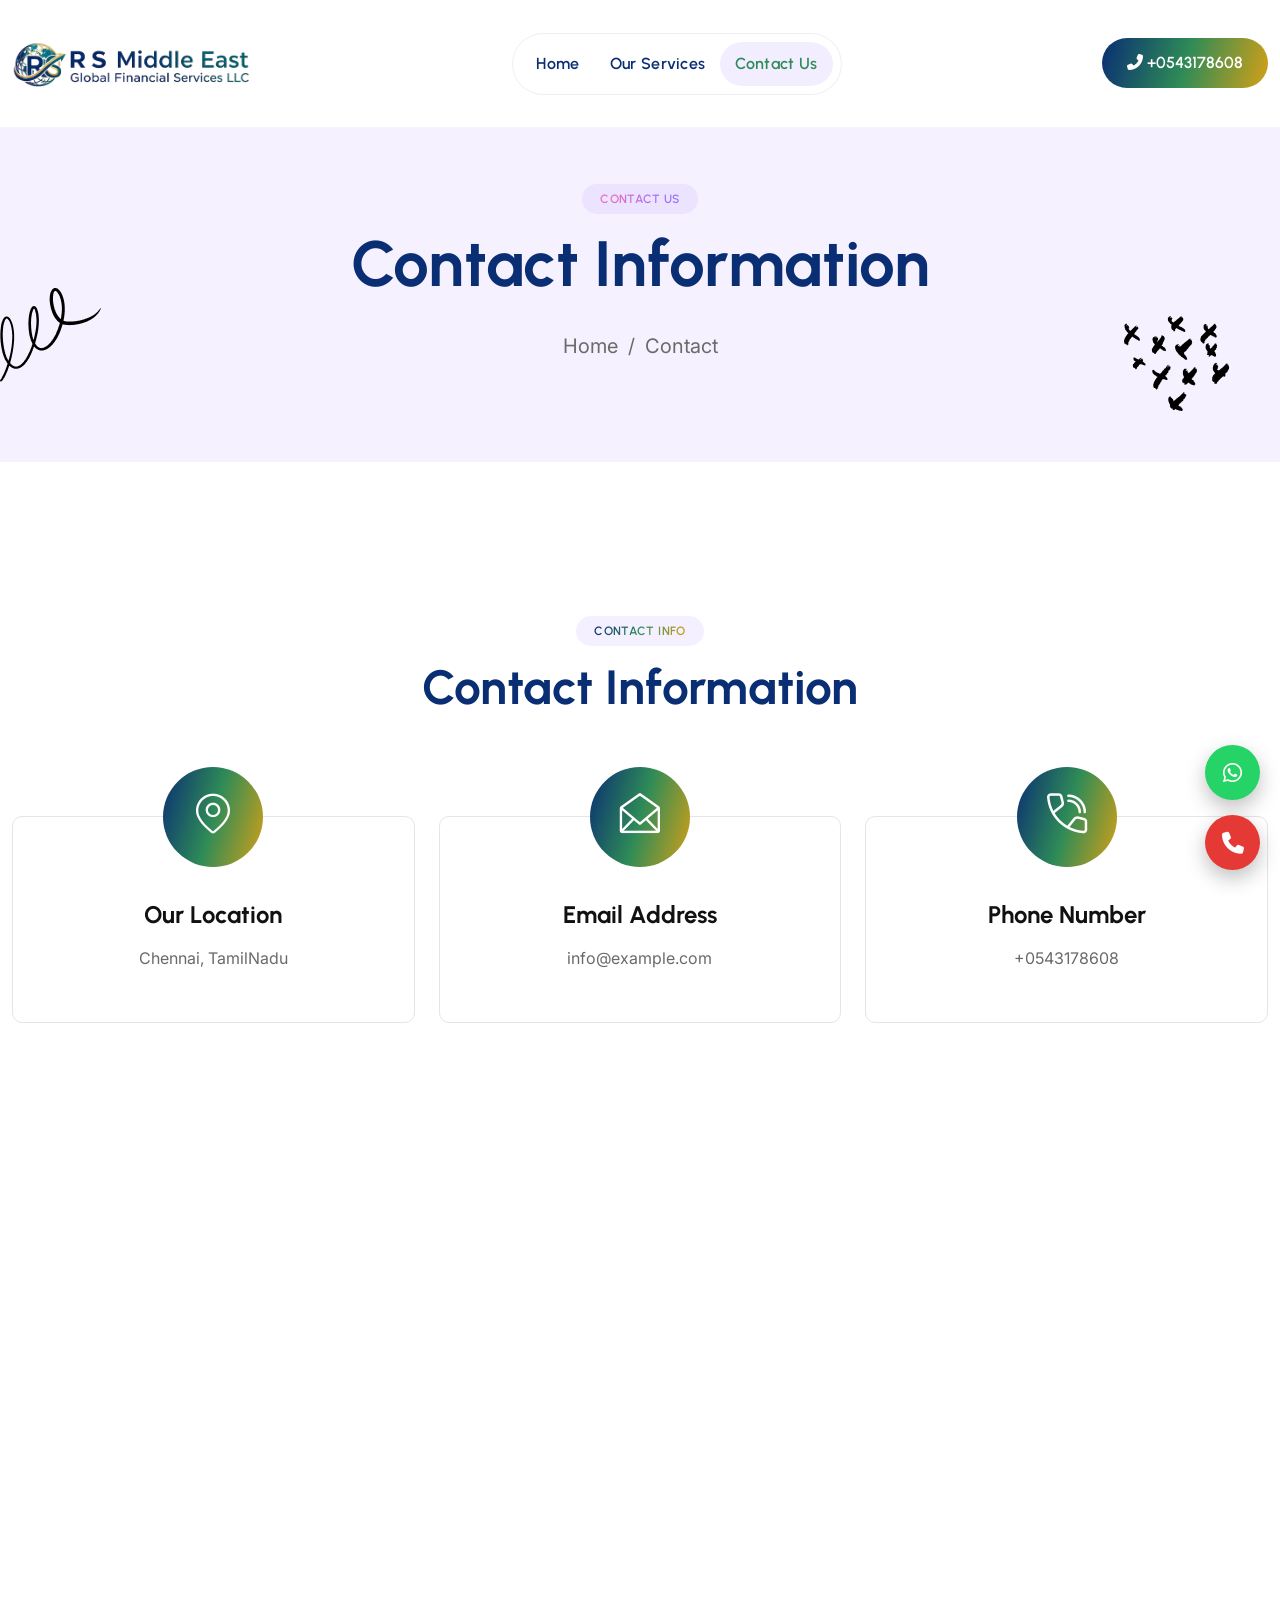
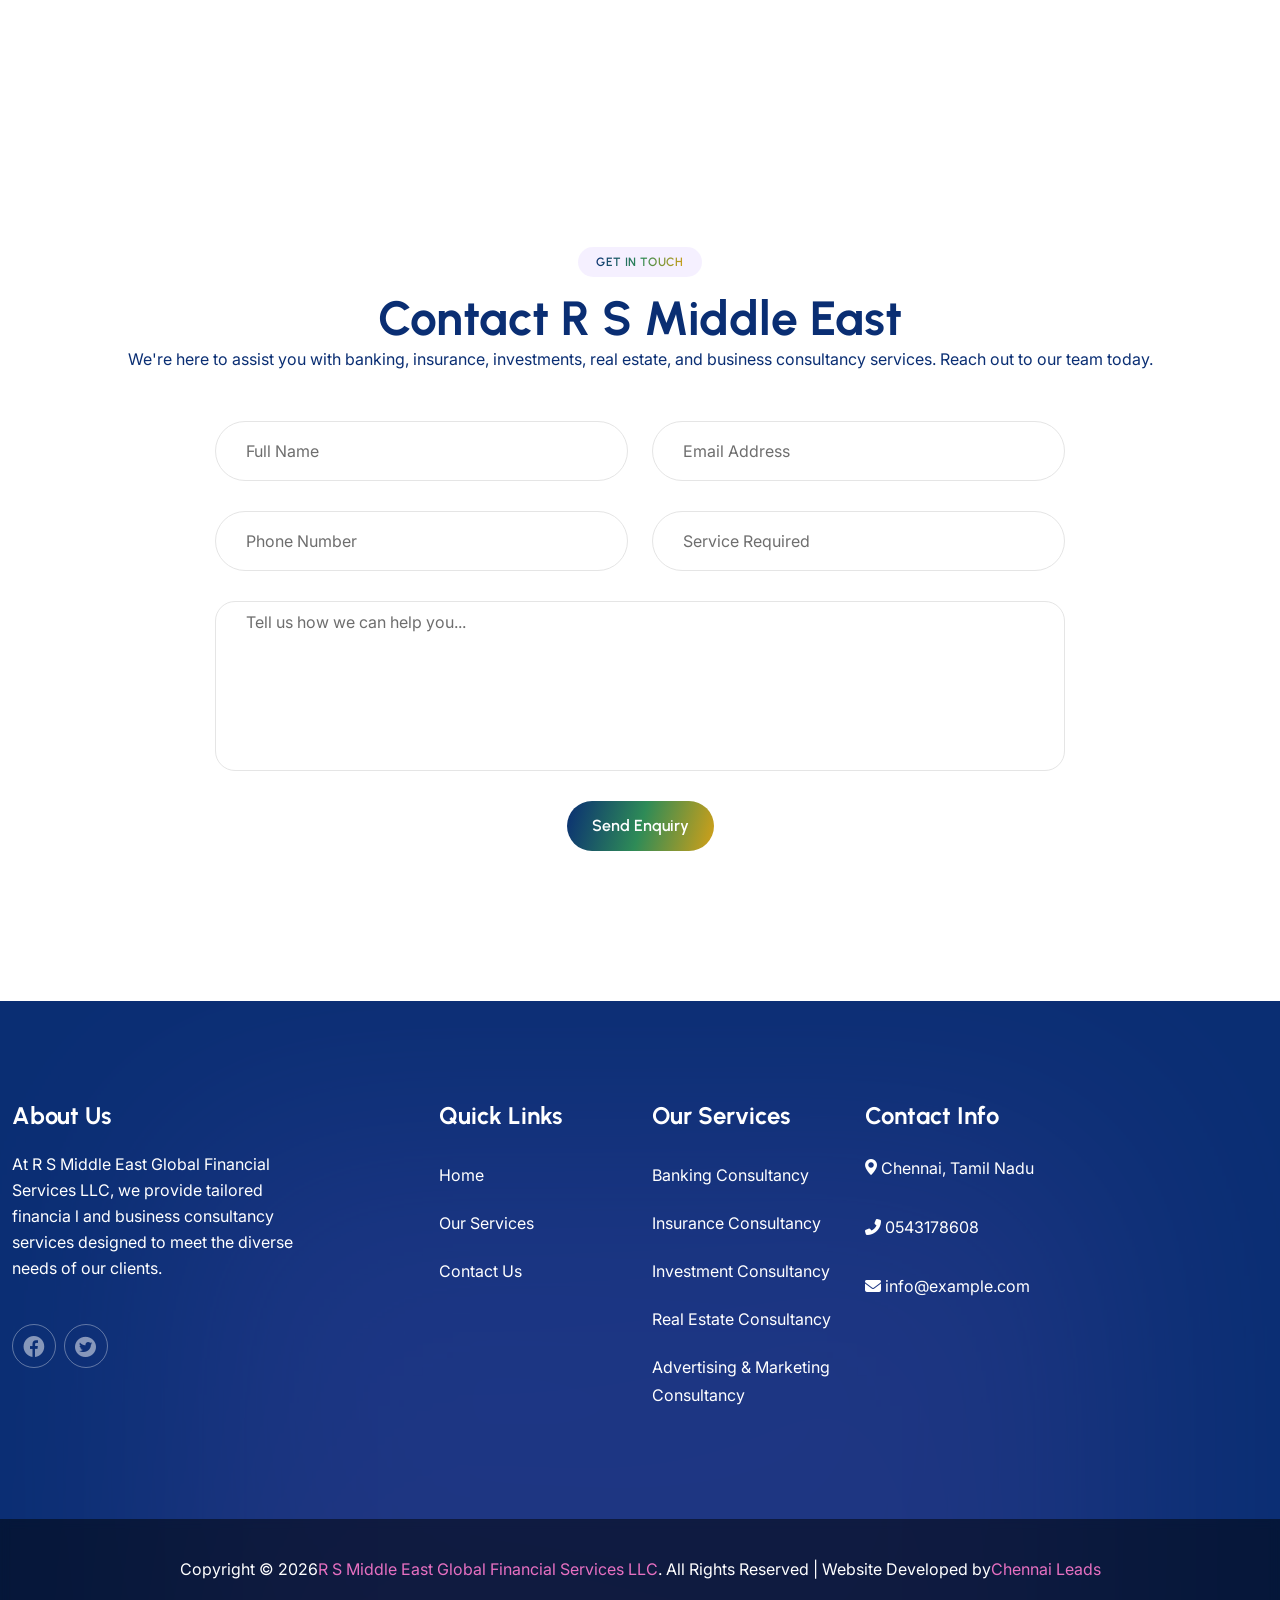
==== contact.html @ 09bb8406 "first commit" ====
<!DOCTYPE html>
<html lang="en">

<!-- Mirrored from html.tonatheme.com/2024/financer/contact.html by HTTrack Website Copier/3.x [XR&CO'2014], Sat, 06 Jun 2026 12:16:06 GMT -->
<head>
    <meta http-equiv="X-UA-Compatible" content="IE=edge">
    <meta name="viewport" content="width=device-width, initial-scale=1.0, maximum-scale=1.0, user-scalable=0">
    <title>RS Middle East Global Financial Services LLC</title>

    <link href="assets/css/bootstrap.css" rel="stylesheet">    
    <link href="assets/css/animate.css" rel="stylesheet">  
    <link href="assets/css/aos.css" rel="stylesheet">
    <link href="assets/css/fontawesome-all.css" rel="stylesheet">  
    <link href="assets/css/icomoon.css" rel="stylesheet">  
    <link href="assets/css/owl.css" rel="stylesheet">
    <link href="assets/css/jquery-ui.css" rel="stylesheet">
    <link href="assets/css/nice-select.css" rel="stylesheet">
    <link href="assets/css/jquery.fancybox.min.css" rel="stylesheet">
    <link href="assets/css/global.css" rel="stylesheet"> 
    <link href="assets/css/elements-css/header.css" rel="stylesheet">
    <link href="assets/css/elements-css/footer.css" rel="stylesheet">
    <link href="assets/css/style.css" rel="stylesheet">
    <link href="assets/css/responsive.css" rel="stylesheet">

    <!-- Fav Icon -->
    <link rel="shortcut icon" href="assets/images/favicon.ico" type="image/x-icon">
    <link rel="icon" href="assets/images/icons/favicon.png" type="image/x-icon">
    <!-- End Fav Icon -->

    <!-- Google Fonts -->
    <link href="https://fonts.googleapis.com/css2?family=Urbanist:wght@300;400;500;600;700;800;900&amp;display=swap" rel="stylesheet">
    <link href="https://fonts.googleapis.com/css2?family=Inter:wght@300;400;500;600;700;800;900&amp;display=swap" rel="stylesheet">
    <!-- End Google Fonts -->

</head>
<style>
    .floating-contact {
  position: fixed;
  right: 20px;
  bottom: 30px;
  z-index: 9999;

  display: flex;
  flex-direction: column;
  gap: 15px;
}

/* Buttons Base */
.contact-btn {
  width: 55px;
  height: 55px;
  border-radius: 50%;
  display: flex;
  align-items: center;
  justify-content: center;

  font-size: 22px;
  color: #fff;
  text-decoration: none;

  box-shadow: 0 8px 20px rgba(0,0,0,0.25);
  transition: all 0.3s ease;
  position: relative;
}

/* WhatsApp (Official Green) */
.whatsapp {
  background: #25D366;
}

/* Call (Professional Red) */
.call {
  background: #E53935;
}

/* Hover Effects */
.contact-btn:hover {
  transform: scale(1.15);
  box-shadow: 0 10px 25px rgba(0,0,0,0.35);
}

/* Glow Effect */
.whatsapp:hover {
  box-shadow: 0 0 15px rgba(37, 211, 102, 0.6);
}

.call:hover {
  box-shadow: 0 0 15px rgba(229, 57, 53, 0.6);
}

/* Floating Animation */
@keyframes floatY {
  0% { transform: translateY(0); }
  50% { transform: translateY(-6px); }
  100% { transform: translateY(0); }
}

.contact-btn {
  animation: floatY 3s ease-in-out infinite;
}

.call {
  animation-delay: 1.5s;
}
</style>
<!-- Page Wrapper -->
<body class="boxed_wrapper">

<div class="floating-contact">

  <!-- WhatsApp -->
  <a href="https://wa.me/919876543210" target="_blank" class="contact-btn whatsapp">
    <i class="fab fa-whatsapp"></i>
  </a>

  <!-- Call -->
  <a href="tel:+0543178608" class="contact-btn call">
    <i class="fas fa-phone"></i>
  </a>

</div>

<!-- Main Header -->
<header class="header inner_page">

    <!-- Main Header -->
    <div class="main_header">
        <div class="container"> 
            <div class="main_header_inner">
                <div class="main_header_logo">
                    <figure>
                        <a href="index.html"><img src="assets/images/logo1.png"
                             alt="Companny Logo"></a>
                    </figure>
                </div>
                <div class="main_header_menu menu_area">
                    <!--Mobile Navigation Toggler-->
                    <div class="mobile-nav-toggler">
                        <div class="menu-bar">
                            <i class="fas fa-bars"></i>
                        </div>
                    </div>
                    <nav class="main-menu">
                        <div class="collapse navbar-collapse show" id="navbarSupportedContent">
                           <ul class="navigation">
                                <li><a href="index.html">Home</a>
                                    
                                </li>
                                <li><a href="services.html">Our Services</a></li>
                              
                                <li  class=" active"><a href="contact.html">Contact Us</a></li>
                            </ul>
                        </div>
                    </nav>
                </div>
                <div class="header_right_content">
                  <div class="link-btn">
    <a href="tel:+0543178608" class="btn_style_one">
        <i class="fas fa-phone-alt"></i> +0543178608
    </a>
</div>
                </div> 
            </div>
        </div>
    </div>
    <!-- End Main Header -->

    <!-- Sticky Header-->
    <div class="sticky_header">
        <div class="container">
            <div class="main_header_inner">
                <div class="main_header_logo">
                    <figure>
                        <a href="index.html"><img src="assets/images/logo1.png" alt="Companny Logo"></a>
                    </figure>
                </div>
                <div class="main_header_menu menu_area">
                    <nav class="main-menu">
                        <!--Keep This Empty / Menu will come through Javascript-->
                    </nav>
                </div>
                <div class="header_right_content">
<div class="link-btn">
    <a href="tel:+0543178608" class="btn_style_one">
        <i class="fas fa-phone-alt"></i> +0543178608
    </a>
</div>                </div> 
            </div>            
        </div> 
    </div>
    <!-- End Sticky Header-->

    <!-- Mobile Menu  -->
    <div class="mobile-menu">
        <div class="menu-backdrop"></div>
        <div class="close-btn">X</div>        
        <nav class="menu-box">
            <div class="nav-logo"><a href="index.html">
                <img src="assets/images/logo1.png" alt="" title=""></a></div>
            <div class="menu-outer"><!--Here Menu Will Come Automatically Via Javascript / Same Menu as in Header--></div>
            <div class="contact-info">
                <h4>Contact Info</h4>
                <ul>
                    <li>Chennai, Tamil Nadu</li>
                    <li><a href="tel:+0543178608">+0543178608</a></li>
                    <li><a href="mailto:info@example.com">info@example.com</a></li>
                </ul>
            </div>
            <ul class="social-links centred">
                <li><a href="index.html"><span class="fab fa-twitter"></span></a></li>
                <li><a href="index.html"><span class="fab fa-facebook-square"></span></a></li>
                <li><a href="index.html"><span class="fab fa-instagram"></span></a></li>
            </ul>
        </nav>
    </div>
    <!-- End Mobile Menu -->

</header>
<!-- End Main Header -->

<!-- Page Breadcrumb -->
<section class="page_breadcrumb">
    <div class="page_breadcrumb_shape_one float-bob-x">
        <img src="assets/images/icons/shape_icon_13.png" alt="">
    </div>
    <div class="page_breadcrumb_shape_two float-bob-y">
        <img src="assets/images/icons/shape_icon_1.png" alt="">
    </div>
    <div class="container">
        <div class="breadcrumb_content centred">
            <div class="breadcrumb_sutitle"><h6>Contact us</h6></div>
            <h1 class="breadcrumb_title">Contact Information</h1>
            <ul class="breadcrumb_menu">
                <li><a href="index.html">Home</a></li>
                <li>/</li>
                <li>Contact</li>
            </ul>
        </div>
    </div>
</section>
<!-- Page Breadcrumb End -->

<!-- Contact Info Section -->
<section class="contact_info_section pt_150 pb_120">
    <div class="container">
        <div class="section_title centred">
            <div class="tag_text"><h6>Contact Info</h6></div>
            <h2>Contact Information</h2>
        </div>
        <div class="row">
            <div class="col-xl-4 col-lg-4 col-md-6 col-sm-12">
                <div class="contact_block_one mb_30" data-aos="fade-up" data-aos-easing="linear" data-aos-duration="500">
                    <div class="contact_block_icon"><i class="icon-3"></i></div>
                    <div class="contact_block_title"><h4>Our Location</h4></div>
                    <div class="contact_block_text"><p>Chennai, TamilNadu</p></div>
                </div>
            </div>
            <div class="col-xl-4 col-lg-4 col-md-6 col-sm-12">
                <div class="contact_block_one mb_30" data-aos="fade-up" data-aos-easing="linear" data-aos-duration="550">
                    <div class="contact_block_icon"><i class="icon-2"></i></div>
                    <div class="contact_block_title"><h4>Email Address</h4></div>
                    <div class="contact_block_text"><p><a href="#">info@example.com</a> 
                      </p></div>
                </div>
            </div>
            <div class="col-xl-4 col-lg-4 col-md-6 col-sm-12">
                <div class="contact_block_one mb_30" data-aos="fade-up" data-aos-easing="linear" data-aos-duration="600">
                    <div class="contact_block_icon"><i class="icon-1"></i></div>
                    <div class="contact_block_title"><h4>Phone Number</h4></div>
                    <div class="contact_block_text"><p>
                         <a href="#">+0543178608</a></p></div>
                </div>
            </div>
        </div>
    </div>
</section>
<!-- Contact Info Section End -->

<!-- Google Map Section -->
<section class="google_map" data-aos="fade-up" data-aos-easing="linear" data-aos-duration="500">
    <div class="container">
        <div class="map_outer_box">
<iframe
    src="https://www.google.com/maps?q=Chennai,Tamil%20Nadu&output=embed"
    width="100%"
    height="600"
    style="border:0;"
    allowfullscreen=""
    loading="lazy"
    referrerpolicy="no-referrer-when-downgrade">
</iframe>        </div>
    </div>
</section>
<!-- Google Map Section End -->

<!-- Contact Section -->
<section class="contact_section pt_150 pb_120" data-aos="fade-up" data-aos-easing="linear" data-aos-duration="500">
    
     <div class="container">
    <div class="section_title centred">
        <div class="tag_text"><h6>Get In Touch</h6></div>
        <h2>Contact R S Middle East</h2>
        <p>We're here to assist you with banking, insurance, investments, real estate, and business consultancy services. Reach out to our team today.</p>
    </div>


<form action="#" class="contact_form">
    <div class="row">
        <div class="col-xl-6 col-md-6 col-sm-12">
            <div class="form-group">
                <input type="text" name="name" placeholder="Full Name" required>
            </div>
        </div>

        <div class="col-xl-6 col-md-6 col-sm-12">
            <div class="form-group">
                <input type="email" name="email" placeholder="Email Address" required>
            </div>
        </div>

        <div class="col-xl-6 col-md-6 col-sm-12">
            <div class="form-group">
                <input type="tel" name="phone" placeholder="Phone Number">
            </div>
        </div>

        <div class="col-xl-6 col-md-6 col-sm-12">
            <div class="form-group">
                <input type="text" name="service" placeholder="Service Required">
            </div>
        </div>

        <div class="col-xl-12 col-md-12 col-sm-12">
            <div class="form-group">
                <textarea name="message" placeholder="Tell us how we can help you..." rows="5"></textarea>
            </div>
        </div>

        <div class="col-xl-12 col-md-12 col-sm-12">
            <div class="form-group centred">
                <button type="submit" class="btn_style_one">
                    Send Enquiry
                </button>
            </div>
        </div>
    </div>
</form>


</div>

    </div>
</section>
<!-- Contact Section End -->


<!-- Main Footer -->
<footer class="main_footer">
    <div class="footer_top">
        <div class="container">
            <div class="row">
                <div class="col-xl-4 col-lg-4 col-md-6 col-sm-12">
                    <div class="footer_widget about_widget aos-init aos-animate" data-aos="fade-right" data-aos-easing="linear" data-aos-duration="500">
                        <!-- <figure class="footer_logo">
                            <a href="index.html"><img src="assets/images/logo1.png" alt=""></a>
                        </figure> -->
                                                <h4 class="footer_widget_title">About Us</h4>

                        <p>At R S Middle East Global Financial Services LLC, we provide tailored financia
                            l and business consultancy services designed to meet the diverse needs of
                             our clients. </p>
                        <ul class="social-links">
                            <li><a href="#"><i class="icon-43"></i></a></li>
                            <li><a href="#"><i class="icon-42"></i></a></li>
                           
                        </ul>
                    </div>
                </div>
                <div class="col-xl-2 col-lg-4 col-md-6 col-sm-12">
                    <div class="footer_widget page_widget aos-init aos-animate" data-aos="fade-up" data-aos-easing="linear" data-aos-duration="550">
                        <h4 class="footer_widget_title">Quick Links</h4>
                        <ul class="page_list">
                            <li><a href="index.html">Home</a></li>
                            <li><a href="services.html">Our Services</a></li>
                            <li><a href="contact.html">Contact Us</a></li>
                           
                        </ul>
                    </div>
                </div>
                <div class="col-xl-2 col-lg-4 col-md-6 col-sm-12">
                    <div class="footer_widget primary_page_widget aos-init aos-animate" data-aos="fade-down" data-aos-easing="linear" data-aos-duration="600">
                        <h4 class="footer_widget_title">Our Services</h4>
                        <ul class="primary_page_list">
                            <li><a href="services.html">Banking Consultancy</a></li>
                            <li><a href="services.html">Insurance Consultancy</a></li>
                            <li><a href="services.html">Investment Consultancy</a></li>
                            <li><a href="services.html">Real Estate Consultancy</a></li>
                            <li><a href="services.html">Advertising & Marketing Consultancy</a></li>
                        </ul>
                    </div>
                </div>
                <div class="col-xl-4 col-lg-4 col-md-6 col-sm-12">
                    <div class="footer_widget newsletter_widget aos-init aos-animate" data-aos="fade-up" data-aos-easing="linear" data-aos-duration="650">
                        <h4 class="footer_widget_title">Contact Info</h4>
                        <ul class="primary_page_list">
                          <div class="footer-contact">

<div class="footer-contact mt-4">
    <p><i class="icon-4"></i> Chennai, Tamil Nadu</p>
    <p><i class="fas fa-phone-alt"></i> <a href="tel:0543178608" style="color: white;">0543178608</a></p>
    <p><i class="fas fa-envelope"></i> <a href="mailto:info@example.com" style="color: white;">info@example.com</a></p>
</div>
    
</div>
                           
                        </ul>
                      
                    </div>
                </div>
            </div>
        </div>
    </div>
    <div class="footer_bottom">
        <div class="container">
           <div class="copyright">
    Copyright &copy; <script>document.write(new Date().getFullYear())</script> 
    <a href="index.html"> R S Middle East Global Financial Services LLC</a>. 
    All Rights Reserved | Website Developed by 
    <a href="https://chennaileads.com/" target="_blank">Chennai Leads</a>
</div>
        </div>
    </div>
    <div class="footer_shape"></div>
</footer>
<!-- End Main Footer -->

<!-- Include Js -->
<script src="assets/js/bootstrap.js"></script>
<script src="assets/js/jquery.js"></script>
<script src="assets/js/appear.js"></script>
<script src="assets/js/jquery.nice-select.min.js"></script>
<script src="assets/js/wow.js"></script>
<script src="assets/js/owl.js"></script>
<script src="assets/js/validation.js"></script>
<script src="assets/js/jquery-ui.js"></script>
<script src="assets/js/jquery.fancybox.js"></script>
<script src="assets/js/product-filter.js"></script>
<script src="assets/js/bxslider.js"></script>
<script src="assets/js/jquery.bootstrap-touchspin.js"></script>
<script src="assets/js/aos.js"></script>
<script src="assets/js/main.js"></script>
<!-- End Include Js -->
  <script>
  const toggleBtn = document.getElementById("callToggle");
  const enquiryBox = document.getElementById("enquiryBox");

  toggleBtn.addEventListener("click", () => {
    enquiryBox.style.display =
      enquiryBox.style.display === "block" ? "none" : "block";
  });

  document.addEventListener("click", (e) => {
    if (!e.target.closest(".floating-contact")) {
      enquiryBox.style.display = "none";
    }
  });
  toggleBtn.addEventListener("click", () => {
  enquiryBox.classList.toggle("show");
});
</script>
</body>
<!-- End Page Wrapper -->

<!-- Mirrored from html.tonatheme.com/2024/financer/contact.html by HTTrack Website Copier/3.x [XR&CO'2014], Sat, 06 Jun 2026 12:16:06 GMT -->
</html>
---- assets/css/icomoon.css ----
@font-face {
  font-family: 'icomoon';
  src:  url('../fonts/icomoon216a.eot?5ymbnc');
  src:  url('../fonts/icomoon216a.eot?5ymbnc#iefix') format('embedded-opentype'),
    url('../fonts/icomoon216a.ttf?5ymbnc') format('truetype'),
    url('../fonts/icomoon216a.woff?5ymbnc') format('woff'),
    url('../fonts/icomoon216a.svg?5ymbnc#icomoon') format('svg');
  font-weight: normal;
  font-style: normal;
  font-display: block;
}

[class^="icon-"], [class*=" icon-"] {
  /* use !important to prevent issues with browser extensions that change fonts */
  font-family: 'icomoon' !important;
  speak: never;
  font-style: normal;
  font-weight: normal;
  font-variant: normal;
  text-transform: none;
  line-height: 1;

  /* Better Font Rendering =========== */
  -webkit-font-smoothing: antialiased;
  -moz-osx-font-smoothing: grayscale;
}

.icon-1:before {
  content: "\e900";
}
.icon-2:before {
  content: "\e901";
}
.icon-3:before {
  content: "\e902";
}
.icon-4:before {
  content: "\e903";
}
.icon-5:before {
  content: "\e904";
}
.icon-6:before {
  content: "\e905";
}
.icon-7:before {
  content: "\e906";
}
.icon-8:before {
  content: "\e907";
}
.icon-9:before {
  content: "\e908";
}
.icon-10:before {
  content: "\e909";
}
.icon-11:before {
  content: "\e90a";
}
.icon-12:before {
  content: "\e90b";
}
.icon-13:before {
  content: "\e90c";
}
.icon-14:before {
  content: "\e90d";
}
.icon-15:before {
  content: "\e90e";
}
.icon-16:before {
  content: "\e90f";
}
.icon-17:before {
  content: "\e910";
}
.icon-18:before {
  content: "\e911";
}
.icon-19:before {
  content: "\e912";
}
.icon-20:before {
  content: "\e913";
}
.icon-21:before {
  content: "\e914";
}
.icon-22:before {
  content: "\e915";
}
.icon-23:before {
  content: "\e916";
}
.icon-24:before {
  content: "\e917";
}
.icon-25:before {
  content: "\e918";
}
.icon-26:before {
  content: "\e919";
}
.icon-27:before {
  content: "\e91a";
}
.icon-28:before {
  content: "\e91b";
}
.icon-29:before {
  content: "\e91c";
}
.icon-30:before {
  content: "\e91d";
}
.icon-31:before {
  content: "\e91e";
}
.icon-32:before {
  content: "\e91f";
}
.icon-33:before {
  content: "\e920";
}
.icon-34:before {
  content: "\e921";
}
.icon-35:before {
  content: "\e922";
}
.icon-36:before {
  content: "\e923";
}
.icon-37:before {
  content: "\e924";
}
.icon-38:before {
  content: "\e925";
}
.icon-39:before {
  content: "\e926";
}
.icon-40:before {
  content: "\e927";
}
.icon-41:before {
  content: "\e928";
}
.icon-42:before {
  content: "\e929";
}
.icon-43:before {
  content: "\e92a";
}
.icon-44:before {
  content: "\e92b";
}
.icon-45:before {
  content: "\e92c";
}
.icon-46:before {
  content: "\e92d";
}
.icon-47:before {
  content: "\e92e";
}
.icon-48:before {
  content: "\e92f";
}
.icon-49:before {
  content: "\e930";
}
.icon-50:before {
  content: "\e931";
}
---- assets/css/nice-select.css ----
.nice-select {
  -webkit-tap-highlight-color: transparent;
  background-color: #fff;
  border-radius: 5px;
  border: solid 1px #e8e8e8;
  box-sizing: border-box;
  clear: both;
  cursor: pointer;
  display: block;
  float: left;
  font-family: inherit;
  font-size: 14px;
  font-weight: normal;
  height: 42px;
  line-height: 40px;
  outline: none;
  padding-left: 18px;
  padding-right: 30px;
  position: relative;
  text-align: left !important;
  -webkit-transition: all 0.2s ease-in-out;
  transition: all 0.2s ease-in-out;
  -webkit-user-select: none;
     -moz-user-select: none;
      -ms-user-select: none;
          user-select: none;
  white-space: nowrap;
  width: auto; }
  .nice-select:hover {
    border-color: #dbdbdb; }
  .nice-select:active, .nice-select.open, .nice-select:focus {
    border-color: #999; }
  .nice-select.open .list {
    opacity: 1;
    pointer-events: auto;
    -webkit-transform: scale(1) translateY(0);
        -ms-transform: scale(1) translateY(0);
            transform: scale(1) translateY(0); }
  .nice-select.disabled {
    border-color: #ededed;
    color: #999;
    pointer-events: none; }
    .nice-select.disabled:after {
      border-color: #cccccc; }
  .nice-select.wide {
    width: 100%; }
    .nice-select.wide .list {
      left: 0 !important;
      right: 0 !important; }
  .nice-select.right {
    float: right; }
    .nice-select.right .list {
      left: auto;
      right: 0; }
  .nice-select.small {
    font-size: 12px;
    height: 36px;
    line-height: 34px; }
    .nice-select.small:after {
      height: 4px;
      width: 4px; }
    .nice-select.small .option {
      line-height: 34px;
      min-height: 34px; }
  .nice-select .list {
    background-color: #fff;
    border-radius: 5px;
    box-shadow: 0 0 0 1px rgba(68, 68, 68, 0.11);
    box-sizing: border-box;
    margin-top: 4px;
    opacity: 0;
    overflow: hidden;
    padding: 0;
    pointer-events: none;
    position: absolute;
    top: 100%;
    left: 0;
    -webkit-transform-origin: 50% 0;
        -ms-transform-origin: 50% 0;
            transform-origin: 50% 0;
    -webkit-transform: scale(0.75) translateY(-21px);
        -ms-transform: scale(0.75) translateY(-21px);
            transform: scale(0.75) translateY(-21px);
    -webkit-transition: all 0.2s cubic-bezier(0.5, 0, 0, 1.25), opacity 0.15s ease-out;
    transition: all 0.2s cubic-bezier(0.5, 0, 0, 1.25), opacity 0.15s ease-out;
    z-index: 9; }
    .nice-select .list:hover .option:not(:hover) {
      background-color: transparent !important; }
  .nice-select .option {
    cursor: pointer;
    font-weight: 400;
    line-height: 40px;
    list-style: none;
    min-height: 40px;
    outline: none;
    padding-left: 18px;
    padding-right: 29px;
    text-align: left;
    -webkit-transition: all 0.2s;
    transition: all 0.2s; }
    .nice-select .option:hover, .nice-select .option.focus, .nice-select .option.selected.focus {
      background-color: #f6f6f6; }
    .nice-select .option.selected {
      font-weight: bold; }
    .nice-select .option.disabled {
      background-color: transparent;
      color: #999;
      cursor: default; }

.no-csspointerevents .nice-select .list {
  display: none; }

.no-csspointerevents .nice-select.open .list {
  display: block; }
---- assets/css/global.css ----
:root{
    --primary-color: #0A2E73;      /* Deep Blue */
    --secondary-color: #D4A017;    /* Gold */
    --theme-color: #2E8B57;  
    --primary-font: 'Urbanist', sans-serif;
    --secondary-font: 'Inter', sans-serif;
}
* {
    margin:0px;
    padding:0px;
    border:none;
    outline:none;
}
body {
    font-size:20px;    
    line-height:32px;
    font-weight:400;
    color: #6A6A6A;
    background-size:cover;
    font-style: normal;
    font-family: var(--secondary-font);
    background-repeat:no-repeat;
    background-position:center top;
    -webkit-font-smoothing: antialiased;
}
.boxed_wrapper {
    position: relative;
    overflow-x: hidden;
    margin: 0 auto;
    width: 100%;
    background-color: #ffffff;
    min-width: 300px;
}
.container-fulid{
    max-width: 1920px;
    width: 100%;
    margin: 0 auto;
}
.container{
    max-width: 1320px;
    width: 100%;
}
a{
    text-decoration:none;
    transition:all 500ms ease;
    -moz-transition:all 500ms ease;
    -webkit-transition:all 500ms ease;
    -ms-transition:all 500ms ease;
    -o-transition:all 500ms ease;
}  
a:hover{
    text-decoration:none;
    outline:none;
}  
input,button,select,textarea{
    font-weight: 400;
    font-size: 14px;
    background: transparent;
}  
::-webkit-input-placeholder {
    color: inherit;
}  
::-moz-input-placeholder {
    color: inherit;
}  
::-ms-input-placeholder {
    color: inherit;
}
ul,li{
    list-style:none;
    padding:0px;
    margin:0px; 
}
button:focus,
input:focus,
textarea:focus{
    outline: none;
    box-shadow: none;
}  
p{  
    font-style: normal;
    font-weight: 400;
    font-size: 16px;
    line-height: 24px;
    margin: 0;
    color: var(--primary-color);
    font-family: var(--secondary-font);
}  
h1,h2,h3,h4,h5,h6{
    margin: 0;
    color: var(--primary-color);
    font-family: var(--primary-font);
}
h1{
    font-size: 64px;
    line-height: 74px;
    font-weight: 700;
}
h2{
    font-size: 48px;
    line-height: 56px;
    font-weight: 700;
}
h3{
    font-size: 32px;
    line-height: 42px;
    font-weight: 700;
}
h4{
    font-size: 24px;
    line-height: 30px;
    font-weight: 700;
}
h5{
    font-size: 20px;
    line-height: 30px;
}
h6{
    font-size: 16px;
    line-height: 28px;
}
.centred{
    text-align: center;
}
figure{
    margin: 0px;
}
img {
    display: inline-block;
    max-width: 100%;
    height: auto;
    transition-delay: .1s;
    transition-timing-function: ease-in-out;
    transition-duration: .7s;
    transition-property: all;
}
/** Defult Form **/
.form-group{
    position: relative;
    display: block;
    margin-bottom: 30px;
}
.form-group input,
.form-group textarea{
    position: relative;
    display: block;
    width: 100%;
    height: 60px;
    font-size: 16px;
    font-style: normal;
    font-weight: 400;
    line-height: 26px;
    border-radius: 5px;
    padding: 10px 30px;
    font-family: var(--secondary-font);
    transition:all 500ms ease;
    -moz-transition:all 500ms ease;
    -webkit-transition:all 500ms ease;
    -ms-transition:all 500ms ease;
    -o-transition:all 500ms ease;
}  
.form-group textarea{
    height: 170px;
    resize: none;
}  
.form-group input:focus,
.form-group textarea:focus{
    border-color: var(--secondary-color);
}
/** End Defult Form **/

/** Button Style One **/
.btn_style_one{
    position: relative;
    font-size: 16px;
    font-style: normal;
    font-weight: 600;
    line-height: 30px;
    z-index: 1;
    display: inline-block;
    border-radius: 60px;
    color: var(--bs-white);
    overflow: hidden;
    padding: 10px 25px 10px 25px;
    font-family: var(--primary-font);
    background: linear-gradient(
    106deg,
    #0A2E73 0%,
    #2E8B57 50%,
    #D4A017 100%
);
    transition: all 900ms ease;
    -moz-transition: all 900ms ease;
    -webkit-transition: all 900ms ease;
    -ms-transition: all 900ms ease;
    -o-transition: all 900ms ease;
}
.btn_style_one::before{
    position: absolute;
    top: 0;
    left: 0;
    width: 0%;
    height: 100%;
    content: '';
    z-index: -1;
background: linear-gradient(
    135deg,
    #003366 0%,
    #0A2E73 45%,
    #C9A227 100%
);    transition: all 900ms ease;
    -moz-transition: all 900ms ease;
    -webkit-transition: all 900ms ease;
    -ms-transition: all 900ms ease;
    -o-transition: all 900ms ease;
}
.btn_style_one:hover:before{
    width: 100%;
}

/** End Button Style One **/

.btn_style_two{
    position: relative;
    display: flex;
    padding: 10px 25px 10px 25px;
    justify-content: center;
    align-items: center;
    gap: 10px;
    font-family: var(--primary-font);
    font-size: 16px;
    font-style: normal;
    font-weight: 600;
    line-height: 30px;
    border-radius: 60px;
    z-index: 1;
    overflow: hidden;
    background: transparent;
    border: 1px solid #E871C2;
    transition: all 900ms ease;
    -moz-transition: all 900ms ease;
    -webkit-transition: all 900ms ease;
    -ms-transition: all 900ms ease;
    -o-transition: all 900ms ease;
}
.btn_style_two span{
    border-radius: 60px;
    background: linear-gradient(
    106deg,
    #0A2E73 0%,
    #2E8B57 50%,
    #D4A017 100%
);    
    background-clip: text;
    -webkit-background-clip: text;
    -webkit-text-fill-color: transparent;
}
.btn_style_two:before{
    position: absolute;
    top: 0;
    left: 0;
    width: 100%;
    height: 0%;
    content: '';
    z-index: -1;
    background: linear-gradient(
    106deg,
    #0A2E73 0%,
    #2E8B57 50%,
    #D4A017 100%
);
    transition: all 900ms ease;
    -moz-transition: all 900ms ease;
    -webkit-transition: all 900ms ease;
    -ms-transition: all 900ms ease;
    -o-transition: all 900ms ease;
}
.btn_style_two:hover:before{
    height: 100%;
}
.btn_style_two:hover span{
    background: #ffffff;
    background-clip: text;
    -webkit-background-clip: text;
    -webkit-text-fill-color: transparent;
}

.tabs-box .tab{
    position:relative;
    display:none;
    transition: all 900ms ease;
    -moz-transition: all 900ms ease;
    -webkit-transition: all 900ms ease;
    -ms-transition: all 900ms ease;
    -o-transition: all 900ms ease;
}  
.tabs-box .tab.active-tab{
    display:block;  
}  
.tabs-box .tab{
    transform:scale(0.9,0.9) translateY(0px);
}  
.tabs-box .tab.active-tab{
    transform:scale(1) translateY(0px);
}

.float-bob-y {
    animation-name: float-bob-y;
    animation-duration: 2s;
    animation-iteration-count: infinite;
    animation-timing-function: linear;
    -webkit-animation-name: float-bob-y;
    -webkit-animation-duration: 2s;
    -webkit-animation-iteration-count: infinite;
    -webkit-animation-timing-function: linear;
    -moz-animation-name: float-bob-y;
    -moz-animation-duration: 2s;
    -moz-animation-iteration-count: infinite;
    -moz-animation-timing-function: linear;
    -ms-animation-name: float-bob-y;
    -ms-animation-duration: 2s;
    -ms-animation-iteration-count: infinite;
    -ms-animation-timing-function: linear;
    -o-animation-name: float-bob-y;
    -o-animation-duration: 2s;
    -o-animation-iteration-count: infinite;
    -o-animation-timing-function: linear;
  }
  
  .float-bob-x{
    animation-name: float-bob-x;
    animation-duration: 15s;
    animation-iteration-count: infinite;
    animation-timing-function: linear;
    -webkit-animation-name: float-bob-x;
    -webkit-animation-duration: 15s;
    -webkit-animation-iteration-count: infinite;
    -webkit-animation-timing-function: linear;
    -moz-animation-name: float-bob-x;
    -moz-animation-duration: 15s;
    -moz-animation-iteration-count: infinite;
    -moz-animation-timing-function: linear;
    -ms-animation-name: float-bob-x;
    -ms-animation-duration: 15s;
    -ms-animation-iteration-count: infinite;
    -ms-animation-timing-function: linear;
    -o-animation-name: float-bob-x;
    -o-animation-duration: 15s;
    -o-animation-iteration-count: infinite;
    -o-animation-timing-function: linear;
  }

  @-webkit-keyframes ripple {
    70% {
      -webkit-box-shadow: 0 0 0 30px rgba(255, 255, 255, 0);
              box-shadow: 0 0 0 30px rgba(255, 255, 255, 0);
    }
    100% {
      -webkit-box-shadow: 0 0 0 0 rgba(255, 255, 255, 0);
              box-shadow: 0 0 0 0 rgba(255, 255, 255, 0);
    }
  }
  @keyframes ripple {
    70% {
      -webkit-box-shadow: 0 0 0 30px rgba(255, 255, 255, 0);
              box-shadow: 0 0 0 30px rgba(255, 255, 255, 0);
    }
    100% {
      -webkit-box-shadow: 0 0 0 0 rgba(255, 255, 255, 0);
              box-shadow: 0 0 0 0 rgba(255, 255, 255, 0);
    }
  }
  

/* Preloader */
.handle-preloader {
    align-items: center;
    -webkit-align-items: center;
    display: flex;
    display: -ms-flexbox;
    height: 100%;
    justify-content: center;
    -webkit-justify-content: center;
    position: fixed;
    left: 0;
    top: 0;
    width: 100%;
background: linear-gradient(
    106deg,
    #0A2E73 0%,
    #2E8B57 50%,
    #D4A017 100%
);
    z-index: 9999999;
}  
.preloader-close{
    position: fixed;
    z-index: 99999999;
    font-size: 18px;
    background: #fff;
    width: 30px;
    height: 30px;
    line-height: 26px;
    text-align: center;
    cursor: pointer;
    right: 15px;
    top: 15px;
    border-radius: 50%;
}  
.handle-preloader .animation-preloader {
    position: absolute;
    z-index: 100;
}  
.handle-preloader .animation-preloader .spinner{
    animation: spinner 1s infinite linear;
    border-radius: 50%;
    height: 150px;
    margin: 0 auto 45px auto;
    width: 150px;
}  
.handle-preloader .animation-preloader .txt-loading {
    text-align: center;
    user-select: none;
}  
.handle-preloader .animation-preloader .txt-loading .letters-loading:before{
    animation: letters-loading 4s infinite;
    content: attr(data-text-preloader);
    left: 0;
    opacity: 0;
    top:0;
    position: absolute;
}  
.handle-preloader .animation-preloader .txt-loading .letters-loading{
    font-family: 'Lexend', sans-serif;
    font-weight: 500;
    letter-spacing: 15px;
    display: inline-block;
    position: relative;
    font-size: 70px;
    line-height: 70px;
    text-transform: uppercase;
    color: transparent;
    -webkit-text-stroke-width: 1px;
    -webkit-text-stroke-color: rgba(255, 255, 255, 0.30);
}  
.handle-preloader .animation-preloader .txt-loading .letters-loading:nth-child(2):before {animation-delay: 0.2s;}
.handle-preloader .animation-preloader .txt-loading .letters-loading:nth-child(3):before {animation-delay: 0.4s;}
.handle-preloader .animation-preloader .txt-loading .letters-loading:nth-child(4):before {animation-delay: 0.6s;}
.handle-preloader .animation-preloader .txt-loading .letters-loading:nth-child(5):before {animation-delay: 0.8s;}
.handle-preloader .animation-preloader .txt-loading .letters-loading:nth-child(6):before { animation-delay: 1s;}
.handle-preloader .animation-preloader .txt-loading .letters-loading:nth-child(7):before { animation-delay: 1.2s;}
.handle-preloader .animation-preloader .txt-loading .letters-loading:nth-child(8):before { animation-delay: 1.4s;}
.handle-preloader .loader-section {
    background-color: #ffffff;
    height: 100%;
    position: fixed;
    top: 0;
    width: calc(50% + 1px);
}  
.preloader .loaded .animation-preloader {
    opacity: 0;
    transition: 0.3s ease-out;
}  
.handle-preloader .animation-preloader .txt-loading .letters-loading{
    
}  
.handle-preloader .animation-preloader .txt-loading .letters-loading:before{
    color: #ffffff;
}  
.handle-preloader .animation-preloader .spinner{
    border: 3px solid #ffffff;
    border-top-color: rgba(255, 255, 255, 0.5); 
}  
/* AnimaciÃƒÂ³n del preloader */
@keyframes spinner {
    to {
        transform: rotateZ(360deg);
    }
}
@keyframes letters-loading {
    0%,
    75%,
    100% {
        opacity: 0;
        transform: rotateY(-90deg);
    }  
    25%,
    50% {
        opacity: 1;
        transform: rotateY(0deg);
    }
}
@media screen and (max-width: 767px) {
    .handle-preloader .animation-preloader .spinner {
        height: 8em;
        width: 8em;
    }
}
@media screen and (max-width: 500px) {
    .handle-preloader .animation-preloader .spinner {
        height: 7em;
        width: 7em;
    }
    .handle-preloader .animation-preloader .txt-loading .letters-loading {
        font-size: 30px; 
        letter-spacing: 10px;
    }
}

.social-links{
    display: flex;
    align-items: center;
    gap: 8px;
}
.social-links li a{
    display: inline-block;
    font-size: 15px;
    width: 44px;
    height: 44px;
    line-height: 44px;
    text-align: center;
    border-radius: 30px;
    border: 1px solid rgba(255, 255, 255, 0.35);
    transition: all 900ms ease;
    -moz-transition: all 900ms ease;
    -webkit-transition: all 900ms ease;
    -ms-transition: all 900ms ease;
    -o-transition: all 900ms ease;
}
.social-links li a:hover{
    border-color: #E770C1;
}
.social-links li a i{
    font-size: 24px;
    line-height: 43px;
    color: rgba(255, 255, 255, 0.5);
    transition: all 900ms ease;
    -moz-transition: all 900ms ease;
    -webkit-transition: all 900ms ease;
    -ms-transition: all 900ms ease;
    -o-transition: all 900ms ease;   
}
.social-links li a:hover i{
    -webkit-background-clip: text !important;
    -webkit-text-fill-color: transparent;
    background: -webkit-linear-gradient(-45deg, #E770C1, #7a2d9e 100%);
}
.mb_30{
    margin-bottom: 30px;
}
.mb_40{
    margin-bottom: 40px;
}
.mb_50{
    margin-bottom: 50px;
}
.mb_60{
    margin-bottom: 60px;
}
.pt_150{
    padding-top: 150px;
}
.pb_150{
    padding-bottom: 150px;
}
.pb_100{
    padding-bottom: 100px;
}
.pb_120{
    padding-bottom: 120px;
}
.tag_text {
    text-align: center;
    border-radius: 50px;
    display: inline-block;
    padding: 5px 18px;
    margin-bottom: 12px;
    background: rgb(159 112 253 / 10%);
}
.tag_text h6{
    font-size: 12px;
    font-style: normal;
    font-weight: 600;
    line-height: 20px;
    letter-spacing: 0.35px;
    font-family: var(--primary-font);
    text-transform: uppercase;
background: linear-gradient(
    106deg,
    #0A2E73 0%,
    #2E8B57 50%,
    #D4A017 100%
);
    background-clip: text;
    -webkit-background-clip: text;
    -webkit-text-fill-color: transparent;
}
.section_title{
    margin-bottom: 50px;
}
.section_title h2{
    color: var(--primary-color);
    font-family: var(--primary-font);
    font-size: 48px;
    font-style: normal;
    font-weight: 700;
    line-height: 58px;
    text-transform: capitalize;
}
.section_title.light h2{
    color: var(--bs-white);
}
.owl-dots-none .owl-dots,
.owl-nav-none .owl-nav{
  display: none !important;
}

.owl-theme.owl-dots-one .owl-dots{
    display: flex;
    gap: 5px;
    align-items: center;
    justify-content: center;
}
.owl-theme.owl-dots-one .owl-dot{
    position: relative;
}
.owl-theme.owl-dots-one .owl-dot span{
    width: 14px;
    height: 14px;
    display: block;
    margin: 0px;
    border-radius: 50%;
    border: 1.5px solid #0D0D0D;
    background: #FFF;
    transition: opacity 200ms ease 0s;
}
.owl-theme.owl-dots-one .owl-dot.active span{
    width: 22px;
    height: 22px;
    text-align: center;
    border-radius: 50%;
    border-color: #9F70FD;
    background: #ffffff;
}
.owl-theme.owl-dots-one .owl-dot:before{
    position: absolute;
    top: 0px;
    left: 0px;
    width: 14px;
    height: 14px;
    content: '';
    text-align: center;
    border-radius: 50%;
    background-color: #9F70FD;
    visibility: hidden;
}
.owl-theme.owl-dots-one .owl-dot.active:before{
    position: absolute;
    top: 4px;
    left: 4px;
    visibility: visible;
}
.owl-theme.nav-style-one .owl-nav{
    display: flex;
    align-items: center;
    gap: 10px;
}
.owl-theme.nav-style-one .owl-nav button{
    width: 60px;
    height: 60px;
    font-size: 16px;
    line-height: 60px;
    border-radius: 60px;
    text-align: center;
    color: #0D0D0D;
    border: 1px solid #0D0D0D;
    background: #FFF;
    transition:all 500ms ease;
    -moz-transition:all 500ms ease;
    -webkit-transition:all 500ms ease;
    -ms-transition:all 500ms ease;
    -o-transition:all 500ms ease;
}
.owl-theme.nav-style-one .owl-nav button:hover{
    color: #9F70FD;
    border: 1px solid #9F70FD;
}
.owl-theme.nav-style-one .owl-nav button.owl-prev{
    transform: rotate(180deg);
}
.accordion_box .block .acc-content{
    display:none;
}  
.accordion_box .block .acc-content.current{
    display:block;  
}

.pagination{
	position:relative;
	display:block;
}
.pagination li{
	position: relative;
    display: inline-block;
    margin: 0px;
}
.pagination li a, 
.pagination li span{
	position: relative;
    display: inline-block;
    font-size: 18px;
    height: 46px;
    width: 46px;
    line-height: 50px;
    background: #fff;
    font-weight: 600;
    border-radius: 50%;
    text-align: center;
    color: #1d165c;
    box-shadow: 0 0px 30px 5px rgb(228 228 238 / 0%);
    transition: all 500ms ease;
}
.pagination li a:focus, 
.pagination li a:hover, 
.pagination li span:focus, 
.pagination li span:hover, 
.pagination li span.current{
	color: #ffffff;
    background: linear-gradient(
    106deg,
    #0A2E73 0%,
    #2E8B57 50%,
    #D4A017 100%
);
}
---- assets/css/elements-css/header.css ----
/*** Search Popup ***/
.search-popup {
    position: fixed;
    left: 0;
    top: 0px;
    width: 100%;
    height: 100%;
    z-index: 99999;
    visibility: hidden;
    opacity: 0;
    padding: 50px;
    overflow: auto;
    background: rgba(0, 0, 0, 0.80);
    -webkit-transform: translateY(101%);
    -ms-transform: translateY(101%);
    transform: translateY(101%);
    transition: all 700ms ease;
    -moz-transition: all 700ms ease;
    -webkit-transition: all 700ms ease;
    -ms-transition: all 700ms ease;
    -o-transition: all 700ms ease;
}
.search-popup.popup-visible {
    -webkit-transform: translateY(0%);
    -ms-transform: translateY(0%);
    transform: translateY(0%);
    visibility: visible;
    opacity: 1;
}
.search-popup .popup-inner{
  position: relative;
  padding: 50px;
  width: 100%;
  background: #fff;
}
.search-popup .upper-box{
  position: relative;
  display: flex;
  align-items: center;
  justify-content: space-between;
}
.search-popup .overlay-layer {
    position: absolute;
    left: 0px;
    top: 0px;
    right: 0px;
    bottom: 0px;
    display: block;
}
.search-popup .close-search {
    position: relative;
    font-size: 24px;
    color: var(--primary-color);
    cursor: pointer;
    z-index: 5;
    transition: all 500ms ease;
}
.search-popup .close-search:hover {
    color: red;
}
.search-popup .search-form {
    position: relative;
    width: 100%;
    padding: 100px 0px;
}
.search-popup .search-form .form-group{
  position: relative;
  margin: 0px;
}
.search-popup .search-form fieldset input[type="search"] {
    position: relative;
    height: 90px;
    padding: 20px 0px;
    background: #ffffff;
    line-height: 30px;
    font-size: 24px;
    color: #808080;
    font-family: 'Inter', sans-serif;
    border: none;
    border-radius: 0px;
    padding-right: 50px;
    border-bottom: 1px solid #e5e5e5;
}
.search-popup .search-form fieldset button[type="submit"] {
    position: absolute;
    top: 30px;
    right: 0px;
    font-size: 22px;
    color: #141417;
    cursor: pointer;
    transition: all 500ms ease;
}
.search-popup .search-form fieldset input[type="search"]:focus{
  border-color: #141417;
}
.search-popup .form-control:focus{
  box-shadow: none !important;
}

/* Main Header */
.main_header_inner{
    position: relative;
    display: flex;
    padding: 30px 0px;
    align-items: center;
    justify-content: space-between;
}
.sticky_header .main_header_inner{
    padding: 10px 0px;
}
.header_right_content{
    display: flex;
    gap: 10px;
    margin-top: 8px;
}
.main_header_inner .main_header_logo{
    max-width: 240px;
}
.main_header_inner .location-info{
    display: flex;
    gap: 9px;
    align-items: center;
}
.main_header_inner .location-info .map-icon{
    position: relative;
    width: 30px;
    height: 30px;
    line-height: 29px;
    text-align: center;
    display: block;
    border-radius: 15px;
    background-color: var(--secondary-color);
}
.main_header_inner .location-info address{
    font-size: 10px;
    line-height: 15px;
    font-weight: 500;
    margin-bottom: 0;
    color: var(--bs-white);
}
.main_header_inner .search-toggler{
    width: 50px;
    height: 50px;
    font-size: 20px;
    border-radius: 60px;
    color: var(--primary-color);
    line-height: 55px;
    text-align: center;
    cursor: pointer;
    border: 1px solid rgba(0, 0, 0, 0.07);
    transition: all 900ms ease;
    -moz-transition: all 900ms ease;
    -webkit-transition: all 900ms ease;
    -ms-transition: all 900ms ease;
    -o-transition: all 900ms ease;
}
.main_header_inner .search-toggler:hover{
    color: var(--theme-color);
    border-color: var(--theme-color);
}
.header{
    position: relative;
    z-index:999;
    width:100%;
    background-color: white;
    transition:all 500ms ease;
    -moz-transition:all 500ms ease;
    -webkit-transition:all 500ms ease;
    -ms-transition:all 500ms ease;
    -o-transition:all 500ms ease;
}
.header.inner_page{
    position: absolute;
}
.sticky_header{
    position: fixed;
    opacity: 0;
    visibility: hidden;
    left: 0px;
    top: 0px;
    width: 100%;
    z-index: 999;
    background-color: #fff;
    box-shadow: 1px 0px 20px 6px rgb(0 0 0 / 5%);
    transition: all 500ms ease;
    -moz-transition: all 500ms ease;
    -webkit-transition: all 500ms ease;
    -ms-transition: all 500ms ease;
    -o-transition: all 500ms ease;
}
.sticky_header .header-outer-box{
    display: flex;
    align-items: center;
    padding: 0px;
    justify-content: space-between;
}
.fixed_header .sticky_header{
    opacity:1;
    visibility:visible;
    -ms-animation-name: fadeInDown;
    -moz-animation-name: fadeInDown;
    -op-animation-name: fadeInDown;
    -webkit-animation-name: fadeInDown;
    animation-name: fadeInDown;
    -ms-animation-duration: 500ms;
    -moz-animation-duration: 500ms;
    -op-animation-duration: 500ms;
    -webkit-animation-duration: 500ms;
    animation-duration: 500ms;
    -ms-animation-timing-function: linear;
    -moz-animation-timing-function: linear;
    -op-animation-timing-function: linear;
    -webkit-animation-timing-function: linear;
    animation-timing-function: linear;
    -ms-animation-iteration-count: 1;
    -moz-animation-iteration-count: 1;
    -op-animation-iteration-count: 1;
    -webkit-animation-iteration-count: 1;
    animation-iteration-count: 1;
}
/* End Main Header */

/** Main Menu **/  
nav.main-menu{
    fill: rgba(255, 255, 255, 0.50);
    stroke-width: 1px;
    stroke: rgba(0, 0, 0, 0.07);
}
.main-menu .navbar-collapse{
    padding:0px;
    display:block !important;
}
.main-menu .navigation{
    display: flex;
    flex-direction: row;
    align-items: flex-start;
    padding: 8px;
    border-radius: 100px;
    border: 1px solid rgba(0, 0, 0, 0.07);
}
.main-menu .navigation > li{
    position:relative;
    display: flex;
    align-items: center;
    padding: 7px 15px;
    gap: 5px;
    -webkit-transition:all 300ms ease;
    -moz-transition:all 300ms ease;
    -ms-transition:all 300ms ease;
    -o-transition:all 300ms ease;
    transition:all 300ms ease;
}
.main-menu .navigation > li.active{
    border-radius: 100px;
    background: rgba(159, 112, 253, 0.12);
}
.main-menu .navigation > li > a{
    position:relative;
    display:inline-block;
    text-align: center;
    z-index:1;
    color: var(--primary-color);
    font-family: var(--primary-font);
    font-size: 16px;
    font-style: normal;
    font-weight: 600;
    line-height: 30px;
    letter-spacing: 0.32px;
    -webkit-transition:all 500ms ease;
    -moz-transition:all 500ms ease;
    -ms-transition:all 500ms ease;
    -o-transition:all 500ms ease;
    transition:all 500ms ease;
}
.main-menu .navigation > li.active a{
    color: var(--theme-color);
}
.main-menu .navigation > li > ul,
.main-menu .navigation > li > .megamenu{
    position: absolute;
    left: 0;
    top: 100%;
    width: 220px;
    margin-top: 5px;
    z-index: 100;
    background: #fff;
    display: none;
    opacity: 0;
    padding: 0px 0px;
    visibility: hidden;
    box-shadow: 0px 0px 20px 0px rgb(0 0 0 / 5%);
    transition: all 500ms ease;
    -moz-transition: all 500ms ease;
    -webkit-transition: all 500ms ease;
    -ms-transition: all 500ms ease;
    -o-transition: all 500ms ease;
}
.main-menu .navigation > li > ul > li{
    position:relative;
    width:100%;
    display: block;
    background: #fff;
    padding: 0px 20px;
}
.main-menu .navigation > li > ul > li:last-child{
    border-bottom: none;
}
.main-menu .navigation > li > ul > li > a,
.main-menu .navigation > li > .megamenu li > a,
.main-menu .navigation > li.dropdown ul > li > a{
    position: relative;
    display: block;
    line-height: 26px;
    font-weight: 600;
    font-size: 16px;
    font-family: var(--primary-font);
    color: var(--primary-color);
    text-align: left;
    padding: 14px 0px;
    text-transform: capitalize;
    transition: all 500ms ease;
    border-bottom: 1px dashed #d8d2d0;
    -moz-transition: all 500ms ease;
    -webkit-transition: all 500ms ease;
    -ms-transition: all 500ms ease;
    -o-transition: all 500ms ease;
}
.main-menu .navigation > li > ul > li > a:before {
    position: absolute;
    content: '\e926';
    left: 0px;
    top: 12px;
    opacity: 0;
    font-size: 12px;
    color: var(--theme-color);
    font-family: 'icomoon' !important;
    transition: all 500ms ease;
}
.main-menu .navigation > li > ul > li > a:hover:before {
    opacity: 1;
}
.header.home_five .main-menu .navigation > li > ul > li > a, 
.header.home_five .main-menu .navigation > li > .megamenu li > a, 
.header.home_five .main-menu .navigation > li.dropdown ul > li > a{
    color: #0D0D0D;
}
.main-menu .navigation > li > ul > li > a:hover{
    padding-left: 18px;
    color: var(--theme-color);
}
.main-menu.home_five .navigation > li > ul > li > a:hover{
    color: var(--theme-color);
}
.header.home_five .main-menu .navigation > li > ul > li > a:hover, 
.header.home_five .main-menu .navigation > li > .megamenu li > a:hover, 
.header.home_five .main-menu .navigation > li.dropdown ul > li > a:hover{
    color: var(--theme-color);
}
.main-menu .navigation > li > ul > li > ul > li a:hover{
    color: var(--theme-color);
    padding-left: 18px;
}
.main-menu .navigation > li > .megamenu li > a{
    padding-left: 0px;
}
.main-menu .navigation > li > .megamenu h4{
    display: block;
    font-size: 20px;
    line-height: 30px;
}
.main-menu .navigation > li > ul > li:last-child > a,
.main-menu .navigation > li > .megamenu li:last-child > a{
    border-bottom: none;
}  
.main-menu .navigation > li > ul > li > ul{
    position:absolute;
    left:100%;
    top:100%;
    width:220px;
    z-index:100;
    margin-top: 0px;
    margin-left: 2px;
    visibility: hidden;
    opacity: 0;
    border-radius: 0px;
    background: #fff;
    display: none;  
    box-shadow: 0px 0px 20px 0px rgb(0 0 0 / 5%);
    transition: all 500ms ease;
    -moz-transition: all 500ms ease;
    -webkit-transition: all 500ms ease;
    -ms-transition: all 500ms ease;
    -o-transition: all 500ms ease;
} 
.main-menu .navigation > li > ul > li:hover > ul{
    top: 0px;
    visibility: visible;
    opacity: 1;
}
.main-menu .navigation > li > ul > li > ul > li{
    position:relative;
    width:100%;
    padding: 0px 20px;
}  
.main-menu .navigation > li > ul > li > ul > li > a{
    position:relative;
    display:block;
    padding:14px 0px;
    font-weight: 500;
    text-transform:capitalize;
    z-index: 1;
    text-align: left;
    border-bottom: 1px dashed #d8d2d0;
    transition:all 500ms ease;
    -moz-transition:all 500ms ease;
    -webkit-transition:all 500ms ease;
    -ms-transition:all 500ms ease;
    -o-transition:all 500ms ease;
}
.main-menu .navigation > li > ul > li > ul > li:last-child > a{
    border-bottom: 0;
}
.main-menu .navigation > li > ul > li > ul > li > a:before {
    position: absolute;
    content: '\e926';
    left: 0px;
    top: 12px;
    opacity: 0;
    font-size: 12px;
    color: var(--theme-color);
    font-family: 'icomoon' !important;
    transition: all 500ms ease;
}
.main-menu .navigation > li > ul > li > ul > li > a:hover:before{
    opacity: 1;
}
.main-menu .navigation > li.dropdown:hover > ul,
.main-menu .navigation > li.dropdown:hover > .megamenu{
    visibility:visible;
    opacity:1;
    top: 120%;
    transform: scale(1);
}  
.main-menu .navigation li > ul > li.dropdown:hover > ul{
    visibility:visible;
    opacity:1;
    top: 0%;
}  
.main-menu .navigation li.dropdown .dropdown-btn i{
    position: relative;
    color: var(--primary-color);
    font-size: 12px;
    font-style: normal;
    font-weight: 900;
    letter-spacing: 0.24px;
    transition: all 500ms ease;
}
.main-menu .navigation > li.active .dropdown-btn i{
    color: var(--theme-color);
}
.main-menu .navigation > li > ul > li .dropdown-btn {
    position: absolute;
    right: 10px;
    top: 7px;
    z-index: 9;
}
.main-menu .navigation > li.active ul li .dropdown-btn i{
    color: #000;
}
.main-menu .navigation > li > ul > li:hover .dropdown-btn i {
    color: #fff;
}
/** End Main Menu **/

/** mobile-menu **/
.menu_area .mobile-nav-toggler .menu-bar{
    width: 60px;
    height: 60px;
    font-size: 35px;
    line-height: 60px;
    text-align: center;
    color: #000;
}
.header.home_five .menu_area .mobile-nav-toggler .menu-bar{
    color: #fff;
}
.menu_area .mobile-nav-toggler .menu-bar img{
    transform: scale(0.65);
}
.menu_area .mobile-nav-toggler .icon-bar{
    position: relative;
    height: 2px;
    width: 30px;
    display: block;
    margin-bottom: 5px;
    background-color: var(--bs-white);
    -webkit-transition: all 300ms ease;
    -moz-transition: all 300ms ease;
    -ms-transition: all 300ms ease;
    -o-transition: all 300ms ease;
    transition: all 300ms ease;
}
.menu_area .mobile-nav-toggler .icon-bar:last-child{
    margin-bottom: 0px;
}
.menu_area .mobile-nav-toggler{
    position: relative;
    cursor: pointer;
    color: var(--bs-white);
    display: none;
}
.header.home_four{
    position: absolute;
    top: 0;
    left: 0;
}
.home_four .main_header_inner{
    padding: 0;
    border-radius: 0px 0px 10px 10px;
    background: #FFF;
}
.header_top_inner {
    align-items: center;
    display: flex;
    justify-content: space-between;
    gap: 15px;
    flex-wrap: wrap;
}
.header_top_inner .info_box {
    display: flex;
    align-items: center;
    gap: 20px;
}
.header_top_inner .info_box li{
    display: inline-flex;
    align-items: center;
    gap: 5px;
}
.header_top_inner .info_box li a{
    color: #0D0D0D;
    font-family: var(--secondary-font);
    font-size: 15px;
    line-height: 30px;
    font-style: normal;
    font-weight: 400;
    line-height: normal;    
}
.header_top_inner .info_box li i{
    font-size: 20px;
    line-height: 30px;
    color: #0D0D0D;
}
.header_top_inner .social_box {
    display: flex;
    align-items: center;
    gap: 15px;
}
.header_top_inner .social_box .title{
    color: #0D0D0D;
    font-family: var(--secondary-font);
    font-size: 15px;
    font-style: normal;
    font-weight: 400;
    line-height: normal;
}
.header_top_inner ul.social_links {
    display: flex;
    align-items: center;
    gap: 20px;
}
.header_top_inner ul.social_links li a{
    color: #0D0D0D;
    font-size: 15px;
    font-style: normal;
    font-weight: 400;
    line-height: 30px;
}
.home_four .main_header_logo{
    max-width: 240px;
    width: 100%;
    flex-shrink: 0;    
    padding: 35px 25px;
    border-right: 1px solid #F0F0F0;
}
.home_four .menu_right_area{
    width: 100%;
}
.home_four .menu_right_area .header_top{
    padding: 8px 30px;
    border-bottom: 1px solid #F0F0F0;
}
.home_four .menu_right_area .header_lower{
    padding: 0px 10px;
}
.home_four .main-menu .navigation{
    padding: 8px 0px;
    border: none;
}
.home_four .main-menu .navigation > li.active{
    background: transparent;
}
.home_four .main_header_inner .search-toggler{
    border: none;
}
.header.home_five{
    position: absolute;
    top: 0;
    border-bottom: 1px solid rgb(255 255 255 / 10%);
}
.header.home_five .main_header_inner{
    padding: 13px 0px;
}
.header.home_five .main_header_inner .search-toggler{
    color: #ffffff;
    fill: rgba(255, 255, 255, 0.10);
    stroke-width: 1px;
    stroke: rgba(0, 0, 0, 0.07);
    backdrop-filter: blur(5px);
}
.header.home_five .sticky_header .main_header_inner .search-toggler{
    color: #0D0D0D;
}
.header.home_five .main-menu .navigation{
    border: none;
}
.header.home_five .main-menu .navigation li a{
    color: #0A2E73;
}
.header.home_five .sticky_header .main-menu .navigation li a{
    color: #0D0D0D;
}
.header.home_five .main-menu .navigation li.active{
    border-radius: 60px;
    border: 1px solid rgba(0, 0, 0, 0.07);
    background: rgba(255, 255, 255, 0.10);
    backdrop-filter: blur(5px);
}
.header.home_five .main-menu .navigation li.dropdown .dropdown-btn i{
    color: #fff;
}
.header.home_five .sticky_header .main-menu .navigation li.dropdown .dropdown-btn i{
    color: #0D0D0D;
}
.menu_right_area .header_lower {
    display: flex;
    align-items: center;
    gap: 20px;
    justify-content: space-between;
}
.mobile-menu{
    position: fixed;
    right: 0;
    top: 0;
    width: 300px;
    padding-right:30px;
    max-width:100%;
    height: 100%;
    opacity: 0;
    visibility: hidden;
    z-index: 999999;
    transition: all 900ms ease;
}  
.mobile-menu .navbar-collapse{
    display:block !important; 
}  
.mobile-menu .nav-logo{
    position:relative;
    padding:50px 25px;
    text-align:left;  
    /* padding-bottom: 100px; */
}  
.mobile-menu-visible{
    overflow: hidden;
}  
.mobile-menu-visible .mobile-menu{
    opacity: 1;
    visibility: visible;
}  
.mobile-menu .menu-backdrop{
    position: fixed;
    left: 0%;
    top: 0;
    width: 100%;
    height: 100%;
    z-index: 1;
    transition: all 900ms ease;
    background-color: #000;
}  
.mobile-menu-visible .mobile-menu .menu-backdrop{
    opacity: 0.70;
    visibility: visible;
    right: 100%;
    --webkit-transition: all .8s ease-out 0s;
    --o-transition: all .8s ease-out 0s;
}  
.mobile-menu .menu-box{
    position: absolute;
    left: 0px;
    top: 0px;
    width: 100%;
    height: 100%;
    max-height: 100%;
    overflow-y: auto;
    background: #ffffff;
    padding: 0px 0px;
    z-index: 5;
    opacity: 0;
    visibility: hidden;
    border-radius: 0px;
    -webkit-transform: translateX(100%);
    -ms-transform: translateX(100%);
    transform: translateX(100%);
    transition: all 900ms ease !important;
}  
.mobile-menu-visible .mobile-menu .menu-box{
    opacity: 1;
    visibility: visible;
    -webkit-transition: all 0.7s ease;
    -o-transition: all 0.7s ease;
    transition: all 0.7s ease;
    -webkit-transform: translateX(0%);
    -ms-transform: translateX(0%);
    transform: translateX(0%);
}  
.mobile-menu .close-btn{
    position: absolute;
    right: 25px;
    top: 10px;
    line-height: 30px;
    width: 24px;
    text-align: center;
    font-size: 16px;
    color: #0A2E73;
    cursor: pointer;
    z-index: 10;
    -webkit-transition:all 0.9s ease;
    -moz-transition:all 0.9s ease;
    -ms-transition:all 0.9s ease;
    -o-transition:all 0.9s ease;
    transition:all 0.9s ease;
}  
.mobile-menu-visible .mobile-menu .close-btn{
    -webkit-transform:rotate(360deg);
    -ms-transform:rotate(360deg);
    transform:rotate(360deg);
}  
.mobile-menu .close-btn:hover{
    -webkit-transform:rotate(90deg);
    -ms-transform:rotate(90deg);
    transform:rotate(90deg);
}  
.mobile-menu .navigation{
    position: relative;
    display: block;
    width: 100%;
    float: none;
}  
.mobile-menu .navigation li{
    position: relative;
    display: block;
    border-top: 1px solid rgba(255,255,255,0.10);
}  
.mobile-menu .navigation:last-child{
    border-bottom: 1px solid rgba(255,255,255,0.10);
}  
.mobile-menu .navigation li > ul > li:first-child{
    border-top: 1px solid rgba(255,255,255,0.10);
}  
.mobile-menu .navigation li > a{
    position: relative;
    display: block;
    line-height: 24px;
    padding: 10px 25px;
    font-size: 15px;
    font-weight: 500;
    color: #0A2E73;
    text-transform: uppercase;
    -webkit-transition: all 500ms ease;
    -moz-transition: all 500ms ease;
    -ms-transition: all 500ms ease;
    -o-transition: all 500ms ease;
    transition: all 500ms ease; 
}  
.mobile-menu .navigation li ul li > a{
    font-size: 16px;
    text-transform: capitalize;
}  
.mobile-menu .navigation li > a:before{
    content:'';
    position:absolute;
    left:0;
    top:0;
    height:0;
    border-left:5px solid #0A2E73;
    -webkit-transition: all 500ms ease;
    -moz-transition: all 500ms ease;
    -ms-transition: all 500ms ease;
    -o-transition: all 500ms ease;
    transition: all 500ms ease; 
}  
.mobile-menu .navigation li.current > a:before{
    height:100%;
}  
.mobile-menu .navigation li.dropdown .dropdown-btn{
    position:absolute;
    right:6px;
    top:6px;
    width:32px;
    height:32px;
    text-align:center;
    font-size:16px;
    line-height:32px;
    color:#0A2E73;
    display: block;
    background:rgba(255,255,255,0.10);
    cursor:pointer;
    border-radius:2px;
    -webkit-transition: all 500ms ease;
    -moz-transition: all 500ms ease;
    -ms-transition: all 500ms ease;
    -o-transition: all 500ms ease;
    transition: all 500ms ease; 
    z-index:5;
} 
.mobile-menu .navigation li.dropdown .dropdown-btn.open{
    color: #0A2E73;
    -webkit-transform:rotate(90deg);
    -ms-transform:rotate(90deg);
    transform:rotate(90deg);  
}  
.mobile-menu .navigation li > ul,
.mobile-menu .navigation li > ul > li > ul,
.mobile-menu .navigation > li.dropdown > .megamenu{
    display: none;
}  
.mobile-menu .social-links{
    position:relative;
    padding:0px 25px;
    display: flex;
    align-items: center;
}  
.mobile-menu .social-links li{
    position:relative;
}  
.mobile-menu .social-links li a{
    position:relative;
    line-height:44px;
    font-size:16px;
    color:#0A2E73;    
    -webkit-transition: all 500ms ease;
    -moz-transition: all 500ms ease;
    -ms-transition: all 500ms ease;
    -o-transition: all 500ms ease;
    transition: all 500ms ease; 
}  
.mobile-menu .social-links li a:hover{
    background: var(--theme-color);
    border-color: var(--theme-color);
}
div#mCSB_1_container{
    top: 0px !important;
}  
.mobile-menu .contact-info {
    position: relative;
    padding: 30px 30px 20px 30px;
}  
.mobile-menu .contact-info h4 {
    position: relative;
    font-size: 20px;
    color: #0A2E73;
    font-weight: 700;
    margin-bottom: 20px;
}  
.mobile-menu .contact-info ul li {
    position: relative;
    display: block;
    font-size: 15px;
    color: #0A2E73;
    margin-bottom: 3px;
}  
.mobile-menu .contact-info ul li a{
    color:#0A2E73;
}  
.mobile-menu .contact-info ul li a:hover{
    color: var(--theme-color);
}  
.mobile-menu .contact-info ul li:last-child{
    margin-bottom: 0px;
}
/** End Mobile Menu **/

/** Scroll Top **/
.scroll-top{
    width: 50px;
    height: 50px;
    line-height: 53px;
    position: fixed;
    bottom: -20%;
    right: 20px;
    font-size: 24px;
    z-index: 99;
    color: #fff;
    background: linear-gradient(267deg, #E770C1 11.27%, #9F70FD 88.73%);
    border: 1px solid var(--theme-color);
    border-radius: 50%;
    text-align: center;
    cursor: pointer;
    z-index: 999;    
}  
.scroll-top:before{
    position: absolute;
    top: 0;
    left: 0;
    width: 100%;
    height: 100%;
    content: '';
    opacity: 0;
    z-index: -1;
    transform: scale(0.0);
    border-radius: 50%;
    background: linear-gradient(267deg, #9F70FD 11.27%, #E770C1 88.73%);
    transition: all 900ms ease;
    -moz-transition: all 900ms ease;
    -webkit-transition: all 900ms ease;
    -ms-transition: all 900ms ease;
    -o-transition: all 900ms ease;
}
.scroll-top.open {
    bottom: 20px;
}
.scroll-top:hover:before{
    opacity: 1;
    transform: scale(1.0);
}
.scroll-top:hover{
    color: #fff;
}
/** End Scroll Top **/
@media only screen and (min-width: 991px) and (max-width: 1139px){
    .main-menu .navigation > li{
        padding: 7px 15px;
    }
}
@media only screen and (min-width: 991px){
    .main-menu .navigation > li > ul,
    .main-menu .navigation > li > ul > li > ul,
    .main-menu .navigation > li > .megamenu{
      display:block !important;
      visibility:hidden;
      opacity:0;
    }    
}
@media only screen and (max-width: 991px){
    .menu_area .mobile-nav-toggler{
        display: block;
    }
    .header .main_header_menu .main-menu{
        display: none;
    }
    .home_four .main_header_logo{
        border-right: none;
        padding: 15px 25px;
    }
    .home_four .main_header_inner{
        flex-wrap: wrap;
    }
    .home_four .menu_right_area .header_top{
        padding: 8px 25px;
    }    
}
@media only screen and (max-width: 600px){
    .sticky_header{
        display: none;
    }
    .header_right_content{
        display: none;
    }
    .main_header_inner{
        padding: 10px 0px;
    }
    .main_header_inner .main_header_logo{
        max-width: 180px;
    }
    .home_four .menu_right_area .header_top{
        display: none;
    }
    .home_four .menu_right_area{
        width: auto;
    }
    .menu_area .mobile-nav-toggler .menu-bar img{
        transform: scale(.5);
    }    
}
---- assets/css/elements-css/footer.css ----
/*** ================== Main Footer =================== ***/
.main_footer{
    position: relative;
    overflow: hidden;
    z-index: 99;
    background-color: var(--primary-color);
}
.footer_top{
    padding: 100px 0px;
}
.about_widget{
    max-width: 310px;
}
.footer_widget .footer_logo{
    margin-bottom: 30px;
}
.footer_widget p{
    line-height: 26px;
    color: rgba(255, 255, 255, 1);
    margin-bottom: 33px;
}
h4.footer_widget_title{
    color: #FFF;
    margin-bottom: 20px;
}
.footer_widget ul li a{
    color: #FFF;
    font-size: 16px;
    font-weight: 400;
    line-height: 28px;
    display: inline-block;
    font-family: var(--secondary-font);
    margin: 10px 0px;
    transition: all 900ms ease;
    -moz-transition: all 900ms ease;
    -webkit-transition: all 900ms ease;
    -ms-transition: all 900ms ease;
    -o-transition: all 900ms ease;
}
.footer_widget ul li a:hover{
    color: #E770C1;
}
.subscribe-inner .form-group{
    display: inline-flex;
    gap: 10px;
    align-items: center;
}
.subscribe-inner .form-group input{
    width: auto;
    color: #fff;
    height: 50px;
    line-height: 50px;
    border-radius: 50px;
    border: 1px solid rgba(255, 255, 255, 0.20);
    background: rgba(255, 255, 255, 0.10);
    backdrop-filter: blur(5px);
}
.subscribe-inner .form-group input:focus{
    border-color: #E770C1;
}
.footer_bottom{
    position: relative;
    background: rgba(0, 0, 0, 0.50);
    backdrop-filter: blur(5px);
}
.footer_bottom .copyright{
    display: flex;
    padding: 37px 10px;
    align-items: center;
    justify-content: center;
    font-size: 16px;
    font-weight: 400;
    line-height: 26px;
    color: #ffffff;
    flex-wrap: wrap;
    font-family: var(--secondary-font)
}
.footer_bottom .copyright a{
    color: #E770C1;
}
.footer_shape{
    position: absolute;
    width: 936px;
    height: 936px;
    bottom: -443px;
    z-index: -1;
    left: calc(50% - 468px);
    background: conic-gradient(from -87deg at 50% 50%, #9F70FD 92.37696290016174deg, #E770C1 360deg);
    opacity: 0.12;
    filter: blur(125px);
}

/* End Footer Bottom */

@media only screen and (max-width: 1200px){
    .primary_page_widget{
        margin-left: -50px;
    }
}
@media only screen and (max-width: 991px){
    .footer_top{
        padding: 100px 0px 60px;
    }
    .primary_page_widget{
        margin-left: 0;
    }
    .footer_widget{
        margin-bottom: 40px;
    }
    .footer_widget .subscribe-inner .form-group{
        margin-bottom: 0;
    }
}
@media only screen and (max-width: 767px){
    
}
---- assets/css/style.css ----
.banner_style_one{
    position: relative;
}
.banner_style_one .shape_one{
    position: absolute;
    right: 22px;
    width: 142px;
    height: 142px;
    bottom: 50%;
    line-height: 142px;
    text-align: center;
}
.banner_style_one .shape_two{
    position: absolute;
    left: 108px;
    bottom: 60%;
    width: 100px;
    height: 90px;
    background-size: cover;
    background-position: center center;
    background-repeat: no-repeat;
}
.banner_style_one .banner_content{
    position: relative;
    text-align: center;
    margin-top: 85px;
}
.banner_style_one .banner_content .tag_text {
    text-align: center;
    border-radius: 50px;
    display: inline-block;
    padding: 5px 18px;
    margin-bottom: 12px;
    background: rgb(159 112 253 / 10%);
}
.banner_style_one .banner_content h1{
    color: #0D0D0D;
    text-align: center;
    font-size: 64px;
    font-style: normal;
    font-weight: 700;
    line-height: 74px;
    font-family: var(--primary-font);
    margin-bottom: 25px;
}
.banner_style_one .banner_content p{
    color: #6A6A6A;
    text-align: center;
    font-family: var(--secondary-font);
    font-size: 20px;
    font-style: normal;
    font-weight: 400;
    line-height: 30px;
    margin-bottom: 45px;
}
.banner_style_one .banner_content .subscribe-inner{
    margin-bottom: 120px;
}
.banner_style_one .banner_content .subscribe-inner input{
    border-radius: 55px;
    border: 1px solid #EDEDED;
    background: #FFF;
    color: #6A6A6A;
    height: 60px;
    transition: all .5s;
    box-shadow: 0px 10px 20px 0px rgba(0, 0, 0, 0.04);
}
.banner_style_one .banner_content .subscribe-inner input:focus{
    border-color: var(--theme-color);
}
.banner_style_one .banner_content .subscribe-inner button{
    height: 60px;
    flex-shrink: 0;
    padding: 10px 35px;
}
.banner_style_one .banner_content .income_chart{
    position: absolute;
    left: 129px;
    bottom: 195px;
    padding: 20px;
    display: flex;
    width: 275px;
    align-items: start;
    justify-content: space-between;
    border-radius: 20px;
    background: #FFF;
    z-index: 99;  
    box-shadow: 0px 10px 70px 0px rgba(0, 0, 0, 0.10);
}
.banner_style_one .banner_content .income_chart h6{
    color: #A1A0BD;
    font-family: var(--secondary-font);
    font-size: 16px;
    font-weight: 600;
    line-height: 26px;
    margin-bottom: 15px;
}
.banner_style_one .banner_content .income_chart .rate{
    color: #0D0D0D;
    font-family: var(--secondary-font);
    font-size: 20px;
    font-style: normal;
    font-weight: 700;
    line-height: normal;
}
.banner_style_one .banner_content .income_chart .percentage{
    display: inline-flex;
    padding: 4px 10px 1px 12px;
    justify-content: center;
    align-items: center;
    gap: 1px;
    color: #FFF;
    text-align: center;
    font-family: var(--secondary-font);
    font-size: 12px;
    font-style: normal;
    font-weight: 600;
    line-height: 20px;
    letter-spacing: 0.36px;
    text-transform: uppercase;
    border-radius: 19px;
    background: #0D0D0D;
}
.banner_style_one .banner_content .banner_image{
    position: absolute;
    left: calc(50% - 206px);
    bottom: 0;
    width: 412px;
    height: 495px;
}
.banner_style_one .banner_content .shape_three{
    position: relative;
    width: 740px;
    height: 413px;
    line-height: 413px;
    margin: 0 auto;
    z-index: -1;
    border-radius: 740px 740px 0px 0px;
    background: conic-gradient(from 149deg at 50% 90%, #A071FD  112.5deg, rgba(187, 163, 235, 0.00) 180deg, #A071FD 360deg);
}
.banner_style_one .banner_content .shape_four{
    position: absolute;
    right: 0px;
    bottom: 20px;
}
.banner_style_one .banner_content .shape_five{
    position: absolute;
    left: 0px;
    bottom: 50%;
}
.banner_style_two{
    padding-top: 110px;
    padding-bottom: 120px;
}
.banner_style_two .banner_content{
    position: relative;
    margin-top: 85px;
}
.banner_style_two .banner_content h1{
    color: #0D0D0D;
    font-size: 64px;
    font-style: normal;
    font-weight: 700;
    line-height: 74px;
    font-family: var(--primary-font);
    margin-bottom: 25px;
}
.banner_style_two .banner_content p{
    color: #6A6A6A;
    font-family: var(--secondary-font);
    font-size: 20px;
    font-style: normal;
    font-weight: 400;
    line-height: 30px;
    margin-bottom: 45px;
}
.banner_style_two .banner_content .subscribe-inner{
    margin-bottom: 120px;
}
.banner_style_two .banner_content .subscribe-inner input{
    border-radius: 55px;
    border: 1px solid #EDEDED;
    background: #FFF;
    color: #6A6A6A;
    height: 60px;
    transition: all .5s;
    box-shadow: 0px 10px 20px 0px rgba(0, 0, 0, 0.04);
}
.banner_style_two .banner_content .subscribe-inner input:focus{
    border-color: var(--theme-color);
}
.banner_style_two .banner_content .subscribe-inner button{
    height: 60px;
    flex-shrink: 0;
    padding: 10px 35px;
}
.banner_style_two .banner_left_image{
    margin-left: 30px;
}
.banner_style_two .banner_left_image .row{
    margin: 0px -5px;
}
.banner_style_two .banner_left_image .clomun{
    padding: 0px 5px;
}
.banner_style_two .banner_left_image .chart_box{
    position: relative;
    margin-top: 115px;
    z-index: 1;
    margin-bottom: 10px;
}
.banner_style_two .banner_left_image .chart_box .chart_image{
    border-radius: 30px;
    overflow: hidden;
}
.banner_style_two .banner_left_image .chart_box .shape_four{
    position: absolute;
    left: -30px;
    top: -63px;
    z-index: -1;
}
.banner_style_two .banner_left_image .chart_box .tranding_icon{
    position: absolute;
    right: 40px;
    top: -35px;
    font-size: 24px;
    color: #fff;
    width: 70px;
    height: 70px;
    line-height: 75px;
    text-align: center;
    border-radius: 50%;
    background: linear-gradient(111deg, #E770C1 19.42%, #9F70FD 73.08%);
}
.banner_style_two .banner_left_image .income_chart{
    padding: 20px;
    display: flex;
    max-width: 310px;
    align-items: start;
    justify-content: space-between;
    border-radius: 30px;
    background: #1E1E1E; 
    box-shadow: 0px 10px 70px 0px rgba(0, 0, 0, 0.10);
}
.banner_style_two .banner_left_image .income_chart h6{
    color: #FFF;
    font-family: var(--secondary-font);
    font-size: 16px;
    font-style: normal;
    font-weight: 400;
    line-height: 26px;
    margin-bottom: 10px;
}
.banner_style_two .banner_left_image .income_chart .rate{
    color: #FFF;
    font-family: var(--secondary-font);
    font-size: 20px;
    font-style: normal;
    font-weight: 700;
    line-height: normal;
}
.banner_style_two .banner_left_image .income_chart .percentage{
    display: inline-flex;
    padding: 4px 10px 1px 12px;
    justify-content: center;
    align-items: center;
    gap: 1px;
    color: #4FD18B;
    text-align: center;
    font-family: var(--secondary-font);
    font-size: 11px;
    font-style: normal;
    font-weight: 600;
    line-height: 20px;
    letter-spacing: 0.36px;
    text-transform: uppercase;
    border-radius: 19px;
    background: rgba(79, 209, 139, 0.20);   
}
.banner_style_two .banner_left_image .banner_image_two{
    overflow: hidden;
    border-radius: 30px;
    margin-bottom: 10px;
    max-width: 310px;
}
.banner_style_two .banner_left_image .banner_image_three{
    position: relative;
    border-radius: 30px;
    background: #F3F3F3;
    max-width: 310px;
    height: 330px;
    text-align: center;
    box-shadow: 30px 30px 40px 0px rgba(0, 0, 0, 0.10);
}
.banner_style_two .banner_left_image .banner_image_three img{
    margin-top: -38px;
}

.banner_style_three{
    padding-top: 115px;
    padding-bottom: 120px;
}
.banner_style_three .banner_content {
    position: relative;
    margin-top: 50px;
}
.banner_style_three .banner_content h1 {
    color: #0D0D0D;
    font-size: 64px;
    font-style: normal;
    font-weight: 700;
    line-height: 74px;
    font-family: var(--primary-font);
    margin-bottom: 25px;
}
.banner_style_three .banner_content p {
    color: #6A6A6A;
    font-family: var(--secondary-font);
    font-size: 20px;
    font-style: normal;
    font-weight: 400;
    line-height: 30px;
    margin-bottom: 45px;
}
.banner_style_three .banner_content .subscribe-inner input{
    border-radius: 55px;
    border: 1px solid #EDEDED;
    background: #FFF;
    color: #6A6A6A;
    height: 60px;
    transition: all .5s;
    box-shadow: 0px 10px 20px 0px rgba(0, 0, 0, 0.04);
}
.banner_style_three .banner_content .subscribe-inner input:focus{
    border-color: var(--theme-color);
}
.banner_style_three .banner_content .subscribe-inner button{
    height: 60px;
    flex-shrink: 0;
}
.banner_style_three .banner_author_box{
    display: inline-flex;
    gap: 18px;
    align-items: center;
}
.banner_style_three .author_image_box{
    display: flex;
    align-items: center;
}
.banner_style_three .author_image_box .author_image{
    position: relative;
    margin-left: -36px;
}
.banner_style_three .author_image_box .author_image:first-child{
    margin-left: 0;
}
.banner_style_three .author_content h4{
    color: #0D0D0D;
    font-family: var(--primary-font);
    font-size: 24px;
    font-style: normal;
    font-weight: 700;
    line-height: 34px;
}
.banner_style_three .author_content span{
    color: #6A6A6A;
    font-family: var(--secondary-font);
    font-size: 16px;
    font-style: normal;
    font-weight: 400;
    line-height: 26px;
}
.banner_style_three .banner_left_image{
    position: relative;
    z-index: 1;
    padding-left: 113px;
}
.banner_style_three .banner_image_four img{
    border-radius: 10px;
}
.banner_style_three .shape_image{
    position: absolute;
    top: -40px;
    left: 65px;
    z-index: -1;
}
.banner_style_three .share_icon_box{
    position: absolute;
    top: 35px;
    right: 0;
    display: flex;
    align-items: center;
    gap: 15px;
}
.banner_style_three .share_icon_box .icon_box{
    max-width: 95px;
    width: 100%;
    flex-shrink: 0;
    padding: 17px;
    text-align: center;
    border-radius: 10px;
    background: #ffffff;
}
.banner_style_three .share_icon_box .icon_box span{
    color: #0D0D0D;
    text-align: center;
    font-family: var(--secondary-font);
    font-size: 14px;
    font-style: normal;
    font-weight: 600;
    line-height: 20.513px;
    letter-spacing: -0.427px;
}
.banner_style_three .share_icon_box .send_box{
    border-radius: 10px;
    background: #DED2F9;
}
.banner_style_three .share_icon_box .request_box{
    background: #D3E1FF;
}
.banner_style_three .share_icon_box .more_box{
    background: #FDC9D2;
}
.banner_style_three .share_icon_box .icon{
    width: 60px;
    height: 60px;
    line-height: 60px;
    text-align: center;
    display: block;
    border-radius: 50%;
    background: #FFF;
    margin-bottom: 10px;
}
.banner_style_three .banner_left_image .income_chart{
    position: absolute;
    left: 0px;
    bottom: 60px;
    padding: 20px 15px;
    display: flex;
    max-width: 235px;
    width: 100%;
    align-items: start;
    justify-content: space-between;
    border-radius: 10px;
    background: #FFF;
    box-shadow: 0px 10px 40px 0px rgba(0, 0, 0, 0.08);
}
.banner_style_three .banner_left_image .income_chart h6{
    color: #A1A0BD;
    font-family: var(--secondary-font);
    font-size: 16px;
    font-weight: 600;
    line-height: 26px;
    margin-bottom: 15px;
}
.banner_style_three .banner_left_image .income_chart .rate{
    color: #0D0D0D;
    font-family: var(--secondary-font);
    font-size: 20px;
    font-style: normal;
    font-weight: 700;
    line-height: normal;
}
.banner_style_three .banner_left_image .income_chart .percentage{
    display: inline-flex;
    padding: 4px 10px 1px 12px;
    justify-content: center;
    align-items: center;
    gap: 1px;
    color: #FFF;
    text-align: center;
    font-family: var(--secondary-font);
    font-size: 12px;
    font-style: normal;
    font-weight: 600;
    line-height: 20px;
    letter-spacing: 0.36px;
    text-transform: uppercase;
    border-radius: 19px;
    background: #0D0D0D;
}
.banner_style_three .banner_left_image .currency_box{
    position: absolute;
    left: 0;
    display: flex;
    align-items: flex-start;
    justify-content: space-between;
    padding: 15px 10px;
    bottom: 175px;
    max-width: 235px;
    width: 100%;
    border-radius: 10px;
    background: #FFC178;
    box-shadow: 0px 8px 30px -1.422px rgba(0, 0, 0, 0.08);
}
.banner_style_three .currency_box span{
    color: #0D0D0D;
    text-align: center;
    font-size: 12px;
    font-style: normal;
    font-weight: 400;
    line-height: 20px;
}
.banner_style_three .currency_box h6{
    position: relative;
    display: flex;
    align-items: center;
    gap: 20px;
    color: #0D0D0D;
    text-align: center;
    font-size: 18px;
    font-style: normal;
    font-weight: 600;
    line-height: 108%;
    letter-spacing: -0.355px;
}
.banner_style_three .currency_box .main_balance{
    margin-bottom: 15px;
}
.banner_style_three .currency_box .wallet_box{
    display: flex;
    align-items: center;
    gap: 8px;
}
.banner_style_three .currency_box .wallet_box .icon i{
    color: var(--primary-color);
}
.banner_style_three .currency_box h6 a{
    color: #656F77;
    cursor: pointer;
}
.banner_style_three .currency_box h6 a:hover{
    color: var(--theme-color);
}

.banner_style_four{
    position: relative;
    padding-top: 115px;
    padding-bottom: 120px;
    background-color: #F5F1FF;
}
.banner_style_four .master_card{
    position: absolute;
    right: 0;
    bottom: 0;
}
.banner_style_four .credit_card{
    position: absolute;
    left: 0;
    bottom: 100px;
}
.banner_style_four .banner_content {
    position: relative;
    margin-top: 150px;
}
.banner_style_four .banner_content .shape_icon_13{
    position: absolute;
    top: 0;
    right: -112px;
}
.banner_style_four .banner_content h1 {
    color: #0D0D0D;
    color: #0D0D0D;
    text-align: center;
    font-family: var(--primary-font);
    font-size: 72px;
    font-style: normal;
    font-weight: 800;
    line-height: 110%;
    margin-bottom: 25px;
}
.banner_style_four .banner_content p {
    color: #6A6A6A;
    font-family: var(--secondary-font);
    font-size: 20px;
    font-style: normal;
    font-weight: 400;
    line-height: 30px;
    margin-bottom: 45px;
}
.banner_style_four .banner_content .subscribe-inner input{
    border-radius: 55px;
    border: 1px solid #EDEDED;
    background: #FFF;
    color: #6A6A6A;
    height: 60px;
    transition: all .5s;
    box-shadow: 0px 10px 20px 0px rgba(0, 0, 0, 0.04);
}
.banner_style_four .banner_content .subscribe-inner input:focus{
    border-color: var(--theme-color);
}
.banner_style_four .banner_content .subscribe-inner button{
    height: 60px;
    flex-shrink: 0;
    padding: 0 35px;
}
.banner_style_four .banner_author_box{
    display: inline-flex;
    gap: 18px;
    align-items: center;
}
.banner_style_four .author_image_box{
    display: flex;
    align-items: center;
}
.banner_style_four .author_image_box .author_image{
    position: relative;
    margin-left: -36px;
}
.banner_style_four .author_image_box .author_image:first-child{
    margin-left: 0;
}
.banner_style_four .author_content{
    text-align: left;
}
.banner_style_four .author_content h4{
    color: #0D0D0D;
    font-family: var(--primary-font);
    font-size: 24px;
    font-style: normal;
    font-weight: 700;
    line-height: 34px;
}
.banner_style_four .author_content span{
    color: #6A6A6A;
    font-family: var(--secondary-font);
    font-size: 16px;
    font-style: normal;
    font-weight: 400;
    line-height: 26px;
}
/* .banner_style_five{
    position: relative;
    z-index: 99;
    overflow: hidden;
    padding-top: 300px;
    padding-bottom: 185px;
}
.banner_style_five::before{
    position: absolute;
    top: 0;
    left: 0;
    width: 100%;
    height: 100%;
    content: '';
    background: linear-gradient(180deg, rgba(0, 0, 0, 0.50) 0%, rgba(0, 0, 0, 0.00) 53.99%);
}
.banner_style_five .bg_layer{
    position: absolute;
    top: 0;
    left: 0;
    width: 100%;
    height: 100%;
    z-index: -1;
    background-size: cover;
    background-repeat: no-repeat;
    background-position: center center;
}
.banner_style_five .banner_content h1{
    position: relative;
    color: #0D0D0D;
    font-family: var(--primary-font);
    font-size: 64px;
    font-style: normal;
    font-weight: 700;
    line-height: normal;
    display: inline-block;
    z-index: 1;
    padding: 10px 24px;
    margin-bottom: 40px;
}
.banner_style_five .banner_content h1:before{
    position: absolute;
    top: 0;
    left: 0;
    width: 100%;
    height: 100%;
    content: '';
    z-index: -1;
    background-repeat: no-repeat;
    background-size: cover;
    background-position: center center;
    background-image: url(../images/resource/banner_title_bg.png);
} */
.banner_style_five .banner_content p{
    color: #FFF;
    font-family: var(--secondary-font);
    font-size: 20px;
    font-style: normal;
    font-weight: 400;
    line-height: 32px;
    margin-bottom: 45px;
}
.banner_style_five .banner_btn_area{
    display: flex;
    align-items: center;
    gap: 30px;
    flex-wrap: wrap;
}
.banner_style_five .banner_btn_area .link_btn a{
    display: inline-flex;
    padding: 15px 35px 15px 35px;
    justify-content: center;
    align-items: center;
    gap: 10px;
    color: #FFF;
    font-family: var(--primary-font);
    font-size: 16px;
    font-style: normal;
    font-weight: 600;
    line-height: 26px;
    border-radius: 50px;
    border: 2px solid #FFF;
    transition:all 500ms ease;
    -moz-transition:all 500ms ease;
    -webkit-transition:all 500ms ease;
    -ms-transition:all 500ms ease;
    -o-transition:all 500ms ease;
}
.banner_style_five .banner_btn_area .link_btn a:hover{
    color: var(--theme-color);
    border-color: var(--theme-color);
}
.banner_style_five .banner_author_box{
    display: inline-flex;
    gap: 18px;
    align-items: center;
}
.banner_style_five .author_image_box{
    display: flex;
    align-items: center;
}
.banner_style_five .author_image_box .author_image{
    position: relative;
    width: 60px;
    height: 60px;
    border-radius: 50%;
    border: 3px solid #fff;
    margin-left: -22px;
}
.banner_style_five .author_image_box .author_image:first-child{
    margin-left: 0;
}
.banner_style_five .author_content{
    text-align: left;
}
.banner_style_five .author_content h4{
    color: #fff;
    font-family: var(--primary-font);
    font-size: 24px;
    font-style: normal;
    font-weight: 700;
    line-height: 34px;
}
.banner_style_five .author_content span{
    color: #fff;
    font-family: var(--secondary-font);
    font-size: 16px;
    font-style: normal;
    font-weight: 400;
    line-height: 26px;
}
.funfact-section{
    position: relative;
    padding: 70px 0px;
    background-color: #0D0D0D;
}
.funfact-section.home_five{
    padding: 0;
    background-color: transparent;
}
.funfact-section.inner_page{
    background: transparent;
    padding: 0px;
    padding-bottom: 150px;
}
.funfact-section.inner_page .funfact-block-one h6{
    color: #0D0D0D;
}
.funfact-section.inner_page .funfact-block-one .count-box{
    color: #0D0D0D;
}
.funfact-section .bg_layer{
    position: absolute;
    top: 0;
    left: 0;
    width: 100%;
    height: 100%;
    background-size: cover;
    background-repeat: no-repeat;
    background-position: center center;
}
.funfact-block-one {
    text-align: center;
}
.funfact-block-one h6{
    color: #FFF;
    font-family: var(--secondary-font);
    font-size: 16px;
    font-style: normal;
    font-weight: 400;
    line-height: 28px;
}
.home_five .funfact-block-one h6{
    color: #0D0D0D
}
.funfact-block-one .count-box{
    color: #FFF;
    font-family: var(--primary-font);
    font-size: 64px;
    font-style: normal;
    font-weight: 600;
    line-height: 74px;
    margin-bottom: 10px;
    text-transform: capitalize;
}
.home_five .funfact-block-one .count-box{
    color: #0D0D0D;
}
.feature_section{
    padding-top: 150px;
    padding-bottom: 120px;
}
.feature_section.home_five{
    padding-bottom: 150px;
}
.feature_block_one{
    position: relative;
    overflow: hidden;
    padding: 50px 50px 0px 50px;
    border-radius: 10px;
    margin-bottom: 30px;
    background: #F5F1FF;
}
.feature_block_one .tag_icon{
    position: absolute;
    top: 50px;
    right: 50px;
    width: 60px;
    height: 60px;
    text-align: center;
    line-height: 65px;
    border-radius: 50%;
    color: #fff;
    font-size: 32px;
    background: linear-gradient(111deg, #E770C1 19.42%, #9F70FD 73.08%);
}
.feature_block_one h3{
    color: #0D0D0D;
    font-family: var(--primary-font);
    font-size: 32px;
    font-weight: 700;
    line-height: 42px;
    margin-bottom: 25px;
}
.feature_block_one p{
    color: #6A6A6A;
    font-family: var(--secondary-font);
    font-size: 16px;
    font-style: normal;
    font-weight: 400;
    line-height: 26px;
    margin-bottom: 50px;
}
.feature_block_one .chart_box{
    position: relative;    
}
.feature_block_one .chart_box img{
    width: 100%;
}
.feature_section_two{
    position: relative;
    padding-top: 120px;
    padding-bottom: 120px;
}
.feature_section_two.inner_page{
    padding-top: 150px;
}
.feature_section_two .star_shape{
    position: absolute;
    top: 120px;
    right: 100px;
}
.feature_image_block{
    position: relative;
    padding-left: 65px;
    margin-bottom: 30px;
}
.feature_image_block .icon_box_one{
    position: absolute;
    left: 0;
    top: 80px;
    width: 80px;
    height: 80px;
    font-size: 40px;
    text-align: center;
    line-height: 80px;
    border-radius: 10px;
    background: #FFF;
    box-shadow: 0px 10px 60px 0px rgba(0, 0, 0, 0.06);
}
.feature_image_block .icon_box_one i{    
    background: linear-gradient(111deg, #E770C1 19.42%, #9F70FD 73.08%);
    background-clip: text;
    -webkit-background-clip: text;
    -webkit-text-fill-color: transparent;
}
.feature_image_block .icon_box_two{
    position: absolute;
    left: 0;
    bottom: 80px;
    width: 107px;
    height: 107px;
    font-size: 40px;
    text-align: center;
    line-height: 107px;
    border-radius: 10px;
    color: #fff;
    background: linear-gradient(111deg, #E770C1 19.42%, #9F70FD 73.08%);;
    box-shadow: 0px 10px 60px 0px rgba(0, 0, 0, 0.06);
}
.feature_image_block .feture_image img{
    border-radius: 10px;
}
.feature_image_block .chart_image_five {
    position: absolute;
    right: -55px;
    top: 20px;
}
.feature_content_block .section_title{
    margin-bottom: 20px;
}
.feature_content_block .section_title .tag_text{
    margin-top: 15px;
    margin-bottom: 20px;
}
.feature_content_block .accordion{
    border-radius: 0;
    border: none;
    margin-bottom: 0;
    border-bottom: 1px solid rgb(13 13 13 / 20%);
}
.feature_content_block .accordion.active-block{
    background: none;
    border-radius: 0;
    border-color: rgb(13 13 13 / 20%);
}
.feature_content_block .accordion .acc-btn{
    padding: 20px 0px;
}
.feature_content_block .accordion .acc-btn h4{
    font-size: 24px;
    font-weight: 700;
}
.feature_content_block .accordion .acc-content{
    padding: 0;
    padding-bottom: 25px;
}
.feature_content_block .accordion .acc-btn .icon-box{
    display: none;
}
.feature_section_two.home_four{
    position: relative;
    overflow: hidden;
    background: #171626;
}
.feature_section_two.home_four .circle_one{
    position: absolute;
    left: -230px;
    top: -104px;
    width: 700px;
    height: 543.697px;
    content: '';
    transform: rotate(-0.471deg);
    flex-shrink: 0;
    background: #FF2424;
    opacity: 0.15;
    filter: blur(300px);
}
.feature_section_two.home_four .circle_two{
    position: absolute;
    right: -336px;
    bottom: -318px;
    width: 799.794px;
    height: 621.703px;
    content: '';
    transform: rotate(-3.021deg);
    flex-shrink: 0;
    border-radius: 799.794px;
    opacity: 0.15;
    background: #F1B929;
    filter: blur(280px);
}
.feature_section_two.home_four .circle_two{
    border-radius: 799.794px;
    opacity: 0.15;
    background: #F1B929;
    filter: blur(280px);
}
.feature_section_two.home_four .tag_text{
    border-radius: 50px;
    background: rgba(159, 112, 253, 0.10);;
}
.feature_section_two.home_four .section_title h2{
    color: #fff;
}
.feature_section_two.home_four .accordion{
    background: transparent;
    border-bottom: 1px solid rgb(255 255 255 / 20%);
}
.feature_section_two.home_four .accordion .acc-btn h4{
    color: #fff;
}
.feature_section_two.home_four .accordion .acc-content p{
    color: #fff;
}
.feature_section.home_four{
    padding-bottom: 0;
}
.feature_block_one.style_two .row{
    align-items: center;
}
.feature_block_one.style_two .tag_icon{
    position: relative;
    right: inherit;
    top: inherit;
    margin-bottom: 10px;
}
.feature_block_one.style_two .chart_box{
    padding: 28px 38px;
    border-radius: 10px 10px 0px 0px;
    background: var(--Base-White, #FFF);    
}
.about_section_three{
    position: relative;
    padding: 50px 0px 120px;
}
.about_section_three .mouse_pointer{
    position: absolute;
    right: 50px;
    top: 0px;
}
.about_section_three .row{
    display: flex;
    align-items: center;
}
.about_left_image {
    position: relative;
    padding-left: 55px;
    padding-right: 60px;
    margin-bottom: 30px;
}
.about_left_image .tranding_icon{
    position: absolute;
    right: -10px;
    top: 70px;
    width: 107px;
    height: 107px;
    font-size: 40px;
    text-align: center;
    line-height: 107px;
    border-radius: 50%;
    color: #fff;
    background: linear-gradient(111deg, #E770C1 19.42%, #9F70FD 73.08%);
    box-shadow: 0px 10px 60px 0px rgba(0, 0, 0, 0.06);
}
.about_left_image .author_box{
    position: absolute;
    left: 0;
    text-align: center;
    top: calc(50% - 108px);
    padding: 30px 35px;
    border-radius: 10px;
    background: #D9FFE1;
}
.about_left_image .author_image{
    overflow: hidden;
    border-radius: 50%;
    margin-bottom: 5px;
}
.about_left_image .author_content h6{
    color: #0D0D0D;
    text-align: center;
    font-family: var(--secondary-font);
    font-size: 20px;
    font-style: normal;
    font-weight: 600;
    line-height: 49.502px;
    letter-spacing: -0.8px;
}
.about_left_image .author_box .circle_green{
    position: absolute;
    bottom: -17px;
    left: calc(50% - 17px);
    width: 33px;
    height: 33px;
    content: '';
    z-index: 11;
    background: #2EB70C;
    border: 5px solid #fff;
    border-radius: 50%;
    filter: drop-shadow(0px 5px 10px rgba(0, 0, 0, 0.25));
}
.about_left_image .author_box .shape_eight{
    position: absolute;
    bottom: -120px;
    left: calc(50% - 1px);
    width: 252px;
    height: 117px;
    z-index: 1;
}
.about_right_content .section_title p{
    color: #6A6A6A;
    font-family: var(--secondary-font);
    font-size: 18px;
    font-style: normal;
    font-weight: 400;
    line-height: 32px;
    margin-top: 20px;
}
.about_left_image .received_payment{
    position: absolute;
    bottom: 20px;
    right: -50px;
    display: flex;
    align-items: center;
    gap: 20px;
    justify-content: space-between;
    padding: 30px;
    border-radius: 10px;
    background: #FFF;
    box-shadow: 0px 10px 60px 0px rgba(0, 0, 0, 0.10);
}
.about_left_image .received_payment .icon_box{
    width: 46px;
    height: 46px;
    color: #ffffff;
    line-height: 46px;
    border-radius: 50%;
    text-align: center;
    background: #2EB70C;
}
.about_left_image .received_payment .circle_red{
    position: absolute;
    left: -17px;
    top: calc(50% - 17px);
    width: 33px;
    height: 33px;
    content: '';
    z-index: 11;
    background: #FF6161;
    border: 5px solid #fff;
    border-radius: 50%;
    filter: drop-shadow(0px 5px 10px rgba(0, 0, 0, 0.25));
}
.about_left_image .received_payment h6{
    color: #0D0D0D;
    font-family: var(--secondary-font);
    font-size: 18px;
    font-style: normal;
    font-weight: 500;
    line-height: 26px;
}
.about_left_image_four{
    position: relative;
    padding: 0px 80px;
    z-index: 1;
    text-align: center;
}
.about_left_image_four:before{
    position: absolute;
    top: 80px;
    left: 80px;
    right: 80px;
    bottom: 0;
    z-index: -1;
    content: '';
    border-radius: 10px;
    background: lightgray 50% / cover no-repeat;
}
.about_left_image_four .goal_box{
    position: absolute;
    right: 0;
    bottom: 170px;
    text-align: center;
    padding: 20px 25px;
    border-radius: 10px;
    background: linear-gradient(111deg, #E770C1 19.42%, #9F70FD 73.08%);
}
.about_left_image_four .goal_box h6 {
    color: #FFF;
    font-family: Inter;
    font-size: 14.574px;
    font-style: normal;
    font-weight: 600;
    line-height: normal;
    margin-bottom: 20px;
    letter-spacing: -0.146px;
}
.about_left_image_four .progress {
    position: relative;
    display: inline-table;
    text-align: center;
    margin-bottom: 35px;
    background: transparent;
}
.about_left_image_four  .barOverflow{
    position: relative;
    overflow: hidden;
    width: 135px;
    height: 65px;
}
.about_left_image_four .bar{
    position: absolute;
    top: 0;
    left: 0;
    width: 135px;
    height: 130px;
    border-radius: 50%;
    box-sizing: border-box;
    border: 10px solid rgb(255 255 255 / 30%);
    border-bottom-color: #fff;
    border-right-color: #fff;
}
.about_left_image_four .persent{
    color: #FFF;
    text-align: center;
    font-family: var(--secondary-font);
    font-size: 23.318px;
    font-style: normal;
    font-weight: 500;
    line-height: normal;
    letter-spacing: -1.16px;
    margin-top: -20px;
}
.about_left_image_four .goal_links a{
    color: #FFF;
    display: inline-flex;
    align-items: center;
    justify-content: center;
    font-family: var(--secondary-font);
    font-size: 10.202px;
    font-style: normal;
    font-weight: 400;
    line-height: normal;
    gap: 5px;
    letter-spacing: -0.219px;
}
.about_left_image_four .meter_box{
    position: absolute;
    left: 0;
    bottom: 35px;
    padding: 25px;
    border-radius: 10px;
    background: #FFF;
    text-align: center;
    box-shadow: 0px 10px 60px 0px rgba(0, 0, 0, 0.06);
}
.about_left_image_four .meter_box h6{
    color: #2E2A2A;
    font-size: 16px;
    font-weight: 500;
    font-family: var(--primary-font);
    line-height: 20px;
    letter-spacing: 0.487px;
    margin-top: 8px;
}
.about_left_image_four .meter_box span{
    color: #77838F;
    font-family: var(--primary-font);
    font-size: 16px;
    font-weight: 400;
    line-height: 20px;
    display: inline-block;
    letter-spacing: 0.487px;
}
.feature_block_two{
    position: relative;
    display: flex;
    align-items: center;
    gap: 25px;
    margin-bottom: 30px;
}
.feature_block_two .icon_box{
    width: 70px;
    height: 70px;
    font-size: 40px;
    line-height: 70px;
    border-radius: 50%;
    text-align: center;
    flex-shrink: 0;
    background: rgba(159, 112, 253, 0.10);
}
.feature_block_two .icon_box i{
    background: linear-gradient(135deg, #9F70FD 3.85%, #E871C2 100%);
    background-clip: text;
    -webkit-background-clip: text;
    -webkit-text-fill-color: transparent;
}
.feature_block_two .feature_content h4{
    text-transform: capitalize;
    color: #0D0D0D;
    font-family: var(--primary-font);
    font-size: 24px;
    font-style: normal;
    font-weight: 700;
    line-height: 28px;
    text-transform: capitalize;
    margin-bottom: 10px;
}
.feature_block_two .feature_content p{
    color: #6A6A6A;
    font-family: var(--secondary-font);
    font-size: 16px;
    font-style: normal;
    font-weight: 400;
    line-height: 26px;
}
.why_choose_us{
    padding-bottom: 150px;
}
.why_choose_us.style_three{
    position: relative;
    padding-top: 150px;
}
.why_choose_us.style_three .shape_circle{
    position: absolute;
    bottom: -200px;
    left: 0;
}
.why_choose_us.home_four{
    position: relative;
}
.why_choose_us.home_four .shape_circle{
    position: absolute;
    left: 0;
    top: 13px;
}
.why_choose_us.home_four .mouse_pointer{
    position: absolute;
    right: 65px;
    top: -65px;
    left: inherit;
}
.why_choose_us.about_page{
    position: relative;
}
.why_choose_us.about_page .shape_circle{
    position: absolute;
    left: 0;
    top: -80px;
}
.why_choose_us.about_page .mouse_pointer{
    position: absolute;
    right: 65px;
    top: 0px;
    left: inherit;
}
.why_choose_us.home_four .border_top{
    position: relative;
    padding-top: 150px;
}
.why_choose_us.home_four .border_top:before{
    position: absolute;
    top: 0;
    left: 0;
    width: 100%;
    height: 1px;
    content: '';
    background: #D9D9D9;;
}
.why_choose_us_row{
    align-items: center;
}
.why_choose_left{
    max-width: 550px;
}
.why_choose_left h2{
    color: #0D0D0D;
    font-family: var(--primary-font);
    font-size: 48px;
    font-weight: 700;
    line-height: 56px;
    margin-bottom: 20px;
    text-transform: capitalize;
}
.why_choose_left p{
    color: #6A6A6A;
    font-family: var(--secondary-font);
    font-size: 18px;
    font-style: normal;
    font-weight: 400;
    line-height: 32px;
    margin-bottom: 25px;
}
.why_choose_block_one{
    position: relative;
    padding: 40px 30px;
    border-radius: 10px;
    background: #FFF;
    box-shadow: 0px 10px 60px 0px rgba(0, 0, 0, 0.06);
}
.why_choose_block_one.mb_40{    
    margin-bottom: 40px;
}
.why_choose_right .colmun{
    flex-wrap: wrap;
}
.why_choose_block_one.mt_70{
    margin-top: 70px;
}
.why_choose_block_one.mt_-70{
    margin-top: -70px;
}
.why_choose_block_one .choose_icon{
    margin-bottom: 25px;
}
.why_choose_block_one .choose_icon i{
    font-size: 50px;    
    background: linear-gradient(111deg, #E770C1 19.42%, #9F70FD 73.08%);
    background-clip: text;
    -webkit-background-clip: text;
    -webkit-text-fill-color: transparent;
}
.why_choose_block_one h4{
    color: #0D0D0D;
    font-family: var(--primary-font);
    font-size: 24px;
    font-style: normal;
    font-weight: 700;
    line-height: 30px;
    margin-bottom: 10px;
}
.why_choose_block_one p{
    color: #6A6A6A;
    font-family: var(--secondary-font);
    font-size: 16px;
    font-style: normal;
    font-weight: 400;
    line-height: 26px;
}
.why_choose_us.style_two{
    position: relative;
    padding-top: 150px;
    padding-bottom: 0;
}
.why_choose_us.style_two .mouse_pointer{
    position: absolute;
    left: 0;
    bottom: 0;
}
.why_choose_block_two{
    position: relative;
    padding: 40px 30px;
    border-radius: 10px;
    background: #FFF;
    text-align: center;
    margin-bottom: 30px;
    z-index: 1;
}
.why_choose_block_two::before{
    position: absolute;
    top: 0;
    left: 0;
    width: 100%;
    height: 100%;
    content: '';
    z-index: -1;
    transform: scale(0.0);
    border-radius: 10px;
    border-radius: 10px;
    background: #F5F1FF;
    transition: all .5s;
}
.why_choose_block_two.hover:before,
.why_choose_block_two:hover::before{
    transform: scale(1.0);
}
.why_choose_block_two .choose_icon{
    width: 80px;
    height: 80px;
    display: inline-block;
    line-height: 80px;
    text-align: center;
    margin-bottom: 25px;
    border-radius: 50%;
    font-size: 24px;
    background: linear-gradient(111deg, #E770C1 19.42%, #9F70FD 73.08%);
}
.why_choose_block_two .choose_icon i{
    background: #fff;
    background-clip: text;
    -webkit-background-clip: text;
    -webkit-text-fill-color: transparent;
}
.why_choose_block_two h4{
    color: #0D0D0D;
    font-family: var(--primary-font);
    font-size: 24px;
    font-style: normal;
    font-weight: 700;
    line-height: 30px;
    margin-bottom: 10px;
}
.why_choose_block_two p{
    color: #6A6A6A;
    font-family: var(--secondary-font);
    font-size: 16px;
    font-style: normal;
    font-weight: 400;
    line-height: 26px;
    margin-bottom: 20px;
}
.why_choose_block_two .link_btn a{
    color: #0D0D0D;
    font-family: var(--primary-font);
    font-size: 16px;
    font-style: normal;
    font-weight: 600;
    line-height: 30px;
    display: flex;
    align-items: center;
    justify-content: center;
    gap: 5px;
    transition: all 900ms ease;
    -moz-transition: all 900ms ease;
    -webkit-transition: all 900ms ease;
    -ms-transition: all 900ms ease;
    -o-transition: all 900ms ease;
}
.why_choose_block_two .link_btn a:hover{
    color: var(--theme-color);
}
.service_section{
    position: relative;
    overflow: hidden;
    z-index: 99;
    padding: 150px 0px 0px;
    background: #171626;
}
.service_section .circle_one {
    position: absolute;
    background: #FF2424;
    opacity: 0.15;
    width: 700px;
    height: 540px;
    left: -230px;
    top: -104px;
    content: '';
    transform: rotate(-0.471deg);
    filter: blur(300px);
}
.service_section .circle_two {
    position: absolute;
    right: -335px;
    bottom:- 270px;
    width: 800px;
    height: 620px;
    transform: rotate(-3.021deg);
    border-radius: 799.794px;
    opacity: 0.15;
    background: #F1B929;
    filter: blur(280px);
}
.service_section h1.section_tag {
    position: relative;
    text-align: center;
    font-family: var(--primary-font);
    font-size: 300px;
    font-style: normal;
    font-weight: 800;
    line-height: 220px;
    margin-top: -90px;
    display: block;
    opacity: .5;
    z-index: -1;
    pointer-events:  none;
    color: transparent;
    text-transform: capitalize;
    background-image: linear-gradient( 180deg, hsl(0deg 0% 100%), hsl(0deg 0% 100% / 0%) );
    -webkit-text-stroke-color: #ffffff00;
    -webkit-text-stroke-width: 4px;
    -webkit-text-fill-color: #1d1626;
    background-color: transparent;
    -webkit-background-clip: text;
}
.service_block_one {
    position: relative;
    padding: 50px 30px 40px;
    border-radius: 10px;
    background: #FFF;
    text-align: center;
    margin-bottom: 30px;
    box-shadow: 0px 10px 60px 0px rgba(0, 0, 0, 0.06);
}
.service_block_one .service_icon{
    width: 80px;
    height: 80px;
    display: inline-block;
    border-radius: 50%;
    text-align: center;
    line-height: 100px;
    margin-bottom: 30px;
    background: linear-gradient(111deg, #E770C1 19.42%, #9F70FD 73.08%);
}
.service_block_one .service_icon i{
    font-size: 40px;
    color: transparent;
    background-clip: text;
    -webkit-background-clip: text;
    -webkit-text-fill-color: transparent;
    background-color: #fff;
}
.service_block_one h4{
    color: #0D0D0D;
    font-family: var(--primary-font);
    font-size: 24px;
    font-style: normal;
    font-weight: 700;
    line-height: 30px;
    margin-bottom: 10px;
}
.service_block_one h4 a{
    color: #0D0D0D;
    transition: all .5s;
}
.service_block_one h4 a:hover{
    color: var(--theme-color);
}
.service_block_one p{
    color: #6A6A6A;
    font-family: var(--secondary-font);
    font-size: 16px;
    font-style: normal;
    font-weight: 400;
    line-height: 26px;
    margin-bottom: 22px;
}
.service_block_one .link_btn a{
    color: #0D0D0D;
    font-family: var(--primary-font);
    font-size: 16px;
    font-style: normal;
    font-weight: 600;
    line-height: 30px;
    text-transform: capitalize;
    transition: all .5s;
}
.service_block_one .link_btn a:hover{
    color: var(--theme-color);
}
.service_section_two{
    padding-top: 150px;
}
.service_block_one.style_two{
    text-align: left;
}
.work_process_section{
    padding-top: 110px;
}
.process_block_one{
    position: relative;
    max-width: 330px;
    margin: 0 auto;
    margin-bottom: 40px;
}
.process_block_one.shape_image:before {
    position: absolute;
    width: 228px;
    height: 15px;
    left: Calc(0px - 170px);
    top: 35px;
    content: '';
    background-image: url(../images/icons/shape_icon_2.png);
}
.process_block_one.shape_image:after {
    position: absolute;
    width: 228px;
    height: 15px;
    right: Calc(0px - 170px);
    top: 35px;
    content: '';
    background-image: url(../images/icons/shape_icon_2.png);
}
.process_block_one .process_icon{
    width: 80px;
    height: 80px;
    display: inline-block;
    border-radius: 50%;
    text-align: center;
    line-height: 100px;
    margin-bottom: 30px;
    background: linear-gradient(111deg, #E770C1 19.42%, #9F70FD 73.08%);
}
.process_block_one .process_icon i{
    font-size: 40px;
    color: transparent;
    background-clip: text;
    -webkit-background-clip: text;
    -webkit-text-fill-color: transparent;
    background-color: #fff;
}
.process_block_one h4{
    color: #0D0D0D;
    font-family: var(--primary-font);
    font-size: 24px;
    font-style: normal;
    font-weight: 700;
    line-height: 30px;
    margin-bottom: 10px;
}
.process_block_one p{
    color: #6A6A6A;
    font-family: var(--secondary-font);
    font-size: 16px;
    font-weight: 400;
    line-height: 26px;
    margin-bottom: 10px;
}
.video_box{
    position: relative;
    width: 100%;
    padding: 225px 0px;
    display: flex;
    align-items: center;
    justify-content: center;
    border-radius: 10px;
    background-size: cover;
    background-repeat: no-repeat;
    background-position: center center;
}
.video_box.mr_30{
    padding: 275px 0px;
    margin-right: 30px;
}
.video_box.ml_30{
    padding: 275px 0px;
    margin-left: 30px;
}
.video_section .lightbox-image,
.video_box .lightbox-image{
    position: relative;
    width: 102px;
    height: 102px;
    line-height: 110px;
    text-align: center;
    border-radius: 102px;
    color: #fff;
    font-size: 24px;
    display: inline-block;
    cursor: pointer;
    z-index: 1;
    background: linear-gradient(111deg, #E770C1 19.42%, #9F70FD 73.08%);
}
.lightbox-image .icon_box{
    position: relative;
    width: 102px;
    height: 102px;
    line-height: 110px;
    color: #fff;
    font-size: 24px;
    z-index: 1;
}
.lightbox-image .icon_box:before{
    position: absolute;
    top: 0;
    left: 0;
    width: 100%;
    height: 100%;
    content: "";
    z-index: -1;
    border-radius: 102px;
    transform: scale(0.0);
    background: linear-gradient(306deg, #E770C1 37.46%, #9F70FD 77.26%);
    transition: all 900ms ease;
    -moz-transition: all 900ms ease;
    -webkit-transition: all 900ms ease;
    -ms-transition: all 900ms ease;
    -o-transition: all 900ms ease;
}
.lightbox-image:hover .icon_box:before{
    transform: scale(1.0);
}
.video_section{
    position: relative;
    z-index: 99;
    background-size: cover;
    background-repeat: no-repeat;
    background-position: center center;
}
.video_section .video_inner{
    padding: 225px 0px;
    display: flex;
    align-items: center;
    justify-content: center;
}

.video_box .lightbox-image:before,
.video_box .lightbox-image:after,
.video_section .lightbox-image:before,
.video_section .lightbox-image:after{
  width: 100%;
  height: 100%;
  border-radius: 50%;
  background: transparent;
  position: absolute;
  top: 50%;
  left: 50%;
  -webkit-transform: translate(-50%, -50%);
  transform: translate(-50%, -50%);
  -webkit-animation-delay: .9s;
  animation-delay: .9s;
  content: "";
  position: absolute;
  -webkit-box-shadow: 0 0 0 0 #E770C1;
  box-shadow: 0 0 0 0 #E770C1;
  -webkit-animation: ripple 3s infinite;
  animation: ripple 3s infinite;
  -webkit-transition: all .4s ease;
  transition: all .4s ease;
}
.video_box .lightbox-image:after,
.video_section .lightbox-image:after{
  -webkit-animation-delay: .6s;
  animation-delay: .6s;
}
.video_section h1.section_tag {
    position: absolute;
    bottom: -15px;
    left: calc(50% - 600px);
    text-align: center;
    font-family: var(--primary-font);
    font-size: 300px;
    font-style: normal;
    font-weight: 800;
    line-height: 250px;
    text-transform: capitalize;
    display: block;
    opacity: .5;
    pointer-events: none;
    color: transparent;
    -webkit-text-stroke-color: #ffffff8a;
    -webkit-text-stroke-width: 2px;
    -webkit-text-fill-color: transparent;
    background-color: transparent;
    -webkit-background-clip: text;
}
.work_process_section.bg_dark{
    position: relative;
    background: #181626;
    padding-bottom: 120px;
}
.work_process_section.bg_dark{
    position: relative;
    background: #181626;
    padding-bottom: 120px;
}
.work_process_section.bg_dark .credit_card{
    position: absolute;
    left: 0;
    top: 155px;
}
.work_process_section.bg_dark .master_card{
    position: absolute;
    right: 0;
    bottom: 95px;
    width: 200px;
}
.process_block_one.style_two h4{
    color: #fff;
}
.process_block_one.style_two p{
    color: #fff;
}
.team_section{
    position: relative;
    padding-top: 150px;
    padding-bottom: 120px;
}
.team_section .shape_one{
    position: absolute;
    right: 22px;
    width: 142px;
    height: 142px;
    top: 20px;
    line-height: 142px;
    text-align: center;
}
.team_block_one{
    position: relative;
    margin-bottom: 30px;
    border-radius: 10px;
}
.team_block_one .image_box{
    position: relative;
    overflow: hidden;
    margin-bottom: 20px;
    border-radius: 10px;
}
.team_block_one .image_box img{
    width: 100%;
    transform: scale(1.0);
    transition: all .5s;
}
.team_block_one:hover .image_box img{
    transform: scale(1.15);
}
.team_block_one .team_social_links{
    position: absolute;
    top: 0;
    left: 0;
    width: 100%;
    height: 100%;
    display: flex;
    gap: 10px;
    transform: scale(0.0);
    align-items: center;
    justify-content: center;
    transition: all .5s;
}
.team_block_one .team_social_links:before{
    position: absolute;
    top: 0;
    left: 0;
    width: 100%;
    height: 100%;
    content: '';    
    opacity: 0.34;
    z-index: -1;
    border-radius: 10px;
    background: linear-gradient(111deg, #E770C1 19.42%, #9F70FD 73.08%);
}
.team_block_one:hover .team_social_links{
    transform: scale(1.0);
}
.team_block_one .team_social_links li a{
    width: 46px;
    height: 46px;
    line-height: 46px;
    text-align: center;
    color: #222;
    font-size: 16px;
    font-weight: 400;
    border-radius: 30px;
    display: inline-block;
    background: #FFF;
    transition: all .5s;
}
.team_block_one .team_social_links li a:hover{
    color: #fff;
    background: linear-gradient(111deg, #E770C1 19.42%, #9F70FD 73.08%);
}
.team_block_one h4{
    color: #0D0D0D;
    text-align: center;
    font-family: var(--primary-font);
    font-size: 24px;
    font-style: normal;
    font-weight: 700;
    line-height: 30px;
}
.team_block_one .lower_content{
    text-align: center;
}
.team_block_one .lower_content h4{
    font-family: var(--primary-font);
    font-size: 24px;
    font-style: normal;
    font-weight: 700;
    line-height: 30px;
}
.team_block_one .lower_content h4 a{
    color: #0D0D0D;
    display: inline-block;
    transition: all .5s;
}
.team_block_one .lower_content h4 a:hover{
    color: var(--theme-color);
}
.team_block_one .lower_content p{
    color: #6A6A6A;
    font-family: var(--secondary-font);
    font-size: 16px;
    font-style: normal;
    font-weight: 400;
    line-height: 26px;
}

.testimonial_section{
    position: relative;
    padding: 150px 0 120px;
}
.testimonial_section .shape_bg{
    width: 1203px;
    position: absolute;
    bottom: 150px;
    height: 505px;
    flex-shrink: 0;
    background: conic-gradient(from -87deg at 50% 50%, #9F70FD 92.37696290016174deg, #E770C1 360deg);
    opacity: 0.1;
    filter: blur(125px);
}
.testimonial_section .owl-carousel .owl-stage-outer{
    overflow: visible;
}  
.testimonial_section .owl-carousel .owl-stage-outer .owl-item{
    opacity: 0;
}  
.testimonial_section .owl-carousel .owl-stage-outer .owl-item.active{
    opacity: 1;
}
.testimonial_block_one .inner_box{
    position: relative;
    display: block;
    border-radius: 10px;
    background: #FFF;
    padding: 40px 40px 50px;
    margin-bottom: 60px;
    box-shadow: 0px 10px 20px 0px rgba(0, 0, 0, 0.03);
}
.testimonial_section.inner_page{
    padding-bottom: 120px;
}
.inner_page .testimonial_block_one .inner_box{
    margin-bottom: 30px;
}
.inner_page .testimonial_clomun{
    padding: 0 15px;
}
.testimonial_block_one .rating{
    display: flex;
    align-items: center;
    gap: 7px;
    margin-bottom: 20px;
}
.testimonial_block_one .inner_box p{
    color: #6A6A6A;
    font-family: var(--secondary-font);
    font-size: 16px;
    font-style: normal;
    font-weight: 400;
    line-height: 26px;
    margin-bottom: 25px;
}
.testimonial_block_one .rating li i{
    font-size: 16px;
    line-height: 26px;
    color: #FFC844;
}
.testimonial_block_one .author_box{
    position: relative;
    display: flex;
    align-items: center;
    gap: 10px;
}
.testimonial_block_one .thumb_box{
    position: relative;
    overflow: hidden;
    border-radius: 45px;
}
.testimonial_block_one .author_info h5{
    color: #0D0D0D;
    font-family: var(--primary-font);
    font-size: 20px;
    font-style: normal;
    font-weight: 700;
    line-height: 30px;
}
.testimonial_block_one .author_info .designation{
    color: #6A6A6A;
    font-family: var(--secondary-font);
    font-size: 16px;
    font-style: normal;
    font-weight: 400;
    line-height: 26px;
}
.testimonial_section_two{
    position: relative;
    padding-top: 150px;
    padding-bottom: 150px;
}
.testimonial_block_three .inner_box{
    display: flex;
    gap: 28px;
    align-items: flex-start;
}
.testimonial_block_three .quort_icon{
    width: 56px;
    height: 56px;
    text-align: center;
    line-height: 60px;
    border-radius: 50%;
    flex-shrink: 0;
    background: linear-gradient(111deg, #E770C1 19.42%, #9F70FD 73.08%);
}
.testimonial_block_three .quort_icon i{
    color: transparent;
    background-clip: text;
    -webkit-background-clip: text;
    -webkit-text-fill-color: transparent;
    background-color: #fff;
}
.testimonial_block_three p{
    color: #0D0D0D;
    font-family: var(--primary-font);
    font-size: 28px;
    font-style: normal;
    font-weight: 500;
    line-height: 44px;
}
.testimonial_content .owl-theme.nav-style-one .owl-nav{
    position: relative;
    left: 80px;
    top: 50px;
}
.testimonial_image{
    position: relative;
    margin-left: 60px;
    z-index: 99;
}
.shape_icon_12{
    position: absolute;
    left: 0;
    bottom: 0;
}
.testimonial_section.home_four{
    position: relative;
}
.testimonial_section.home_four .shape_icon_14{
    position: absolute;
    top: -90px;
    right: 90px;
}
.testimonial_section.inner_page .shape_icon_14{
    position: absolute;
    top: 0px;
    right: 90px;
}
.testimonial_section.inner_page .shape_icon_12{
    position: absolute;
    left: 0;
    bottom: 0;
}

/** faq-section **/

.faq_section{
    position: relative;
    padding-bottom: 120px;
}
.faq_section.home_three{
    padding-top: 0;
}
.faq_section.home_four{
    padding-bottom: 0;
}
.faq_section.inner_page{
    position: relative;
    padding-bottom: 150px;
}
.faq_section.inner_page .shape_icon{
    position: absolute;
    right: 0;
    top: 30px;
}
.faq_section.inner_page .shape_icon_2{
    position: absolute;
    left: 0;
    bottom: 120px;
}
.faq_section .inner_box{
    position: relative;
    display: block;
    max-width: 850px;
    width: 100%;
    margin: 0 auto;
}
.faq_section .inner_box.ml_30{
    margin-left: 30px;
}
.faq_section .inner_box.mr_30{
    margin-right: 30px;
}
.accordion{
    position: relative;
    border-radius: 10px;
    border: 1px solid #E5E5E5;
    background: #FFF;
    margin-bottom: 10px;
}  
.accordion.active-block{
    border-color: #F5F1FF;
    border-radius: 10px;
    background: #F5F1FF;
}  
.accordion:last-child{
    margin-bottom: 0px;
}  
.accordion .acc-btn{
    position: relative;
    display: flex;
    align-items: center;
    justify-content: space-between;
    padding: 20px 30px 20px 30px;
    cursor: pointer;
}  
.accordion .acc-btn h4{
    color: #0D0D0D;
    font-family: var(--primary-font);
    font-size: 18px;
    font-style: normal;
    font-weight: 700;
    line-height: 30px;
}  
.accordion .acc-content{
    position: relative;
    padding: 0px 75px 24px 30px;
}
.accordion .acc-btn .icon-box{
    position: relative;
}
.accordion .acc-btn .icon-box:before{
    content: '\2b';
    font-family: 'Font Awesome 6 Free';
    font-size: 20px;
    line-height: 30px;
    font-weight: 900;
    color: #0D0D0D;
}  
.accordion .acc-btn.active .icon-box:before{
    content: '\f068';
}
.cta_inner{
    position: relative;
    border-radius: 10px;
    padding: 80px 60px;
    z-index: 1;
    overflow: hidden;
    background: linear-gradient(111deg, #E770C1 19.42%, #9F70FD 73.08%);
}
.cta_inner h3{
    color: #FFF;
    font-family: var(--primary-font);
    font-size: 36px;
    font-style: normal;
    font-weight: 700;
    line-height: 46px;
    margin-bottom: 35px;
    text-transform: capitalize;
}
.cta_inner .subscribe-inner input{
    color: #9F9D9D;
    font-family: var(--secondary-font);
    font-size: 16px;
    font-style: normal;
    font-weight: 400;
    line-height: 30px;
    height: 55px;
    border-radius: 55px;
    background: #FFF;
}
.cta_inner .subscribe-inner button{
    border-radius: 60px;
    height: 55px;
    background: #0D0D0D;
    flex-shrink: 0;
}
.cta_inner .subscribe-inner button:hover{
    background: transparent;
}
.cta_inner .subscribe-inner .form-group{
    margin-bottom: 0;
}
.cta_inner .cta_shape{
    position: absolute;
    left: 60px;
    bottom: 18px;
    z-index: -99;
}
.cta_inner .cta_image{
    position: absolute;
    right: 0px;
    bottom: 0px;
    z-index: -99;
}
.clients-section{
    position: relative;
    padding: 50px 0px;
    background: #161616;
}
.clients-section.style_two{
    background: transparent;
}
.clients-section.style_three{
    position: relative;
    padding: 0px;
    background: #F5F1FF;
}
.clients-section.home_five{
    background: #9F70FD;
}
.clients-section.inner_page{
    padding: 0px 0px 150px;
    background: transparent;
}
.clients-section.style_three .shape_icon{
    position: absolute;
    top: -80px;
    left: 0;
}
.clients-section.style_three .content_title{
    color: #0D0D0D;
    text-align: center;
    font-family: var(--primary-font);
    font-size: 24px;
    font-style: normal;
    font-weight: 500;
    line-height: 110%;
}
.clients_block_one{
    display: flex;
    align-items: center;
    justify-content: center;
}
.clients_block_one.style_three{
    padding: 50px 0;
}
.app_section{
    position: relative;
    padding-top: 120px;
}
.app_section.style_three{
    padding-top: 0px;
}
.app_section.home_five{
    padding-top: 0;
}
.app_section .shape_circle{
    position: absolute;
    left: 0;
    top: -60px;
}
.app_outer_box{
    position: relative;
    margin-top: 95px;
    z-index: 99;
    overflow: hidden;
    padding: 90px 100px 100px;
    border-radius: 20px;
    background: #0E0E0E;
}
.home_five .app_outer_box{
    border-radius: 10px;
    background: linear-gradient(111deg, #E770C1 19.42%, #9F70FD 73.08%);
}
.app_outer_box .shape_one{
    position: absolute;
    top: -333px;
    left: -277px;
    width: 462.69px;
    height: 434.582px;
    transform: rotate(-39.793deg);
    flex-shrink: 0;
    content: '';
    z-index: 1;
    border-radius: 462.69px;
    background: rgba(255, 112, 9, 0.50);
    filter: blur(200px);
}
.app_outer_box .shape_two{
    position: absolute;
    right: -138px;
    top: 16px;
    width: 358.826px;
    height: 336.586px;
    transform: rotate(-2.349deg);
    flex-shrink: 0;
    border-radius: 358.826px;
    opacity: 0.34;
    content: '';
    z-index: 2;
    background: rgba(241, 41, 41, 0.50);
    filter: blur(150px);
}
.app_outer_box .shape_three{
    position: absolute;
    right: 64px;
    bottom: -239px;
    width: 398.889px;
    height: 425.68px;
    transform: rotate(-2.349deg);
    flex-shrink: 0;
    content: '';
    fill: rgba(255, 46, 33, 0.50);
    opacity: 0.6;
    z-index: 3;
    filter: blur(100px);
}
.app_outer_box .content_box{
    max-width: 525px;
}
.app_outer_box .content_box h2{
    color: #FFF;
    font-family: var(--primary-font);
    font-size: 48px;
    font-style: normal;
    font-weight: 700;
    line-height: 56px;
    margin-bottom: 20px;
}
.app_outer_box .content_box p{
    color: #FFF;
    font-family: var(--secondary-font);
    font-size: 16px;
    font-style: normal;
    font-weight: 400;
    line-height: 26px;
    margin-bottom: 40px;
}
.app_outer_box .app_links{
    display: flex;
    align-items: center;
    gap: 20px;
}
.app_outer_box .app_links .play_link,
.app_outer_box .app_links .apple_link{
    transform: translateY(0);
    transition: all 900ms ease;
    -moz-transition: all 900ms ease;
    -webkit-transition: all 900ms ease;
    -ms-transition: all 900ms ease;
    -o-transition: all 900ms ease;
}
.app_outer_box .app_links .play_link:hover,
.app_outer_box .app_links .apple_link:hover{
    transform: translateY(5px);
}
.app_inner_box{
    position: relative;
}
.app_inner_box .app_image{
    position: absolute;
    right: 112px;
    bottom: -52px;
    z-index: 99;
}

.blog_section{
    padding-top: 150px;
    padding-bottom: 120px;
}
.news_block_one{
    position: relative;
    margin: 0px 5px;
    margin-bottom: 30px;
}
.news_block_one.mb_40{
    margin-bottom: 40px;
}
.news_block_one .image_box{
    overflow: hidden;
    border-radius: 10px 10px 0 0;
    margin-bottom: 30px;
}
.news_block_one .category{
    position: relative;
    display: inline-block;  
    border-radius: 50px;
    padding: 0px 15px;
    margin-bottom: 10px;
    background: rgba(159, 112, 253, 0.10);
}
.news_block_one li .category{
    margin-bottom: 0;
}
.news_block_one .category span{
    font-family: var(--secondary-font);
    font-size: 15px;
    font-style: normal;
    font-weight: 400;
    line-height: 22px;
    text-transform: capitalize;
    color: transparent;
    background: linear-gradient(90deg, #E770C1 3.19%, #9F70FD 95.74%);
    background-clip: text;
    -webkit-background-clip: text;
    -webkit-text-fill-color: transparent;
}
.news_block_one h3{
    font-family: var(--primary-font);
    font-size: 24px;
    font-style: normal;
    font-weight: 700;
    line-height: 32px;
    margin-bottom: 20px;
}
.news_block_one h3 a{
    color: #0D0D0D;
    display: inline-block;
    transition: all .5s;
}
.news_block_one h3 a:hover{
    color: var(--theme-color);
}
.news_block_one .post-info{
    position: relative;
    display: flex;
    align-items: center;
    gap: 30px;
}
.news_block_one .post-info.mb_10{
    margin-bottom: 10px;
}
.news_block_one .post-info li{
    color: #6A6A6A;
    font-family: var(--secondary-font);
    font-size: 16px;
    display: flex;
    align-items: center;
    gap: 5px;
    font-style: normal;
    font-weight: 400;
    line-height: 26px;
    text-transform: capitalize;
}
.news_block_one .post-info li a{
    color: #6A6A6A;
    transition: all .5s;
}
.news_block_one .post-info li a:hover{
    color: var(--theme-color);
}
.news_block_one .link_btn a{
    color: #0D0D0D;
    font-family: var(--primary-font);
    font-size: 16px;
    font-style: normal;
    font-weight: 600;
    line-height: 30px;
    display: inline-flex;
    align-items: center;
    gap: 5px;
    margin-top: 10px;
    transition: all .5s;
}
.news_block_one .link_btn a:hover{
    color: transparent;
    background: linear-gradient(
    106deg,
    #0A2E73 0%,
    #2E8B57 50%,
    #D4A017 100%
);
    background-clip: text;
    -webkit-background-clip: text;
    -webkit-text-fill-color: transparent;
}
.pricing_section{
    position: relative;
    padding-bottom: 120px;
}
.pricing_section .shape_bg{
    position: absolute;
    width: 1203px;
    height: 573px;
    content: '';
    top: 150px;
    left: calc(50% - 600px);
    background: conic-gradient(from -87deg at 50% 50%, #9F70FD 92.37696290016174deg, #E770C1 360deg);
    opacity: 0.1;
    filter: blur(125px);
}
.pricing_section .shape_six{
    position: absolute;
    bottom: 150px;
    right: 0px;
}
.pricing_block_one{
    position: relative;
    text-align: center;
    background: #FFF;
    padding: 50px;
    margin-bottom: 30px;
    box-shadow: 0px 10px 50px 0px rgba(0, 0, 0, 0.05);
}
.pricing_block_one .table_header{
    padding-bottom: 20px;
    border-bottom: 1px solid rgb(0 0 0 / 10%);
}
.pricing_block_one .table_header h5{
    font-family: var(--primary-font);
    font-size: 18px;
    font-style: normal;
    font-weight: 700;
    line-height: normal;
    letter-spacing: 0.9px;
    margin-bottom: 20px;
    text-transform: uppercase;
    background: linear-gradient(
    106deg,
    #0A2E73 0%,
    #2E8B57 50%,
    #D4A017 100%
);
    background-clip: text;
    -webkit-background-clip: text;
    -webkit-text-fill-color: transparent;
}
.pricing_block_one .table_header p{
    color: #6A6A6A;
    text-align: center;
    font-family: var(--secondary-font);
    font-size: 16px;
    font-style: normal;
    font-weight: 400;
    line-height: 24px;
    margin-bottom: 30px;
}
.pricing_block_one .table_header .rate{
    color: #0D0D0D;
    text-align: center;
    font-family: var(--primary-font);
    font-size: 48px;
    font-style: normal;
    font-weight: 700;
    line-height: normal;
    text-transform: capitalize;
}
.pricing_block_one .table_header .rate{
    color: #0D0D0D;
    text-align: center;
    font-family: var(--primary-font);
    font-size: 48px;
    font-style: normal;
    font-weight: 700;
    line-height: normal;
    text-transform: capitalize;
}
.pricing_block_one .table_header .rate span{
    color: #0D0D0D;
    font-family: var(--secondary-font);
    font-size: 16px;
    font-style: normal;
    font-weight: 500;
    line-height: 24px;
}
.pricing_block_one .feature_list{
    margin: 30px 0px;
}
.pricing_block_one .feature_list li{
    color: #6A6A6A;
    font-family: var(--secondary-font);
    font-size: 16px;
    font-style: normal;
    font-weight: 400;
    line-height: 38px;
}

/** service-style-three **/
.service_style_one{
    position: relative;
    padding-bottom: 150px;
}
.service_style_one .shape_icon_nine{
    position: absolute;
    right: 90px;
    bottom: 0px;
}
.service_style_one .ring_shape_icon{
    position: absolute;
    left: 0px;
    bottom: 0px;
}
.service_style_one .nav-tabs{
    position: relative;
    display: flex;
    margin-bottom: 60px;
    align-items: center;
    gap: 7px;
    border-bottom: 1px solid #E8EDF5;
}
.service_style_one .nav-link{
    position: relative;
    color: #0D0D0D;
    padding: 10px 20px;
    text-align: center;
    font-family: var(--primary-font);
    font-size: 20px;
    font-style: normal;
    font-weight: 700;
    line-height: 32px;
    cursor: pointer;
    border: none;
    transition: all 500ms ease;
}
.service_style_one .nav-link.active,
.service_style_one .nav-link:hover{
    background: linear-gradient(111deg, #E770C1 19.42%, #9F70FD 73.08%);
    background-clip: text;
    -webkit-background-clip: text;
    -webkit-text-fill-color: transparent;
}
.service_style_one .nav-link:before{
    position: absolute;
    content: '';
    height: 2px;
    width: 0px;
    bottom: 0px;
    left: 0px;
    border-radius: 120px;
    transition: all .5s;
    background: linear-gradient(111deg, #E770C1 19.42%, #9F70FD 73.08%);    
}
.service_style_one .nav-link.active:before,
.service_style_one .nav-link:hover:before{
    width: 100%;
}
.service_style_one .content_box{
    position: relative;
    display: block;
    max-width: 550px;
    width: 100%;
}
.service_style_one .content_box h3{
    color: #0D0D0D;
    font-family: var(--primary-font);
    font-size: 36px;
    font-style: normal;
    font-weight: 700;
    line-height: 35px;
    margin-bottom: 25px;
}
.service_style_one .content_box p{
    color: #6A6A6A;
    font-family: var(--secondary-font);
    font-size: 18px;
    font-style: normal;
    font-weight: 400;
    line-height: 32px;
    margin-bottom: 25px;
}
.service_style_one .image_box{
    position: relative;
    margin-left: 25px;
    border-radius: 10px;
    overflow: hidden;
}
.content_item_one{
    display: flex;
    align-items: flex-start;
    gap: 25px;
}
.content_item_one .icon_box{
    width: 60px;
    height: 60px;
    font-size: 30px;
    line-height: 65px;
    border-radius: 50%;
    text-align: center;
    flex-shrink: 0;
    background: rgba(159, 112, 253, 0.10);
}
.content_item_one .icon_box i{
    background: linear-gradient(111deg, #E770C1 19.42%, #9F70FD 73.08%);
    background-clip: text;
    -webkit-background-clip: text;
    -webkit-text-fill-color: transparent;
}
.content_item_one .icon_content h4{
    color: #0D0D0D;
    font-family: var(--primary-font);
    font-size: 24px;
    font-style: normal;
    font-weight: 700;
    line-height: 28px;
    margin-bottom: 15px;
    text-transform: capitalize;
}
.content_item_one .icon_content p{
    color: #6A6A6A;
    font-family: var(--secondary-font);
    font-size: 16px;
    font-style: normal;
    font-weight: 400;
    line-height: 28px;
}
.about_page_banner{
    position: relative;
    padding-top: 100px;
    padding-bottom: 150px;
}
.about_page_banner .banner_content h1{
    margin-bottom: 30px;
}
.about_page_banner .banner_content p{
    margin-bottom: 70px;
}
.about_page_banner .banner_image{
    border-radius: 10px;
    overflow: hidden;
}

.page_breadcrumb{
    position: relative;
    z-index: 1;
    padding: 180px 0px 100px;
    background: #F5F1FF;
}
.page_breadcrumb_shape_one{
    position: absolute;
    right: 170px;
    bottom: 135px;
}
.page_breadcrumb_shape_two{
    position: absolute;
    left: 0px;
    bottom: 80px;
}
.breadcrumb_sutitle {
    text-align: center;
    border-radius: 50px;
    display: inline-block;
    padding: 5px 18px;
    margin-bottom: 12px;
    background: rgb(159 112 253 / 10%);
}
.breadcrumb_sutitle h6{
    font-size: 12px;
    font-style: normal;
    font-weight: 600;
    line-height: 20px;
    letter-spacing: 0.35px;
    font-family: var(--primary-font);
    text-transform: uppercase;
    background: linear-gradient(111deg, #E770C1 19.42%, #9F70FD 73.08%);
    background-clip: text;
    -webkit-background-clip: text;
    -webkit-text-fill-color: transparent;
}
.breadcrumb_title{
    color: var(--primary-color);
    text-align: center;
    font-family: var(--primary-font);
    font-size: 64px;
    font-style: normal;
    font-weight: 700;
    line-height: 76px;
}
.breadcrumb_menu {
    text-align: center;
    display: inline-flex;
    gap: 10px;
    margin-top: 28px;
    margin-bottom: 0px;
}
.breadcrumb_menu li{
    color: #6A6A6A;
    text-align: center;
    font-size: 20px;
    font-style: normal;
    font-weight: 400;
    line-height: 32px;
}
.breadcrumb_menu li a{
    color: #6A6A6A;
}
.breadcrumb_menu li a:hover{
    color: var(--theme-color);
}
.page_breadcrumb.style_two:before{
    position: absolute;
    top: 0;
    left: 0;
    width: 100%;
    height: 100%;
    content: '';
    z-index: -1;
    background: linear-gradient(180deg, rgba(0, 0, 0, 0.50) 0%, rgba(0, 0, 0, 0.00) 99.61%);
}
.page_breadcrumb.style_two:after{
    position: absolute;
    top: 0;
    left: 0;
    width: 100%;
    height: 100%;
    content: '';
    z-index: -1;
    background: linear-gradient(0deg, rgba(0, 0, 0, 0.20) 0%, rgba(0, 0, 0, 0.20) 100%);
}
.page_breadcrumb.style_two .bg_layer{
    position: absolute;
    top: 0;
    left: 0;
    width: 100%;
    height: 100%;
    content: '';
    z-index: -1;
    background-position: center center;
    background-repeat: no-repeat;
    background-size: cover;
}
.page_breadcrumb.style_two .breadcrumb_sutitle{
    color: #fff;
    border-radius: 30px;
    background: linear-gradient(111deg, #E770C1 19.42%, #9F70FD 73.08%);
}
.page_breadcrumb.style_two .breadcrumb_title{
    color: #fff;
}
.page_breadcrumb.style_two .breadcrumb_menu li{
    color: #fff;
}
.page_breadcrumb.style_two .breadcrumb_menu li a{
    color: #fff;
}
.service_page_banner{
    position: relative;
    padding-top: 190px;
    background: #F5F1FF;
}
.service_page_banner h1{
    margin-bottom: 20px;
}
.service_page_banner .banner_image{
    position: relative;
    margin-top: -80px;
    margin-bottom: 150px;
    border-radius: 15px;
    overflow: hidden;
    bottom: -150px;
}
.service_details_page{
    padding-top: 50px;
}
H2.service_details_title{
    color: #111;
    font-family: var(--primary-font);
    font-size: 48px;
    font-style: normal;
    font-weight: 700;
    line-height: 56px;
    margin-bottom: 30px;
    text-transform: capitalize;
}
.service_details_text p{
    color: #6A6A6A;
    font-family: var(--secondary-font);
    font-size: 18px;
    font-style: normal;
    font-weight: 400;
    line-height: 32px;
    margin-bottom: 40px;
}
.service_details_text p:last-child{
    margin-bottom: 0;
}
.team_details_image{
    position: relative;
    border-radius: 10px;
    overflow: hidden;
}
.team_details_image img{
    width: 100%;
}
.author_content{
    margin: 0px 15px;
}
span.author_designation{
    display: block;
    margin-bottom: 30px;
}
.author_comment p{
    color: #6A6A6A;
    font-family: var(--secondary-font);
    font-size: 18px;
    font-style: normal;
    font-weight: 400;
    line-height: 32px;
    margin-bottom: 40px;
}
.author_comment p:last-child{
    margin-bottom: 0;
}
.author_information{
    position: relative;
    padding: 40px;
    background: #F5F1FF;
}
.author_info_title{
    color: #0D0D0D;
    font-family: var(--primary-font);
    font-size: 24px;
    font-style: normal;
    font-weight: 700;
    line-height: 30px;
    margin-bottom: 30px;
}
.author_info_item{
    margin-bottom: 20px;
}
.author_info_item span{
    color: #6A6A6A;
    font-family: var(--secondary-font);
    font-size: 16px;
    font-style: normal;
    font-weight: 400;
    line-height: 26px;
}
.author_info_item h6{
    color: #0D0D0D;
    font-family: var(--primary-font);
    font-size: 20px;
    font-style: normal;
    font-weight: 600;
    line-height: 30px;
}
.project_row{
    margin-left: -35px;
    margin-right: -35px;
}
.project_clomun{
    padding-left: 35px;
    padding-right: 35px;
}
.project_single_image{
    position: relative;
    overflow: hidden;
    border-radius: 20px;
    margin-bottom: 30px;
}
.project_single_image img{
    width: 100%;
}
.project_single_tag{
    display: inline-flex;
    justify-content: center;
    align-items: center;
    gap: 10px;
    margin-bottom: 15px;
}
.project_single_tag li a{   
    color: #6A6A6A;
    font-size: 14px;
    font-style: normal;
    font-weight: 400;
    line-height: 22px;
    padding: 4px 15px;
    font-family: var(--primary-font);
    text-transform: capitalize;
    border-radius: 25px;
    border: 1px solid #E5E5E5;
    background: rgba(255, 255, 255, 0.00);
    transition: all 900ms ease;
    -moz-transition: all 900ms ease;
    -webkit-transition: all 900ms ease;
    -ms-transition: all 900ms ease;
    -o-transition: all 900ms ease;
}
.project_single_tag li a:hover{
    color: #fff;
    background-color: var(--theme-color);
    border-color: var(--theme-color);
}
.project_single_title a{   
    color: #0D0D0D;
    font-family: var(--primary-font);
    font-size: 24px;
    font-style: normal;
    font-weight: 700;
    line-height: normal;
}
.project_single_title a:hover{
    color: var(--theme-color);
}

.error_content .error_image_box{
    margin-bottom: 80px;
}
.error_content h2{
    color: #111;
    font-family: var(--primary-font);
    font-size: 42px;
    font-style: normal;
    font-weight: 700;
    line-height: normal;
    margin-bottom: 30px;
}
.error_content h2 span{
    color: #9F70FD;
    font-family: var(--primary-font);
    font-size: 42px;
    font-style: normal;
    font-weight: 700;
    display: inline-block;
    line-height: normal;
}
.error_content .error_btn_box{
    display: inline-flex;
    justify-content: center;
    align-items: center;
    gap: 10px;
}
.contact_block_one{
    position: relative;
    text-align: center;
    padding: 50px;
    padding-top: 0;
    margin-top: 50px;
    border-radius: 10px;
    border: 1px solid #E5E5E5;
    background: #FFF;
}
.contact_block_icon{
    position: relative;
    width: 100px;
    height: 100px;
    font-size: 40px;
    line-height: 100px;
    color: #fff;
    top: -50px;
    margin-bottom: -20px;
    display: inline-block;
    border-radius: 60px;
    background: linear-gradient(
    106deg,
    #0A2E73 0%,
    #2E8B57 50%,
    #D4A017 100%
);
}
.contact_block_title h4{
    color: #111;
    font-family: var(--primary-font);
    font-size: 24px;
    font-style: normal;
    font-weight: 700;
    line-height: 35px;
    margin-bottom: 12px;
}
.contact_block_text p{
    color: #6A6A6A;
    font-family: var(--secondary-font);
    font-size: 16px;
    font-style: normal;
    font-weight: 400;
    line-height: 28px;
}
.contact_block_text p a{
    color: #6A6A6A;
    transition: all 900ms ease;
    -moz-transition: all 900ms ease;
    -webkit-transition: all 900ms ease;
    -ms-transition: all 900ms ease;
    -o-transition: all 900ms ease;
}
.contact_block_text p a:hover{
    color: var(--theme-color);
}
.map_outer_box{
    position: relative;
    overflow: hidden;
    height: 520px;
    border-radius: 10px;
}
.contact_form{
    max-width: 850px;
    width: 100%;
    margin: 0 auto;
}
.contact_form input,
.contact_form textarea{
    width: 100%;
    height: 60px;
    color: #6E6E6E;
    font-family: var(--secondary-font);
    font-size: 16px;
    font-style: normal;
    font-weight: 400;
    line-height: normal;
    border-radius: 65px;
    border: 1px solid #E5E5E5;
    background: #FFF;
}
.contact_form textarea{
    height: 170px;
    border-radius: 20px;
}
.project_page_banner{
    padding-top: 190px;
}
.project_page_banner .banner_image{
    position: relative;
    margin-top: 65px;
}
.project_page_banner .banner_image img{
    width: 100%;
    border-radius: 10px 10px 0px 0px;
}
.project_info{
    position: relative;
}
.project_info .shape_image{
    position: absolute;
    left: 0;
    top: 0;
}
.project_info_outer{
    position: relative;
    gap: 100px;
    padding: 50px;
    width: 100%;
    display: inline-flex;
    align-items: center;
    justify-content: space-between;
    background: #FAF8FF;
}
.project_info_item span{
    color: #6A6A6A;
    font-family: var(--secondary-font);
    font-size: 16px;
    font-style: normal;
    font-weight: 400;
    line-height: 32px;
    display: block;
}
.project_info_item h6{
    color: #0D0D0D;
    font-family: var(--primary-font);
    font-size: 20px;
    font-style: normal;
    font-weight: 600;
    line-height: 30px;
}
.project_info_item .socials-links{
    display: inline-flex;
    align-items: center;
    gap: 10px;
}
.project_info_item .socials-links li a{
    display: inline-block;
    font-size: 20px;
    line-height: 30px;
    color: #0D0D0D;
}
.project_info_item .socials-links li a:hover{
    color: var(--theme-color);
    transition: all 900ms ease;
    -moz-transition: all 900ms ease;
    -webkit-transition: all 900ms ease;
    -ms-transition: all 900ms ease;
    -o-transition: all 900ms ease;
}
.project_details_section{
    position: relative;
    padding-top: 70px;
}
.project_details_section h2{
    color: #111;
    font-family: var(--primary-font);
    font-size: 48px;
    font-style: normal;
    font-weight: 700;
    line-height: 56px;
    margin-bottom: 20px;
    text-transform: capitalize;
}
.project_details_text{
    margin-bottom: 70px;
}
.project_details_text p{
    color: #6A6A6A;
    font-family: var(--secondary-font);
    font-size: 18px;
    font-style: normal;
    font-weight: 400;
    line-height: 32px;
    margin-bottom: 25px;
}
.project_details_image img{
    border-radius: 10px;
}
.sidebar_bg{
    padding: 40px;
    background: #F5F1FF;
}
h3.widget_title{
    color: #0D0D0D;
    font-family: var(--primary-font);
    font-size: 32px;
    font-style: normal;
    font-weight: 700;
    line-height: 40px;
    margin-bottom: 25px;
}
.sidebar_search_box{
    position: relative;
    display: block;
}
.sidebar_search_box form.search-form {
    position: relative;
    display: block;
    width: 100%;
}
.sidebar_search_box form .form-group{
    margin-bottom: 0;
}
.sidebar_search_box .search-form input{
    position: relative;
    display: block;
    width: 100%;
    height: 70px;
    color: #6A6A6A;
    font-size: 16px;
    font-style: normal;
    font-weight: 400;
    line-height: 70px;
    padding: 15px 30px;
    border-radius: 130px;
    background: #FFF;
    border: 1px solid #fff;
    font-family: var(--thm-font);
    transition: all 500ms ease 0s;
}
.sidebar_search_box .search-form input:focus{
    border-color: var(--theme-color);
}
.sidebar_search_box .search-form button {
    position: absolute;
    top: 20px;
    right: 30px;
    bottom: 20px;
    font-size: 17px;
    color: #909092;
    text-align: center;
    transition: all 500ms ease 0s;
}
.sidebar_search_box .search-form button:hover{
    color: var(--theme-color);
}
.sidebar_search_box .search-form input::-webkit-input-placeholder {
    color: var(--thm-gray);
}
.sidebar_search_box .search-form input:-moz-placeholder {
    color: var(--thm-gray);
}
.sidebar_search_box .search-form input::-moz-placeholder {
    color: var(--thm-gray);
}
.sidebar_search_box .search-form input:-ms-input-placeholder {
    color: var(--thm-gray);
}

.sidebar_categories_box{
    position: relative;
    display: block;
    overflow: hidden;
    margin-top: -6px;
}
.sidebar_categories_box li {
    position: relative;
    display: block;
    padding: 10px 0px;
    margin-bottom: 10px;
}
.sidebar_categories_box li:last-child {
    margin-bottom: 0;
    border-bottom: none;
}
.sidebar_categories_box li a {
    position: relative;
    display: flex;
    align-items: center;
    padding-left: 0px;
    overflow: hidden;
    color: #0D0D0D;
    font-size: 16px;
    font-style: normal;
    font-weight: 400;
    line-height: normal;
    text-transform: capitalize;
    transition: all 200ms linear;
    transition-delay: 0.1s;
}
.sidebar_categories_box li:hover a {
    padding-left: 15px;
    color: var(--theme-color);
}
.sidebar_categories_box li a:before {
    content: "\f105";
    font-family: 'fontAwesome' !important;
    position: absolute;
    left: 0;
    font-size: 16px;
    font-weight: 700;
    transform: scale(0);
    transition: all 200ms linear;
    transition-delay: 0.1s;
}
.sidebar_categories_box li:hover a:before {
    transform: scale(1);
}

.sidebar_blog_post {
    position: relative;
    display: block;
}
.sidebar_blog_post ul {
    position: relative;
    display: block;
}
.sidebar_blog_post ul li {
    position: relative;
    display: block;
    border-bottom: 1px solid #E5E5E5;
    padding-bottom: 20px;
    margin-bottom: 20px;
}
.sidebar_blog_post ul li:last-child {
    padding-bottom: 0;
    margin-bottom: 0;
    border-bottom: none;
}
.sidebar_blog_post ul li .inner {
    position: relative;
    display: flex;
    align-items: center;
}
.sidebar_blog_post ul li .img-box {
    position: relative;
    display: block;
    border-radius: 10px;
    overflow: hidden;
}
.sidebar_blog_post ul li .img-box img {
    width: 100%;
}
.sidebar_blog_post ul li .img-box .overlay-content {
    position: absolute;
    top: 0px;
    left: 0px;
    width: 100%;
    height: 100%;
    background: rgb(159 112 253 / 60%);
    border-radius: 0%;
    opacity: 0;
    transform: perspective(0px) scale(0);
    transform-origin: center;
    transition: all 0.5s ease-in-out 0s;
    display: flex;
    flex-direction: row;
    justify-content: center;
    align-items: center;
    z-index: 2;
}
.sidebar_blog_post ul li:hover .img-box .overlay-content {
    opacity: 1;
    transform: perspective(400px) scale(1.0);
    transition: all 0.3s ease-in-out 0.3s;
}
.sidebar_blog_post ul li .img-box .overlay-content a {
    color: #ffffff;
    font-size: 14px;
    transition: all 200ms linear;
    transition-delay: 0.1s;
}
.sidebar_blog_post ul li .title-box {
    position: relative;
    display: block;
    padding-left: 20px;
    margin-top: -2px;
}
.sidebar_blog_post ul li .title-box h4 {
    font-weight: 600;
    font-size: 18px;
    line-height: 24px;
    margin-bottom: 6px;
}
.sidebar_blog_post ul li .title-box h4 a {
    color: var(--thm-black);
    transition: all 200ms linear;
    transition-delay: 0.1s;
}
.sidebar_blog_post ul li .title-box h4 a:hover {
    color: var(--theme-color);
}
.sidebar_blog_post ul li .title-box p {
    font-weight: 500;
    font-size: 16px;
    line-height: 21px;
}
.sidebar_blog_post ul li .title-box p span {
    position: relative;
    display: inline-block;
    color: var(--theme-color);
    font-size: 15px;
    font-weight: 700;
    top: 1px;
    padding-right: 5px;
}

.photo_gallery_box {
    position: relative;
    display: block;
}
.photo_gallery_box .gallery {
    position: relative;
    display: flex;
    align-items: center;
    gap: 10px;
    flex-wrap: wrap;
}
.photo_gallery_box .gallery li {
    position: relative;
    padding: 0px;
    max-width: 95px;
    width: 100%;
    flex-shrink: 0;
}
.photo_gallery_box .gallery li .inner {
    position: relative;
    display: block;
}
.photo_gallery_box .gallery li .inner .img-box {
    position: relative;
    display: block;
    border-radius: 5px;
    overflow: hidden;
}
.photo_gallery_box .gallery li .inner .img-box img {
    width: 100%;
}
.photo_gallery_box .gallery li .inner .img-box .overlay-content {
    position: absolute;
    top: 10px;
    left: 10px;
    bottom: 10px;
    right: 10px;
    opacity: 0;
    background-color: rgb(159 112 253 / 60%);
    display: flex;
    flex-direction: row;
    justify-content: center;
    align-items: center;
    border-radius: 5px;
    cursor: pointer;
    transform: skew(0deg, 0deg) scale(1.2, 1.2);
    -webkit-transition: all 0.4s linear;
    -o-transition: all 0.4s linear;
    transition: all 0.4s linear;
}
.photo_gallery_box .gallery li:hover .img-box .overlay-content {
    opacity: 1;
    transform: translateY(0px);
}
.photo_gallery_box .gallery li .img-box .overlay-content a {
    position: relative;
    display: inline-block;
    color: #ffffff;
    font-size: 20px;
    line-height: 20px;
    transform: scale(0);
    cursor: pointer;
    transition: all 900ms ease;
    -moz-transition: all 900ms ease;
    -webkit-transition: all 900ms ease;
    -ms-transition: all 900ms ease;
    -o-transition: all 900ms ease;
}
.photo_gallery_box .gallery li:hover .img-box .overlay-content a {
    transform: scale(1.0);
}
.photo_gallery_box .gallery li:nth-child(4) {
    padding-bottom: 0;
}
.photo_gallery_box .gallery li:nth-child(5) {
    padding-bottom: 0;
}
.photo_gallery_box .gallery li:nth-child(6) {
    padding-bottom: 0;
}

.sidebar_archives_box {
    position: relative;
    display: block;
    overflow: hidden;
}
.sidebar_archives_box li {
    position: relative;
    display: block;
    padding: 10px 0px;
    margin-bottom: 5px;    
}
.sidebar_archives_box li:last-child {
    margin-bottom: 0;
    border-bottom: none;
    padding-bottom: 0px;
}
.sidebar_archives_box li a {
    position: relative;
    display: flex;
    align-items: center;
    padding-left: 0px;
    overflow: hidden;
    color: #0D0D0D;
    font-size: 16px;
    font-style: normal;
    font-weight: 400;
    line-height: normal;
    text-transform: capitalize;
    transition: all 200ms linear;
    transition-delay: 0.1s;
}
.sidebar_archives_box li:hover a {
    padding-left: 19px;
    color: var(--theme-color);
}
.sidebar_archives_box li a:before {
    content: "\f105";
    font-family: 'fontAwesome' !important;
    position: absolute;
    left: 0;
    font-size: 16px;
    font-weight: 700;
    transform: scale(0);
    transition: all 200ms linear;
    transition-delay: 0.1s;
}
.sidebar_archives_box li:hover a:before {
    transform: scale(1);
}

.popular_tag_box {
    position: relative;
    display: block;
}
.popular_tag_box .popular-tag {
    position: relative;
    display: block;
    overflow: hidden;
    margin-left: -5px;
    margin-right: -5px;
}
.popular_tag_box .popular-tag li {
    position: relative;
    display: block;
    float: left;
    margin: 0 5px 10px;
}
.popular_tag_box .popular-tag li a {
    position: relative;
    display: block;
    color: #6A6A6A;
    text-align: center;
    font-size: 15px;
    font-style: normal;
    font-weight: 400;
    line-height: normal;
    border-radius: 20px;
    padding: 8px 22px 8px;
    background: #ffffff;
    z-index: 1;
    overflow: hidden;
    transition: all 900ms ease;
    -moz-transition: all 900ms ease;
    -webkit-transition: all 900ms ease;
    -ms-transition: all 900ms ease;
    -o-transition: all 900ms ease;
}
.popular_tag_box .popular-tag li:hover a {
    color: #ffffff;
    border-color: var(--theme-color);
}
.popular_tag_box .popular-tag li a:before{
    position: absolute;
    top: 0;
    left: 0;
    width: 0%;
    height: 100%;
    content: '';
    z-index: -1;
    border-radius: 20px;
    background: linear-gradient(111deg, #E770C1 19.42%, #9F70FD 73.08%);
    transition: all 900ms ease;
    -moz-transition: all 900ms ease;
    -webkit-transition: all 900ms ease;
    -ms-transition: all 900ms ease;
    -o-transition: all 900ms ease;
}
.popular_tag_box .popular-tag li a:hover:before{
    width: 100%;
}

.news_block_details .category{
    position: relative;
    display: inline-block;  
    border-radius: 50px;
    padding: 0px 15px;
    background: rgba(159, 112, 253, 0.10);
}
.news_block_details .category span{
    font-family: var(--secondary-font);
    font-size: 15px;
    font-style: normal;
    font-weight: 400;
    line-height: 22px;
    text-transform: capitalize;
    color: transparent;
    background: linear-gradient(90deg, #E770C1 3.19%, #9F70FD 95.74%);
    background-clip: text;
    -webkit-background-clip: text;
    -webkit-text-fill-color: transparent;
}
.news_block_details .post-info{
    position: relative;
    display: flex;
    align-items: center;
    gap: 30px;
    margin: 30px 0px 15px;
}
.news_block_details .post-info li{
    color: #6A6A6A;
    font-family: var(--secondary-font);
    font-size: 16px;
    display: flex;
    align-items: center;
    gap: 5px;
    font-style: normal;
    font-weight: 400;
    line-height: 26px;
    text-transform: capitalize;
}
.news_block_details .post-info li a{
    color: #6A6A6A;
    transition: all .5s;
}
.news_block_details .post-info li a:hover{
    color: var(--theme-color);
}
.news_block_details .lower_content h3{
    margin-bottom: 25px;
}
.news_block_details .lower_content p{
    color: #6A6A6A;
    font-size: 16px;
    font-style: normal;
    font-weight: 400;
    line-height: 28px;
    margin-bottom: 20px;
}
.news_block_details .lower_content .feature-list li{
    position: relative;
    color: #6A6A6A;
    font-feature-settings: 'case' on;
    font-size: 16px;
    font-style: normal;
    font-weight: 400;
    line-height: 28px;
    padding-left: 15px;
    margin-bottom: 10px;
}
.news_block_details .lower_content .feature-list li:before{
    position: absolute;
    top: 11px;
    left: 0;
    width: 6px;
    height: 6px;
    content: '';
    border-radius: 30px;
    background: #6A6A6A;
}
.blog_details_quote_box{
    position: relative;
    padding: 40px 50px 50px;
    overflow: hidden;
    border-radius: 10px;
    background: #FFF;
    box-shadow: 0px 10px 50px 0px rgba(0, 0, 0, 0.05);
}
.blog_details_quote_box .text-box p{
    color: #0D0D0D;
    font-family: var(--primary-font);
    font-size: 20px;
    font-style: normal;
    font-weight: 500;
    line-height: 30px;
    margin-bottom: 25px;
}
.blog_details_quote_box .avatar-box{
    display: flex;
    align-items: center;
    gap: 15px;
}
.blog_details_quote_box .avatar-box h5{
    color: #0D0D0D;
    font-size: 24px;
    font-style: normal;
    font-weight: 600;
    line-height: 30px;
}
.blog_details_quote_box .avatar-box p{
    color: #6A6A6A;
    font-size: 16px;
    font-style: normal;
    font-weight: 400;
    line-height: 28px;
    margin-bottom: 0;
}
.blog_details_quote_box .icon-box{
    position: absolute;
    bottom: -16px;
    right: 45px;
    font-size: 117px;
    background: linear-gradient(111deg, #E770C1 19.42%, #9F70FD 73.08%);
    color: transparent;
    background-clip: text;
    -webkit-background-clip: text;
    -webkit-text-fill-color: transparent;
}
.blog_details_content_box h3{
    color: #0D0D0D;
    font-family: var(--primary-font);
    font-size: 32px;
    font-style: normal;
    font-weight: 700;
    line-height: 40px;
    margin-bottom: 15px;
}
.blog_details_content_box p{
    color: #6A6A6A;
    font-family: var(--secondary-font);
    font-size: 16px;
    font-style: normal;
    font-weight: 400;
    line-height: 28px;
    margin-bottom: 20px;
}

.post_share_option{
    position: relative;
    display: flex;
    align-items: center;
    justify-content: space-between;
}  
.post_share_option .post-category{
    position: relative;
    display: flex;
    gap: 10px;
}  
.post_share_option ul li span{
    position: relative;
    color: #0D0D0D;
    font-family: var(--secondary-font);
    font-size: 16px;
    font-style: normal;
    font-weight: 500;
    line-height: 26px;
    display: block;
    padding: 5px 0px;
} 
.post_share_option .post-category li a{
    position: relative;
    display: inline-block;
    border-radius: 60px;
    padding: 5px 18px;
    color: #6A6A6A;
    text-align: center;
    font-family: var(--secondary-font);
    font-size: 15px;
    font-style: normal;
    font-weight: 400;
    line-height: 26px;
    z-index: 1;
    background: #F7F7F7;
    overflow: hidden;
}  
.post_share_option .post-category li a:before{
    position: absolute;
    top: 0;
    left: 0;
    width: 0%;
    height: 100%;
    content: '';
    z-index: -1;
    border-radius: 60px;
    background: linear-gradient(
    106deg,
    #0A2E73 0%,
    #2E8B57 50%,
    #D4A017 100%
);
    transition: all 900ms ease;
    -moz-transition: all 900ms ease;
    -webkit-transition: all 900ms ease;
    -ms-transition: all 900ms ease;
    -o-transition: all 900ms ease;
}  
.post_share_option .post-category li a:hover{
    color: #fff;
}
.post_share_option .post-category li a:hover:before{
    width: 100%;
}
.post_share_option .post-share{
    position: relative;
    display: flex;
    align-items: center;
    gap: 10px;
}
.post_share_option .post-share li a{
    position: relative;
    display: inline-block;
    font-size: 16px;
    color: #6A6A6A;
    line-height: 26px;
    padding: 5px;
}
.post_share_option .post-share li a:hover{
    color: transparent;
    background: linear-gradient(
    106deg,
    #0A2E73 0%,
    #2E8B57 50%,
    #D4A017 100%
);
    background-clip: text;
    -webkit-background-clip: text;
    -webkit-text-fill-color: transparent;
}
.news_block_details .author_box{
    position: relative;
    padding: 40px;
    display: flex;
    align-items: center;
    gap: 30px;
    background: #F5F1FF;    
}
.author_box .author_thumb{
    position: relative;
    flex-shrink: 0;
    border-radius: 50%;
    width: 120px;
    height: 120px;
    line-height: 120px;
    text-align: center;
}
.author_box .author_info h5{
    color: #0D0D0D;
    font-family: var(--primary-font);
    display: block;
    font-size: 20px;
    font-style: normal;
    font-weight: 700;
    line-height: 30px;
}
.author_box .author_info span.designation{
    color: #6A6A6A;
    font-family: var(--secondary-font);
    font-size: 16px;
    font-style: normal;
    font-weight: 400;
    line-height: 28px;    
    margin-bottom: 10px;
}
.author_box .author_info p{
    color: #6A6A6A;
    font-family: var(--secondary-font);
    font-size: 15px;
    font-style: normal;
    font-weight: 400;
    line-height: 28px;
}
.comment_form_area h3.widget_title{
    color: #0D0D0D;
    font-family: var(--primary-font);
    font-size: 28px;
    font-style: normal;
    font-weight: 700;
    line-height: 30px;
    margin-bottom: 25px;
}
.comment_form_area .form_inner input,
.comment_form_area .form_inner textarea{
    color: #6E6E6E;
    font-family: var(--secondary-font);
    font-size: 16px;
    font-style: normal;
    font-weight: 400;
    line-height: normal;
    border-radius: 65px;
    padding: 15px 30px;
    border: 1px solid #E5E5E5;
    background: #FFF;
}
.comment_form_area .form_inner textarea{
    height: 170px;
    border-radius: 20px;
}
.comment_form_area .form_inner input:focus,
.comment_form_area .form_inner textarea:focus{
    border-color: var(--theme-color);
}


/** Shop Page Section **/
.shop-page-section{
    position: relative;
}  
.wrapper.list .shop-list-content{
    display: block;
}
.wrapper.list .shop-grid-content{
    display: none;
}
.wrapper.grid .shop-list-content{
    display: none;
}  
.wrapper.grid .shop-grid-content{
    display: block
}  
.shop-page-section .item-shorting p span{
    color: #111;
    font-weight: 500;
}
.shop-page-section .item-shorting .nice-select{
    position: relative;
    width: 270px!important;
    height: 44px;
    line-height: 44px;
    padding: 0px 20px;
    padding-right: 40px;
    color: #6A6A6A;
    font-family: var(--secondary-font);
    font-size: 14px;
    font-style: normal;
    font-weight: 400;
    border-radius: 40px;
    border: 1px solid #E7E7E7;
    background: #FFF;
}  
.shop-page-section .item-shorting .nice-select:before{
    position: absolute;
    content: '\f107';
    font-family: 'Font Awesome 6 Free' !important;
    font-size: 12px;
    top: 0px;
    right: 20px;
    color: #C4C4C4;
    font-weight: 900;
}  
.shop-page-section .item-shorting{
    position: relative;
    display: flex;
    align-items: center;
    justify-content: space-between;
    margin-bottom: 40px;
    padding: 13px;
    border-radius: 10px;
    border: 1px solid #E4E4E4;
    background: #FFF;
}  
.shop-page-section .item-shorting .right-column{
    position: relative;
    display: flex;
    align-items: center;
    gap: 20px;
}  
.shop-page-section .item-shorting .short-box{
    position: relative;
    display: flex;
    align-items: center;
    gap: 20px;
}
.shop-page-section .item-shorting .menu-box{
    position: relative;
    display: flex;
    align-items: center;
    gap: 10px;
}  
.shop-page-section .item-shorting .menu-box button{
    position: relative;
    display: inline-block;
    width: 44px;
    height: 44px;
    line-height: 46px;
    text-align: center;
    font-size: 18px;
    border-radius: 23px;
    border: 1px solid #E5E5E5;
    background: #FFF;
    color: #9C9BA0;
    cursor: pointer;
    border-radius: 50%;
    transition: all 500ms ease;
}  
.shop-page-section .item-shorting .menu-box button.on{
    color: #fff;
    background: var(--theme-color);
    border-color: var(--theme-color);
} 
.shop-page-section .shop-wrapper{
    position: relative;
    background: #fff;
}  
.shop-block-one .inner-box{
    position: relative;
    display: block;
    text-align: center;
    background: #FFF;
    margin-bottom: 30px;
}
.shop-block-one .inner-box .image-box{
    position: relative;
    display: block;
    max-width: 300px;
    width: 100%;
    max-height: 350px;
    height: 100%;
    line-height: 350px;
    border-radius: 10px;
    margin-bottom: 15px;
    border: 1px solid #E4E4E4;
    overflow: hidden;
}  
.shop-block-one .inner-box .image-box img{
    transition: all 500ms ease;
}  
.shop-block-one .inner-box:hover .image-box img{
    transform: scale(1.05);
}  
.shop-block-one .inner-box .lower-content{
    position: relative;
    display: block;
    padding: 0px 15px;
}  
.shop-block-one .inner-box .lower-content .rating{
    position: relative;
    display: flex;
    align-items: center;
    justify-content: center;
    gap: 8px;
    margin-bottom: 5px;
}  
.shop-block-one .inner-box .lower-content .rating li{
    position: relative;
    font-size: 18px;
    color: #FFC345;
}  
.shop-block-one .inner-box .lower-content h5{
    color: #0D0D0D;
    font-family: var(--primary-font);
    font-size: 24px;
    font-style: normal;
    font-weight: 700;
    line-height: 34px;
    margin-bottom: 10px;
}  
.shop-block-one .inner-box .lower-content h5 a{
    display: inline-block;
    color: var(--title-color);
}  
.shop-block-one .inner-box .lower-content h5 a:hover{
    color: var(--theme-color);
}
.shop-block-one .inner-box .lower-content .price{
    font-family: var(--secondary-font);
    font-size: 16px;
    font-style: normal;
    font-weight: 700;
    line-height: 26px;
    color: var(--theme-color);
}
.shop-block-one .inner-box .lower-content .price span{
    color: #9A9A9A;
    font-family: var(--secondary-font);
    font-size: 16px;
    font-style: normal;
    font-weight: 500;
    line-height: 26px;
    letter-spacing: 1.4px;
    text-decoration: line-through;
    text-transform: uppercase;
    margin-right: 10px;
}
  
/** responsive-css **/  
@media only screen and (max-width: 1200px){
    .shop-block-one .inner-box .lower-content h5{
        font-size: 20px;
        line-height: 30px;
    }
}
@media only screen and (max-width: 991px){
    .shop-block-one .inner-box .image-box{
        max-width: 100%;
    }
    .shop-details-content .products-image-block{
        margin-right: 0;
        margin-bottom: 40px;
    }
}
@media only screen and (max-width: 767px){
    .shop-page-section{
      padding-bottom: 70px;
    }  
    .shop-page-section .item-shorting{
      display: block;
      text-align: center;
    }  
    .shop-page-section .item-shorting .left-column{
      display: none;
    }  
    .shop-page-section .item-shorting .right-column{
      justify-content: space-between;
    }
}  
@media only screen and (max-width: 599px){
    .shop-page-section .item-shorting .right-column{
      display: block;
      text-align: center;
    }  
    .shop-page-section .item-shorting .right-column .short-box{
      margin-right: 0px;
      justify-content: center;
    }  
    .shop-page-section .item-shorting .right-column .menu-box{
      justify-content: center;
      margin-top: 20px;
    }
}  
@media only screen and (max-width: 499px){
    .shop-page-section .item-shorting .right-column .nice-select{
      width: 190px !important;
      padding-left: 15px;
    }  
    .shop-page-section .item-shorting .right-column .select-box{
      width: 200px;
    }
}

/** Shop Details **/
.shop-details{
    position: relative;
}  
.shop-details-content{
    position: relative;
    display: block;
    margin-bottom: 30px;
}  
.shop-details-content .products-image-block{
    margin-right: 20px;
}
.shop-details-content .products-image-block .slider-content{
    position: relative;
    display: block;
    padding-left: 130px;
}  
.shop-details-content .products-image-block .slider-content .slider-pager{
    position: absolute;
    left: 0px;
    top: 0px;
}  
.shop-details-content .products-image-block .image-box {
    position: relative;
    display: block;
    height: 510px;
    line-height: 510px;
    border-radius: 10px;
    border: 1px solid #E4E4E4;
    background: #FFF;
}
.shop-details-content .products-image-block .image-box a{
    display: inline-block;
    width: 100%;
    text-align: center;
}
.shop-details-content .products-image-block .thumb-box li{
    position: relative;
    display: block;
    margin-bottom: 10px;
}  
.shop-details-content .products-image-block .thumb-box li:last-child{
    margin-bottom: 0px !important;
}  
.shop-details-content .products-image-block .thumb-box li a{
    position: relative;
    display: inline-block;
    width: 120px;
    height: 120px;
    line-height: 120px;
    text-align: center;
    background: #fff;
    border: 1px solid #fff;
    box-shadow: 0px 10px 40px 10px #0000000A;
    border-radius: 10px;
    z-index: 1;
}
.shop-details-content .bx-viewport{
    overflow: visible !important;
}  
.shop-details-content .products-image-block .thumb-box li a.active{
    border-color: var(--theme-color);
}  
.shop-details-content .content-box{
    position: relative;
    display: block;
    gap: 15px;
}  
.shop-details-content .content-box h3 {
    display: block;
    color: #0D0D0D;
    font-family: var(--primary-font);
    font-size: 32px;
    font-style: normal;
    font-weight: 700;
    line-height: 42px;
    margin-bottom: 10px;
}
.shop-details-content .content-box .customer-rating{
    display: inline-flex;
    align-items: center;
    gap: 15px;
    margin-bottom: 20px;
}
.shop-details-content .content-box .customer-rating .rating{
    display: inline-flex;
    align-items: center;
    gap: 8px;
}
.shop-details-content .content-box .customer-rating .rating li{
    position: relative;
    font-size: 16px;
    color: #FAB421;
}    
.shop-details-content .content-box .customer-rating .review a{
    color: #0D0D0D;
    font-family: var(--secondary-font);
    font-size: 16px;
    font-style: normal;
    font-weight: 400;
    line-height: 26px;
    display: inline-block;
}
.shop-details-content .content-box .price{
    color: var(--theme-color);
    font-family: var(--primary-font);
    font-size: 28px;
    font-style: normal;
    font-weight: 600;
    line-height: 38px;
    text-transform: uppercase;
    margin-bottom: 25px;
}
.shop-details-content .content-box .price span{
    color: #9A9A9A;
    font-size: 28px;
    font-style: normal;
    font-weight: 600;
    line-height: 38px;
    letter-spacing: 1.4px;
    text-decoration: line-through;
    text-transform: uppercase;
    margin-right: 10px;
}
.shop-details-content .content-box p.text{
    color: #6A6A6A;
    font-family: var(--secondary-font);
    font-size: 16px;
    font-style: normal;
    font-weight: 400;
    line-height: 28px;
    margin-bottom: 30px;
}
.shop-details-content .color-list{
    position: relative;
    display: flex;
    align-items: center;
    gap: 10px;
    margin-bottom: 40px;
}  
.shop-details-content .color-option p{
    color: #0D0D0D;
    font-family: var(--secondary-font);
    font-size: 16px;
    font-style: normal;
    font-weight: 400;
    line-height: 26px;
    margin-bottom: 10px;
}
.color-list .check-box input {
    display: none;
}  
.color-list .check-box label {
    position: relative;
    width: 24px;
    height: 24px;
    border-radius: 50%;
    background: #FF6969;
    cursor: pointer;
}  
.shop-details-content .color-list li:nth-child(2) .check-box label{
    background: #53C1FF;
}  
.shop-details-content .color-list li:nth-child(3) .check-box label{
    background: #FFD953;
}  
.shop-details-content .color-list li:nth-child(4) .check-box label{
    background: #63D475;
}  
.shop-details-content .color-list li:nth-child(5) .check-box label{
    background: #1A1A1A;
}
.color-list .check-box label:after {
    position: absolute;
    content: '';
    left: -4px;
    top:-4px;
    width: 32px;
    height: 32px;
    border-radius: 50%;
    border: 1px solid #6601FF;
    opacity: 0;
    transition: all 500ms ease;
}  
.color-list .check-box input:checked + label:after {
    opacity: 1;
}
.shop-details-content .addto-cart-box{
    position: relative;
    display: inline-flex;
    align-items: center;
    gap: 15px;
    margin-bottom: 40px;
}
.shop-details-content .addto-cart-box .item-quantity {
    position: relative;
    display: inline-block;
    max-width: 120px;
    height: 50px;
    width: 100%;
    padding: 0px 40px;
    background: #fff;
    z-index: 1;
    line-height: 50px;
    border-radius: 65px;
    border: 1px solid #D5D5D5;
} 
.shop-details-content .addto-cart-box .like-box a{
    display: inline-block;
    width: 50px;
    height: 50px;
    line-height: 50px;
    text-align: center;
    border-radius: 65px;
    border: 1px solid #D5D5D5;
    background: #FFF;
    color: #111;
}  
.shop-details-content .addto-cart-box .like-box a:hover{
    color: #fff;
    border-color: var(--theme-color);
    background: var(--theme-color);
}
.shop-details-content .addto-cart-box input.quantity-spinner {
    line-height: 50px;
    height: 48px;
    width: 40px !important;
    padding: 0px !important;
    box-shadow: none !important;
    border: none;
    text-align: center;
    font-size: 18px;
    font-weight: 400;
    color: #111;
    flex-shrink: 0;
    background: transparent;
}
.shop-details-content .other-option{
    margin-bottom: 30px;
}
.shop-details-content .other-option li{
    position: relative;
    color: #6A6A6A;
    font-family: var(--secondary-font);
    font-size: 16px;
    display: block;
    font-style: normal;
    font-weight: 400;
    line-height: 30px;
}
.shop-details-content .other-option li span{
    color: #0D0D0D;
    font-family: var(--secondary-font);
    font-size: 16px;
    font-style: normal;
    font-weight: 400;
    line-height: 30px;
}  
.shop-details-content .social-link{
    position: relative;
    display: inline-flex;
    align-items: center;
    gap: 15px;
}
.shop-details-content .social-link li span{
    color: #0D0D0D;
    font-family: var(--secondary-font);
    font-size: 16px;
    font-style: normal;
    font-weight: 400;
    line-height: 26px;
}  
.shop-details-content .social-link li a{
    position: relative;
    display: inline-block;
    font-size: 16px;
    color: #6A6A6A;
    line-height: 26px;
}  
.shop-details-content .social-link li a:hover{
    color: var(--theme-color);
}
.shop-details .product-discription{
    border-radius: 10px;
    border: 1px solid #E4E4E4;
    background: #FFF;
}
.shop-details .product-discription .tab-btn-box .tab-btns{
    display: flex;
    align-items: center;
    gap: 20px;
    border-bottom: 1px solid #E9E9E9;
}  
.shop-details .product-discription .tab-btn-box .tab-btns li{
    position: relative;
    text-align: center;
    font-family: var(--primary-font);
    font-size: 20px;
    font-style: normal;
    font-weight: 500;
    line-height: 34px;
    padding: 10px 30px;
    color: #111;
    cursor: pointer;
    transition: all 500ms ease;
}
.shop-details .product-discription .tab-btn-box .tab-btns li.active-btn,
.shop-details .product-discription .tab-btn-box .tab-btns li:hover{
    color: var(--theme-color);
}  
.shop-details .product-discription .tab-btn-box .tab-btns li:before{
    position: absolute;
    content: '';
    width: 100%;
    height: 2px;
    left: 0px;
    bottom: -1px;
    opacity: 0;
    z-index: 1;
    background: var(--theme-color);
    transform: scale(0,0);
    transition: all 500ms ease;
}  
.shop-details .product-discription .tab-btn-box .tab-btns li.active-btn:before{
    opacity: 1;
    transform: scale(1,1);
}
.shop-details .product-discription .tabs-content{
    position: relative;
    display: block;
    padding: 30px;
}  
.shop-details .product-discription .tabs-content .content-box p{
    color: #6A6A6A;
    font-family: var(--secondary-font);
    font-size: 16px;
    font-style: normal;
    font-weight: 400;
    line-height: 28px;
    margin-bottom: 15px;
}
.shop-details .product-discription .customer-review{
    padding-bottom: 50px;
    margin-bottom: 50px;
    border-bottom: 1px solid #e5e5e5;
}
.shop-details .product-discription .customer-inner h4{
    margin-bottom: 20px;
}  
.shop-details .product-discription .customer-review .comment-box{
    display: flex;
    align-items: center;
    justify-content: center;
    gap: 20px;
}
.shop-details .product-discription .customer-review .comment-box .comment-thumb{
    flex-shrink: 0;
}
.shop-details .product-discription .customer-review .comment-box .comment-info h5{
    font-size: 20px;
    line-height: 30px;
    font-weight: 600;
    color: #0D0D0D;
    font-family: var(--primary-font);
}
.shop-details .product-discription .customer-review .comment-box .comment-info h5 span{
    font-weight: 400;
    font-size: 16px;
    line-height: 30px;
    font-family: var(--secondary-font);
}
.shop-details .product-discription .customer-inner .rating-box{
    display: flex;
    align-items: center;
    gap: 20px;
    margin-bottom: 20px;
}
.shop-details .product-discription .customer-inner .rating{
    display: flex;
    align-items: center;
    gap: 10px;
}
.shop-details .product-discription .customer-inner .rating li{
    color: #ffc92e;
}
.shop-details .product-discription .customer-inner .comment-info p{
    position: relative;
    font-family: var(--secondary-font);
    color: #0D0D0D;
    font-weight: 400;
    margin: 0px;
    transition: all 500ms ease;
}
.shop-details .product-discription .comment-form input,
.shop-details .product-discription .comment-form textarea{
    border: 1px solid #e6e6e6;
}  
.shop-details .product-discription .comment-form input:focus,
.shop-details .product-discription .comment-form textarea:focus{
    border-color: var(--theme-color);
}  
.shop-details .product-discription .comment-form textarea{
    height: 170px;
    resize: none;
}  
.shop-details .product-discription label{
    font-size: 16px;
    line-height: 26px;
    font-family: var(--primary-font);
    color: #808080;
    margin-bottom: 10px;
}  
.bootstrap-touchspin .input-group-btn-vertical > .btn.bootstrap-touchspin-down{
    position: absolute;
    background: transparent;
    padding: 0px 0px;
    left: -15px;
    top: 6px;
    border-radius: 0px;
    border: none !important;
    z-index: 1;
}  
.bootstrap-touchspin .input-group-btn-vertical > .btn.bootstrap-touchspin-up{
    position: absolute;
    background: transparent;
    padding: 0px 0px;
    right: -20px;
    top: 5px;
    border: none !important;
    margin-top: 0px;
    border-radius: 0px;
    z-index: 1;
}  
.bootstrap-touchspin .glyphicon-chevron-up:before {
    content: "+";
    font-size: 24px;
    font-style: normal;
    color: #6A6A6A;
    font-weight: 400;
    transition: all 500ms ease;
}  
.bootstrap-touchspin .glyphicon-chevron-down:before {
    content: "-";
    font-size: 24px;
    font-style: normal;
    color: #6A6A6A;
    font-weight: 400;
    transition: all 500ms ease;
}  
.bootstrap-touchspin .glyphicon-chevron-up:hover:before,
.bootstrap-touchspin .glyphicon-chevron-down:hover:before{
    color: #101010;
}  
.bootstrap-touchspin .input-group-btn-vertical{
    position: absolute;
    width: 100%;
    top: 0;
    left: 0;
} 
.bootstrap-touchspin .input-group-btn-vertical .bootstrap-touchspin-down{
    margin-top: 0px;
}  
@-moz-keyframes scroll-left {
    0% { -moz-transform: translateX(0%); }
    100% { -moz-transform: translateX(-100%); }
}  
@-webkit-keyframes scroll-left {
    0% { -webkit-transform: translateX(0%); }
    100% { -webkit-transform: translateX(-100%); }
}  

/** Cart Section **/
.cart-section{
    position: relative;
}  
.cart-section .inner-container{
    position: relative;
    display: block;
    background: #fff;
    border-radius: 10px;
    overflow: hidden;
    box-shadow: 0px 10px 80px 0px #0000000A;
    padding-bottom: 60px;
}  
.cart-section .table-outer {
    overflow-x: auto;
    position: relative;
    width: 100%;
}  
.cart-section .cart-table {
    min-width: 1170px;
    width: 100%;
}  
.cart-section .cart-table thead tr th {
    min-width: 110px;
    padding: 15px 15px;
    color: #0D0D0D;
    font-size: 20px;
    line-height: 28px;
    font-family: var(--primary-font);
    font-weight: 600;
    position: relative;
    text-align: center;
    background: #F4F4F4;
}  
.cart-section .cart-table tbody tr{
    border-bottom: 1px solid #e5e5e5;
}  
.cart-section .cart-table tbody tr td.prod-column{
    padding: 30px 0px;
}  
.cart-section .cart-table tbody tr .prod-column .column-box {
    min-height: 100px;
    position: relative;
    padding: 45px 0px 36px 180px;
}  
.cart-section .cart-table tbody tr .prod-column .column-box .prod-thumb img {
    position: relative;
    display: inline-block;
}  
.cart-section .cart-table tbody tr .prod-column .column-box .prod-thumb{
    position: absolute;
    left: 40px;
    top: 0px;
    width: 110px;
    height: 110px;
    line-height: 110px;
    border-radius: 10px;
    border: 1px solid #E4E4E4;
    background: #FFF;
    text-align: center;
    transition: all 500ms ease;
}  
.cart-section .cart-table tbody tr .prod-column .column-box .prod-thumb button{
    position: absolute;
    display: inline-block;
    top: -5px;
    right: -5px;
    width: 20px;
    height: 20px;
    line-height: 20px;
    text-align: center;
    border-radius: 50%;
    background: #fff;
    border: 1px solid #EEEEEE;
    text-align: center;
    font-size: 12px;
    color: #6A6A6A;
    cursor: pointer;
    transition: all 500ms ease;
}  
.cart-section .cart-table tbody tr .prod-column .column-box .prod-thumb button:hover{
    color: #fff;
    background: red;
    border-color: red;
}
.cart-section .cart-table tbody tr .prod-column .column-box .title{
    padding-left: 20px;
}  
.cart-section .cart-table tbody tr td.price {
    font-size: 16px;
    line-height: 28px;
    text-align: center;
    color: #111;
    font-weight: 500;
    position: relative;
    padding: 30px 25px 30px 30px;
}  
.cart-section .cart-table tbody tr .sub-total {
    font-size: 16px;
    line-height: 28px;
    font-weight: 500;
    padding: 27px 50px 27px 48px;
    text-align: center;
    color: #111;
}  
.cart-section .cart-table tbody tr td.qty{
    position: relative;
    width: 150px;
    margin: 0 auto;
}  
.cart-section .cart-table tbody tr td.qty .item-quantity{
    position: relative;
    display: inline-block;
    max-width: 150px;
    width: 100%;
    padding: 0px 50px;
    border: 1px solid #E5E5E5;
    border-radius: 5px;
    height: 50px;
    line-height: 50px;
    z-index: 1;
    margin: 0 auto;
}  
.cart-section .cart-table tbody tr td.qty .item-quantity .bootstrap-touchspin .input-group-btn-vertical i{
    left: 12px;
}  
.cart-section .cart-table tbody tr td.qty input.quantity-spinner {
    line-height: 50px;
    height: 50px;
    width: 50px !important;
    padding: 0px !important;
    box-shadow: none !important;
    border: none;
    text-align: center;
    font-size: 16px;
    font-weight: 500;
    color: #111111;
    background: transparent;
}  
.cart-section .bootstrap-touchspin .input-group-btn-vertical > .btn.bootstrap-touchspin-down{
    position: absolute;
    height: 50px;
    width: 50px;
    background: transparent;
    padding: 0;
    left: -50px;
    top: 0;
    text-align: center;
    border-right: none;
    border-radius: 0px;
}  
.cart-section .bootstrap-touchspin .input-group-btn-vertical > .btn.bootstrap-touchspin-up{
    position: absolute;
    height: 50px;
    width: 50px;
    background: transparent;
    padding: 0px 0px;
    right: -50px;
    top: 0;
    border-left: none;
    margin-top: 0px;
    border-radius: 0px;
}  
.cart-section .item-quantity .input-group {
    position: relative;
    border-collapse: separate;
    max-width: 50px;
    width: 100%;
    height: 48px;
}  
.cart-section .cart-table .prod-title{
    position: relative;
    display: inline-block;
    font-size: 20px;
    line-height: 28px;
    font-family: var(--title-font);
    color: var(--title-color);
    font-weight: 600;
}  
.cart-section .othre-content{
    position: relative;
    display: flex;
    padding: 30px 40px;
    gap: 30px;
    flex-wrap: wrap;
    justify-content: space-between;
    margin-bottom: 70px;
}  
.cart-section .othre-content .coupon-box{
    position: relative;
    width: 75%;
}  
.cart-section .othre-content .coupon-box input[type='text']{
    position: relative;
    display: inline-block;
    max-width: 300px;
    width: 100%;
    font-size: 15px;
    height: 50px;
    color: #676767;
    border: 1px solid #e5e5e5;
    border-radius: 40px;
    padding: 10px 30px;
}  
.cart-section .othre-content .coupon-box input:focus{
    border-color: var(--theme-color);
}
.cart-section .othre-content .update-btn button{
    position: relative;
    display: inline-block;
    font-size: 16px;
    line-height: 28px;
    font-family: var(--primary-font);
    color: #111111;
    font-weight: 500;
    border: 1px solid #e5e5e5;
    border-radius: 40px;
    padding: 10px 40px;
    transition: all 500ms ease;
}  
.cart-section .othre-content .update-btn button:hover{
    color: #fff;
    background: var(--theme-color);
    border-color: var(--theme-color);
}  
.cart-section .cart-total .total-cart-box{
    position: relative;
    padding-right: 40px;
    padding-left: 40px;
}  
.cart-section .cart-total .total-cart-box h6{
    color: #0D0D0D;
    font-family: var(--secondary-font);
    font-size: 20px;
    font-style: normal;
    font-weight: 600;
    line-height: 28px;
    margin-bottom: 25px;
}  
.cart-section .cart-total .total-cart-box .list li{
    position: relative;
    display: flex;
    align-items: center;
    justify-content: space-between;
    color: #0D0D0D;
    font-family: var(--primary-font);
    font-size: 20px;
    font-style: normal;
    font-weight: 600;
    line-height: 28px;
    padding: 20px 0px;
    border-top: 1px solid #E5E5E5;
}  
.cart-section .cart-total .total-cart-box .list li span{
    color: #0D0D0D;
    text-align: center;
    font-family: var(--secondary-font);
    font-size: 16px;
    font-style: normal;
    font-weight: 500;
    line-height: 34px;
}  
.cart-section .cart-total .total-cart-box .btn_style_one{
    width: 100%;
    text-align: center;
}
/** Cart Section End **/

/** Checkout Section **/
.checkout-section{
    position: relative;
}  
.checkout-section .inner-box{
    position: relative;
    display: block;
    background: #fff;
    border-radius: 10px;
    padding: 55px 40px 60px 40px;
    box-shadow: 0px 10px 80px 0px #0000000A;
}  
.checkout-section h3{
    font-size: 24px;
    line-height: 34px;
    margin-bottom: 30px;
}  
.checkout-section .billing-info{
    position: relative;
    display: block;
    margin-bottom: 30px;
}  
.checkout-section .billing-form{
    position: relative;
    display: block;
}  
.checkout-section .billing-form .form-group{
    position: relative;
    display: block;
    margin-bottom: 23px;
}  
.checkout-section .billing-form .form-group:last-child{
    margin-bottom: 0px;
}  
.checkout-section .billing-form .form-group label{
    position: relative;
    display: block;
    font-size: 16px;
    line-height: 24px;
    color: #111;
    margin-bottom: 7px;
}  
.checkout-section .billing-form .form-group input[type='text'],
.checkout-section .billing-form .form-group input[type='email']{
    position: relative;
    display: block;
    width: 100%;
    height: 50px;
    border: 1px solid #e5e5e5;
    font-size: 16px;
    color: #676767;
    padding: 10px 15px;
    border-radius: 40px;
    transition: all 500ms ease;
}  
.checkout-section .billing-form .form-group .nice-select{
    border-radius: 40px;
    border: 1px solid #e5e5e5 !important;
    width: 100%;
    font-size: 16px;
    color: #676767;
    height: 50px;
    line-height: 50px;
    padding: 0px 20px;
    text-transform: capitalize;
}  
.checkout-section .billing-form .form-group .nice-select:after{
    position: absolute;
    font-size: 12px;
    top: 0px;
    right: 20px;
    color: #C4C4C4;
    content: '\f107';
    font-weight: 900;
    font-family: 'Font Awesome 6 Free' !important;
}  
.checkout-section .billing-form .form-group .nice-select .list{
    width: 100%;
}  
.checkout-section .billing-form .form-group input.address{
    margin-bottom: 10px;
}  
.checkout-section .billing-form .form-group input:focus{
    border-color: var(--theme-color);
}  
.checkout-section .billing-form .select-box .ui-state-default{
    width: 100% !important;
}  
.checkout-section .billing-form .select-box .ui-selectmenu-button span.ui-icon:before{
    color: #848484;
}  
.checkout-section .billing-form .create-acc{
    position: relative;
    display: block;
    margin-top: 3px;
}  
.checkout-section .billing-form .create-acc .custom-controls-stacked .description{
    font-size: 16px;
    font-weight: 400;
    color: #111;
    cursor: pointer;
}  
.checkout-section .additional-info .note-book{
    position: relative;
    display: block;
}  
.checkout-section .additional-info .note-book label{
    position: relative;
    display: block;
    font-size: 16px;
    line-height: 24px;
    color: #111;
    margin-bottom: 7px;
}  
.checkout-section .additional-info .note-book textarea{
    position: relative;
    display: block;
    width: 100%;
    height: 140px;
    border: 1px solid #e5e5e5;
    color: #676767;
    font-size: 14px;
    font-weight: 400;
    padding: 8px 20px;
    border-radius: 5px;
    resize: none;
    transition: all 500ms ease;
}  
.checkout-section .additional-info .note-book textarea:focus{
    border-color: var(--theme-color);
}  
.checkout-section .order-info{
    position: relative;
    display: block;
}  
.checkout-section .order-info .order-list li{
    position: relative;
    display: block;
    border-bottom: 1px solid #e5e5e5;
    padding: 20px 0px;
}  
.checkout-section .order-info .order-list li.title{
    padding: 15px 0;
    color: #0D0D0D;
    font-family: Inter;
    font-size: 16px;
    font-style: normal;
    font-weight: 500;
    line-height: normal;
}  
.checkout-section .order-info .order-list li.title p{
    font-size: 16px;
    line-height: 24px;
    color: #111;
    font-weight: 500;
    float: left;
}  
.checkout-section .order-info .order-list li.title span{
    position: relative;
    display: block;
    font-size: 16px;
    line-height: 24px;
    font-weight: 500;
    color: #000;
    float: right;
    text-transform: capitalize;
}  
.checkout-section .order-info .order-list li .single-box{
    position: relative;
    padding: 31px 0px 31px 110px;
    min-height: 90px;
}  
.checkout-section .order-info .order-list li .single-box .image-box{
    position: absolute;
    left: 0px;
    top: 0px;
    width: 90px;
    height: 90px;
    line-height: 90px;
    text-align: center;
    border-radius: 10px;
    border: 1px solid #E4E4E4;
    background: #FFF;
}  
.checkout-section .order-info .order-list li .single-box img{
    position: relative;
    display: inline-block;
}  
.checkout-section .order-info .order-list li .single-box h6{
    position: relative;
    font-size: 20px;
    line-height: 28px;
    color: #111;
    float: left;
    font-weight: 600;
}
.checkout-section .order-info .order-list li .single-box span{
    position: relative;
    display: block;
    float: right;
    font-size: 16px;
    line-height: 28px;
    color: #111;
    font-weight: 500;
}  
.checkout-section .order-info .order-list li.sub-total{
    padding: 17px 30px 10px 0px;
}  
.checkout-section .order-info .order-list li.sub-total h6{
    font-size: 16px;
    line-height: 28px;
    font-family: var(--text-font);
    font-weight: 600;
    float: left;
}  
.checkout-section .order-info .order-list li.sub-total span{
    position: relative;
    display: block;
    font-size: 16px;
    line-height: 28px;
    font-weight: 500;
    color: #111;
    float: right;
}  
.checkout-section .order-info .order-list li.order-total{
    padding: 17px 30px 11px 0px;
}  
.checkout-section .order-info .order-list li.order-total h6{
    font-size: 16px;
    line-height: 28px;
    font-family: var(--text-font);
    color: #111;
    font-weight: 600;
    float: left;
}  
.checkout-section .order-info .order-list li.order-total span{
    position: relative;
    display: block;
    font-size: 16px;
    line-height: 28px;
    color: #111;
    font-weight: 600;
    float: right;
}  
.checkout-section .payment-info .custom-control.material-checkbox .material-control-indicator{
    top: 8px;
}  
.checkout-section .payment-info .payment-inner .custom-controls-stacked .description{
    font-size: 16px;
    line-height: 24px;
    font-weight: 500;
    color: #111;
    cursor: pointer;
}  
.checkout-section .payment-info .payment-inner .custom-controls-stacked .description a{
    position: relative;
    display: inline-block;
    color: #111;
    z-index: 1;
    margin-left: 25px;
}  
.checkout-section .payment-info .payment-inner .custom-controls-stacked .description a:hover{
    color: var(--theme-color);
}  
.checkout-section .payment-info .payment-inner .option-block{
    position: relative;
    display: block;
    margin-bottom: 22px;
}  
.checkout-section .payment-info .payment-inner .option-block p{
    position: relative;
    font-size: 14px;
    line-height: 21px;
    padding: 4px 0px 0px 30px;
}  
.checkout-section .payment-info .payment-inner .theme-btn{
    width: 100%;
}  
.checkout-section .custom-control.material-checkbox .material-control-indicator {
    display: inline-block;
    position: absolute;
    top: 7px;
    left: 0px;
    width: 16px;
    height: 16px;
    cursor: pointer;
    border-radius: 3px;
    border: 1px solid #E5E5E5;
    background: #FFF;
}  
.checkout-section .custom-control.material-checkbox .material-control-indicator:before{
    position: absolute;
    content: '\f00c';
    width: 16px;
    height: 16px;
    line-height: 16px;
    font-size: 10px;
    text-align: center;
    left: -1px;
    top: -1px;
    color: #fff;
    border-radius: 3px;
    font-family: 'FontAwesome';
    background: var(--theme-color);
    opacity: 0;
}
.checkout-section .custom-control.material-checkbox .material-control-input:checked ~ .material-control-indicator:before{
    opacity: 1;
}  
.checkout-section .payment-info .payment-inner .btn-box{
    padding-top: 2px;
}  
.checkout-section .payment-info .payment-inner .btn-box .theme-btn span{
    padding: 13px 60px;
}  
.checkout-section .custom-control.material-checkbox {
    --color: #ebebeb;
    padding: 0px;
    margin: 0px;
    margin-bottom: 0px !important;
    line-height: 28px !important;
}  
.checkout-section .custom-control.material-checkbox .material-control-input {
    display: none;
}  
.checkout-section .custom-controls-stacked .description {
    position: relative;
    display: inline-block;
    padding: 0px;
    margin-left: 25px;
    font-size: 15px;
    color: #848484;
    cursor: pointer;
}
---- assets/css/responsive.css ----
@media only screen and (max-width: 1850px){
    .why_choose_us.home_four .mouse_pointer{
        top: 30px;
    }
    .service_style_one .ring_shape_icon{
        width: 200px;
    }
}
@media only screen and (max-width: 1600px){
    .why_choose_us.style_two .mouse_pointer{
        display: none;
    }
    .app_section .shape_circle{
        display: none;
    }
    .service_style_one .shape_icon_nine{
        display: none;
    }
    .page_breadcrumb_shape_one{
        bottom: 50px;
        right: 50px;
    }
    .service_style_one .ring_shape_icon{
        width: 120px;
    }
}
@media only screen and (max-width: 1400px){
    .service_style_one .nav-tabs{
        border-bottom: none;
    }
    .banner_style_four .credit_card{
        width: 230px;
        opacity: .5;
        bottom: 20px;
    }
    .banner_style_four .master_card{
        width: 160px;
        opacity: .5;
        bottom: 20px;
    }
    .faq_section .inner_box.ml_30{
        margin-left: 0;
    }
}
@media only screen and (max-width: 1300px){
    .service_block_one{
        padding: 50px 20px 40px;
    }
    .why_choose_block_one{
        padding: 40px 25px;
    }
    .testimonial_block_one .inner_box{
        padding: 40px 20px 50px;
    }
    .cta_inner .cta_image{
        opacity: .5;
    }
    .app_inner_box .app_image{
        right: 0px;
    }
    .project_info_outer{
        gap: 25px;
    }
}
@media only screen and (max-width: 1200px){
    .service_section{
        padding: 100px 0px;
    }
    .service_section h1.section_tag{
        display: none;
    }
    .feature_section{
        padding: 100px 0px;
    }
    .funfact-block-one{
        margin-bottom: 30px;
    }
    .funfact-section{
        padding: 70px 0 40px;
    }
    .banner_style_two .banner_content h1,
    .banner_style_three .banner_content h1{
        font-size: 50px;
        line-height: 60px;
    }
    .banner_style_two .banner_content p br,
    .banner_style_three .banner_content p br{
        display: none;
    }
    .section_title h2{
        font-size: 40px;
        line-height: 50px;
    }
    .app_outer_box{
        padding: 50px 20px 50px;
    }
    .banner_style_three .banner_left_image .currency_box{
        bottom: 120px;
    }
    .banner_style_three .banner_left_image .income_chart{
        bottom: 0;
    }
    .about_left_image .received_payment{
        right: 0;
    }
    .about_left_image .author_box .shape_eight{
        display: none;
    }
    .video_section h1.section_tag{
        font-size: 200px;
        left: calc(50% - 380px);
    }
    .about_left_image .author_box{
        top: 30px
    }
    .testimonial_image{
        margin-left: 0;
        margin-top: 75px;
    }
    .banner_style_four .banner_content h1 {
        font-size: 50px;
        line-height: 60px;
    }
    .clients-section.style_three .shape_icon{
        top: 0;
    }
    .why_choose_us.home_four .shape_circle{
        display: none;
    }
    .feature_image_block .chart_image_five{
        top: inherit;
        bottom: 0px;
    }
    /* .banner_style_five{
        padding-top: 200px;
        padding-bottom: 120px;
    } */
    .why_choose_us.about_page .mouse_pointer,
    .why_choose_us.about_page .shape_circle{
        display: none;
    }
    .sidebar_blog_post ul li .title-box h4 a br{
        display: none;
    }
    .sidebar_bg{
        padding: 40px 20px;
    }
}
@media only screen and (max-width: 1024px){
    .banner_style_one .shape_one,
    .banner_style_one .banner_content .shape_four{
        -webkit-animation-name: none;
    }
    .app_section{
        padding-top: 100px;
    }
    .app_inner_box .app_image{
        display: none;
    }
    .app_outer_box{
        margin-top: 0;
    }
    .page_breadcrumb_shape_two{
        bottom: inherit;
        top: 150px;
    }
}
@media only screen and (max-width: 991px){
    .banner_style_one .banner_content .income_chart{
        left: 40px;
    }
    .banner_style_one .banner_content .shape_four{
        position: absolute;
        right: -60px;
        bottom: 0px;    
    }
    .banner_style_one .shape_two{
        bottom: 40%;
    }
    .why_choose_left{
        max-width: 100%;
        margin-bottom: 30px;
    }
    .why_choose_block_one.mb_40{
        margin-bottom: 30px;
    }
    .why_choose_block_one.mt_70{
        margin-top: 0;
    }
    .why_choose_block_one.mt_-70{
        margin-top: 0;
    }
    .process_block_one.shape_image:after{
        display: none;
    }
    .process_block_one.shape_image:before{
        display: none;
    }
    .banner_style_one .shape_one, 
    .banner_style_one .banner_content .shape_four{
        display: none;
    }
    .banner_style_one .banner_content .income_chart{
        left: inherit;
        right: 40px;
        bottom: 50px;
    }
    .banner_style_one .shape_two{
        left: 50px;
        bottom: 20%;
    }
    .banner_style_one .banner_content h1{
        font-size: 46px;
        line-height: 56px;
    }
    .banner_style_two .banner_content{
        margin-top: 0;
    }
    .banner_style_two .banner_left_image .chart_box{
        margin-top: 0;
    }
    .banner_style_three .banner_left_image{
        margin-top: 80px;
    }
    .banner_style_three .banner_content{
        margin-top: 0px;
    }
    .banner_style_three{
        padding-bottom: 100px;
    }
    .about_section_three{
        padding: 50px 0px 60px;
    }
    .why_choose_us.style_three .shape_circle{
        display: none;
    }
    .why_choose_left h2{
        font-size: 40px;
        line-height: 50px;
    }    
    .testimonial_section_two .shape_icon_12{
        display: none;
    }
    .testimonial_section_two{
        padding: 100px 0px;
    }
    .video_section h1.section_tag {
        font-size: 100px;
        left: calc(50% - 200px);
        bottom: -70px;
    }
    .banner_style_four{
        padding-top: 200px;
    }
    .banner_style_four .credit_card{
        width: 180px;
    }
    .about_left_image_four{
        margin-bottom: 50px;
    }
    .clients-section.style_three .shape_icon{
        display: none;
    }
    .banner_style_four .banner_content .shape_icon_13{
        top: -60px;
    }
    .feature_content_block{
        margin-bottom: 40px;
    }
    .faq_section .inner_box{
        margin-left: 0;
    }
    .feature_section_two{
        padding-top: 100px;
        padding-bottom: 80px;
    }
    .video_box.mr_30{
        margin-right: 0;
        margin-bottom: 40px;
    }
    .about_page_banner .banner_content h1{
        font-size: 50px;
        line-height: 60px;
    }
    .about_page_banner .banner_content h1 br{
        display: none;
    }
    .about_page_banner{
        padding-top: 100px;
        padding-bottom: 100px;
    }
    .why_choose_us{
        padding-bottom: 100px;
    }
    .service_style_one .ring_shape_icon{
        display: none;
    }
    .service_style_one .image_box{
        margin-left: 0;
    }
    .testimonial_section.inner_page .shape_icon_12{
        display: none;
    }
    .testimonial_section.inner_page .shape_icon_14 {
        right: 30px;
    }
    .faq_section .inner_box.mr_30{
        margin-right: 0;
        margin-bottom: 40px;
    }
    .video_box.ml_30{
        margin-left: 0;
    }
    .service_details_text p:last-child{
        margin-bottom: 30px;
    }
    .project_info_outer{
        padding: 50px 30px;
        flex-wrap: wrap;
    }
    .project_details_image{
        margin-bottom: 30px;
    }
    .project_details_section{
        padding-bottom: 100px;
    }
    .project_details_section h2{
        font-size: 36px;
        line-height: 46px;
    }
    .cart-section .othre-content .coupon-box{
        position: relative;
        width: auto;
        gap: 10px;
        flex-shrink: 0;
        display: inline-flex;
        justify-content: center;
    }
    .cart-section .othre-content .update-btn button,
    .cart-section .othre-content .coupon-box .btn_style_one{
        flex-shrink: 0;
    }
    .sidebar_bg{
        margin-bottom: 40px;
    }
    .blog_details_content_box img{
        margin-bottom: 40px;
    }
    .breadcrumb_title{
        font-size: 50px;
        line-height: 60px;
    }
}
@media only screen and (max-width: 767px){
    .banner_style_one .banner_content .shape_five{
        bottom: 40%;
        left: 20px;
    }
    .banner_style_one .shape_two{
        left: inherit;
        bottom: 25%;
        right: 40px;
    }
    .banner_style_one .banner_content h1{
        font-size: 40px;
        line-height: 50px;
    }
    .banner_style_one .banner_content h1 br{
        display: none;
    }
    .banner_style_one .banner_content p br{
        display: none;
    }
    .funfact-block-one .count-box{
        font-size: 40px;
        line-height: 50px;
        margin-bottom: 0;
    }
    .feature_block_one{
        padding: 50px 20px 20px;
    }
    .feature_block_one p{
        margin-bottom: 20px;
    }
    .feature_block_one .chart_box{
        border-radius: 15px;
        overflow: hidden;
    }
    .cta_inner{
        padding: 50px 20px;
    }
    .cta_inner h3{
        margin-bottom: 15px;
    }
    .cta_inner h3 br{
        display: none;
    }
    .cta_inner .cta_image{
        display: none;
    }
    .banner_style_two .banner_content h1{
        font-size: 40px;
        line-height: 50px;
    }
    .banner_style_two .banner_content h1 br{
        display: none;
    }
    .section_title{
        margin-bottom: 30px;
    }
    .section_title h2{
        font-size: 36px;
        line-height: 50px;
    }
    .feature_section_two .star_shape{
        top: 50px;
    }
    .feature_image_block .chart_image_five{
        top: inherit;
        bottom: -30px;
    }
    .why_choose_us.style_two{
        padding-top: 100px;
    }
    .feature_section_two{
        padding: 100px 0;
    }
    .work_process_section.bg_dark{
        padding: 100px 0px 60px;
    }
    .service_section_two{
        padding-top: 100px;
    }
    .team_section{
        padding-top: 100px;
        padding-bottom: 100px;
    }
    .news_block_one .image_box img{
        width: 100%;
    }
    .blog_section{
        padding-top: 100px;
        padding-bottom: 60px;
    }
    .app_outer_box .content_box h2{
        font-size: 36px;
        line-height: 46px;
    }
    .about_section_three .mouse_pointer{
        display: none;
    }
    .about_left_image{
        padding: 0;
    }
    .about_left_image .author_box{
        top: 50px;
    }
    .about_left_image .tranding_icon{
        right: 0;
    }
    .why_choose_left h2{
        font-size: 30px;
        line-height: 40px;
    }
    .owl-theme.nav-style-one .owl-nav{
        display: none !important;
    }
    .service_style_one .image_box{
        margin-left: 0;
    }
    .banner_style_three .banner_left_image{
        padding-left: 0;
    }
    .banner_style_three .shape_image{
        display: none;
    }
    .testimonial_block_three p{
        font-size: 18px;
        line-height: 28px;
    }
    .service_style_one .nav-link{
        font-size: 18px;
        line-height: 28px;
    }
    .why_choose_us.style_three{
        padding: 100px 0px;
    }
    .banner_style_four .credit_card,
    .banner_style_four .master_card{
        display: none;
    }
    .clients-section.style_three .shape_icon {
        top: -80px;
    }
    .banner_style_four .banner_content h1{
        font-size: 40px;
        line-height: 50px;
    }
    .about_left_image_four{
        padding: 0;
    }
    .about_left_image_four .goal_box {
        position: relative;
        bottom: 0;
        margin-bottom: 40px;
    }
    .about_left_image_four .meter_box{
        position: relative;
        bottom: 0;
    }
    .about_left_image_four:before{
        right: 0;
        left: 0;
    }
    .why_choose_us.home_four .mouse_pointer{
        display: none;
    }
    .why_choose_us.home_four .border_top{
        display: none;
    }
    .banner_style_four{
        padding-top: 150px;
    }
    .banner_style_five .banner_content h1{
        color: #fff;
        padding: 0;
        font-size: 50px;
        line-height: 60px;
        margin-bottom: 20px;
    }
    .banner_style_five .banner_content h1:before{
        display: none;
    }
    .banner_style_five .banner_author_box{
        gap: 10px;
    }
    .banner_style_five .banner_btn_area{
        gap: 10px;
    }
    .banner_style_five .author_content{
        margin: 0;
    }
    .banner_style_five .banner_content p br{
        display: none;
    }
    .about_page_banner .banner_content h1{
        font-size: 40px;
        line-height: 50px;
    }
    .page_breadcrumb_shape_one{
        right: 0;
    }
    .breadcrumb_title{
        font-size: 50px;
        line-height: 60px;
    }
    .faq_section.inner_page{
        padding-top: 100px;
        padding-bottom: 100px;
    }
    .error_content .error_image_box{
        -webkit-animation-name: none;
    }
    .service_style_one .nav-link{
        font-size: 16px;
        line-height: 26px;
        padding: 10px;
    }
    .faq_section.inner_page .shape_icon{
        display: none;
    }
    .funfact-section.inner_page{
        padding-bottom: 100px;
    }
    .feature_section_two.inner_page{
        padding-top: 100px;
    }
    .feature_section_two.inner_page{
        padding-bottom: 60px;
    }
    .service_page_banner h1{
        font-size: 50px;
        line-height: 60px;
    }
    H2.service_details_title{
        font-size: 36px;
        line-height: 46px;
    }
    .shop-details .product-discription .customer-review .comment-box{
        display: block;
    }
    .shop-details .product-discription .customer-review .comment-box .comment-thumb{
        margin-bottom: 20px;
    }
    .project_info_outer{
        justify-content: left;
    }
    .news_block_one .post-info.mb_10{
        flex-wrap: wrap;
    }
    .post_share_option{
        flex-wrap: wrap;
    }
    .post_share_option .post-category{
        margin-bottom: 20px;
    }
    .news_block_details .post-info{
        flex-wrap: wrap;
    }
    .blog_details_quote_box .icon-box{
        font-size: 70px;
        bottom: 0;
    }
    .accordion_box .block .acc-content{
        padding: 0px 30px 30px 30px;
    }
    .section_title h2 br{
        display: none;
    }
    .feature_section.home_five{
        padding-bottom: 100px;
    }
    .pt_150{
        padding-top: 100px;
    }
    .pb_150{
        padding-bottom: 100px;
    }
    .faq_section.home_four{
        padding-top: 100px;
    }
    .feature_section_two.home_four{
        padding-bottom: 0;
    }
    .breadcrumb_title{
        font-size: 45px;
        line-height: 55px;
    }
}
@media only screen and (max-width: 600px){
    .banner_style_four{
        padding-top: 10px;
    }
    .page_breadcrumb_shape_one{
        display: none;
    }
    .team_section .shape_one{
        display: none;
    }
    .breadcrumb_title{
        font-size: 40px;
        line-height: 50px;
    }
}
@media only screen and (max-width: 500px){
    .app_outer_box .content_box h2 {
        font-size: 24px;
        line-height: 34px;
    }
    .subscribe-inner .form-group{
        display: block;
    }
    .banner_style_one .banner_content .subscribe-inner input{
        margin-bottom: 10px;
    }
    .banner_style_one .banner_content h1{
        font-size: 30px;
        line-height: 40px;
    }
    .feature_block_one .tag_icon{
        position: relative;
        top: inherit;
        right: inherit;
    }
    .subscribe-inner .form-group input,
    .cta_inner .subscribe-inner input{
        margin-bottom: 10px;
    }
    .cta_inner h3{
        font-size: 24px;
        line-height: 34px;
    }
    .feature_image_block .chart_image_five{
        position: relative;
        right: -100px;
        bottom: 0;
    }
    .feature_image_block .icon_box_two{
        bottom: 220px;
    }
    .section_title h2{
        font-size: 24px;
        line-height: 34px;
    }
    .feature_content_block .accordion .acc-btn h4{
        font-size: 20px;
        line-height: 30px;
    }
    .banner_style_two .banner_content h1, .banner_style_three .banner_content h1{
        font-size: 30px;
        line-height: 40px;
    }
    .video_section h1.section_tag{
        font-size: 80px;
        left: calc(50% - 160px);
    }
    .about_left_image .author_box{
        position: relative;
        top: inherit;
    }
    .content_item_one{
        display: block;
    }
    .content_item_one .icon_box{
        margin-bottom: 10px;
    }
    .feature_block_two{
        display: block;
    }
    .feature_block_two .icon_box{
        margin-bottom: 10px;
    }
    .banner_style_five .banner_content h1{
        font-size: 36px;
        line-height: 46px;
    }
    .feature_block_one h3{
        font-size: 24px;
        line-height: 34px;
    }
    .testimonial_block_three .inner_box{
        display: block;
    }
    .testimonial_block_three .quort_icon{
        margin-bottom: 10px;
    }
    .video_box,
    .video_box.mr_30{
        padding: 150px 0px;
    }
    .about_page_banner .banner_content h1{
        font-size: 30px;
        line-height: 40px;
    }
    .feature_image_block .chart_image_five{
        right: 0;
    }
    .breadcrumb_title{
        font-size: 30px;
        line-height: 40px;
    }
    .error_content h2{
        font-size: 30px;
        line-height: 40px;
    }
    .testimonial_section.inner_page .shape_icon_14{
        display: none;
    }
    .testimonial_section.home_four{
        padding-top: 100px;
    }
    .service_page_banner h1{
        font-size: 30px;
        line-height: 40px;
    }
    H2.service_details_title{
        font-size: 30px;
        line-height: 40px;
        margin-bottom: 10px;
    }
    .project_page_banner {
        padding-top: 120px;
    }
    .project_page_banner h1{
        font-size: 30px;
        line-height: 40px;
    }
    .news_block_details .lower_content h3{
        font-size: 24px;
        line-height: 34px;
    }
    .blog_details_quote_box{
        padding: 40px 20px;
    }
    .blog_details_quote_box .icon-box{
        right: 20px;
        font-size: 30px;
        bottom: 10px;
    }
    .blog_details_content_box h3{
        font-size: 24px;
    }
    .post_share_option .post-category{
        flex-wrap: wrap;
    }
    .news_block_details .author_box{
        padding: 30px 20px;
        display: block;
    }
    .author_box .author_thumb{
        margin-bottom: 20px;
    }
}
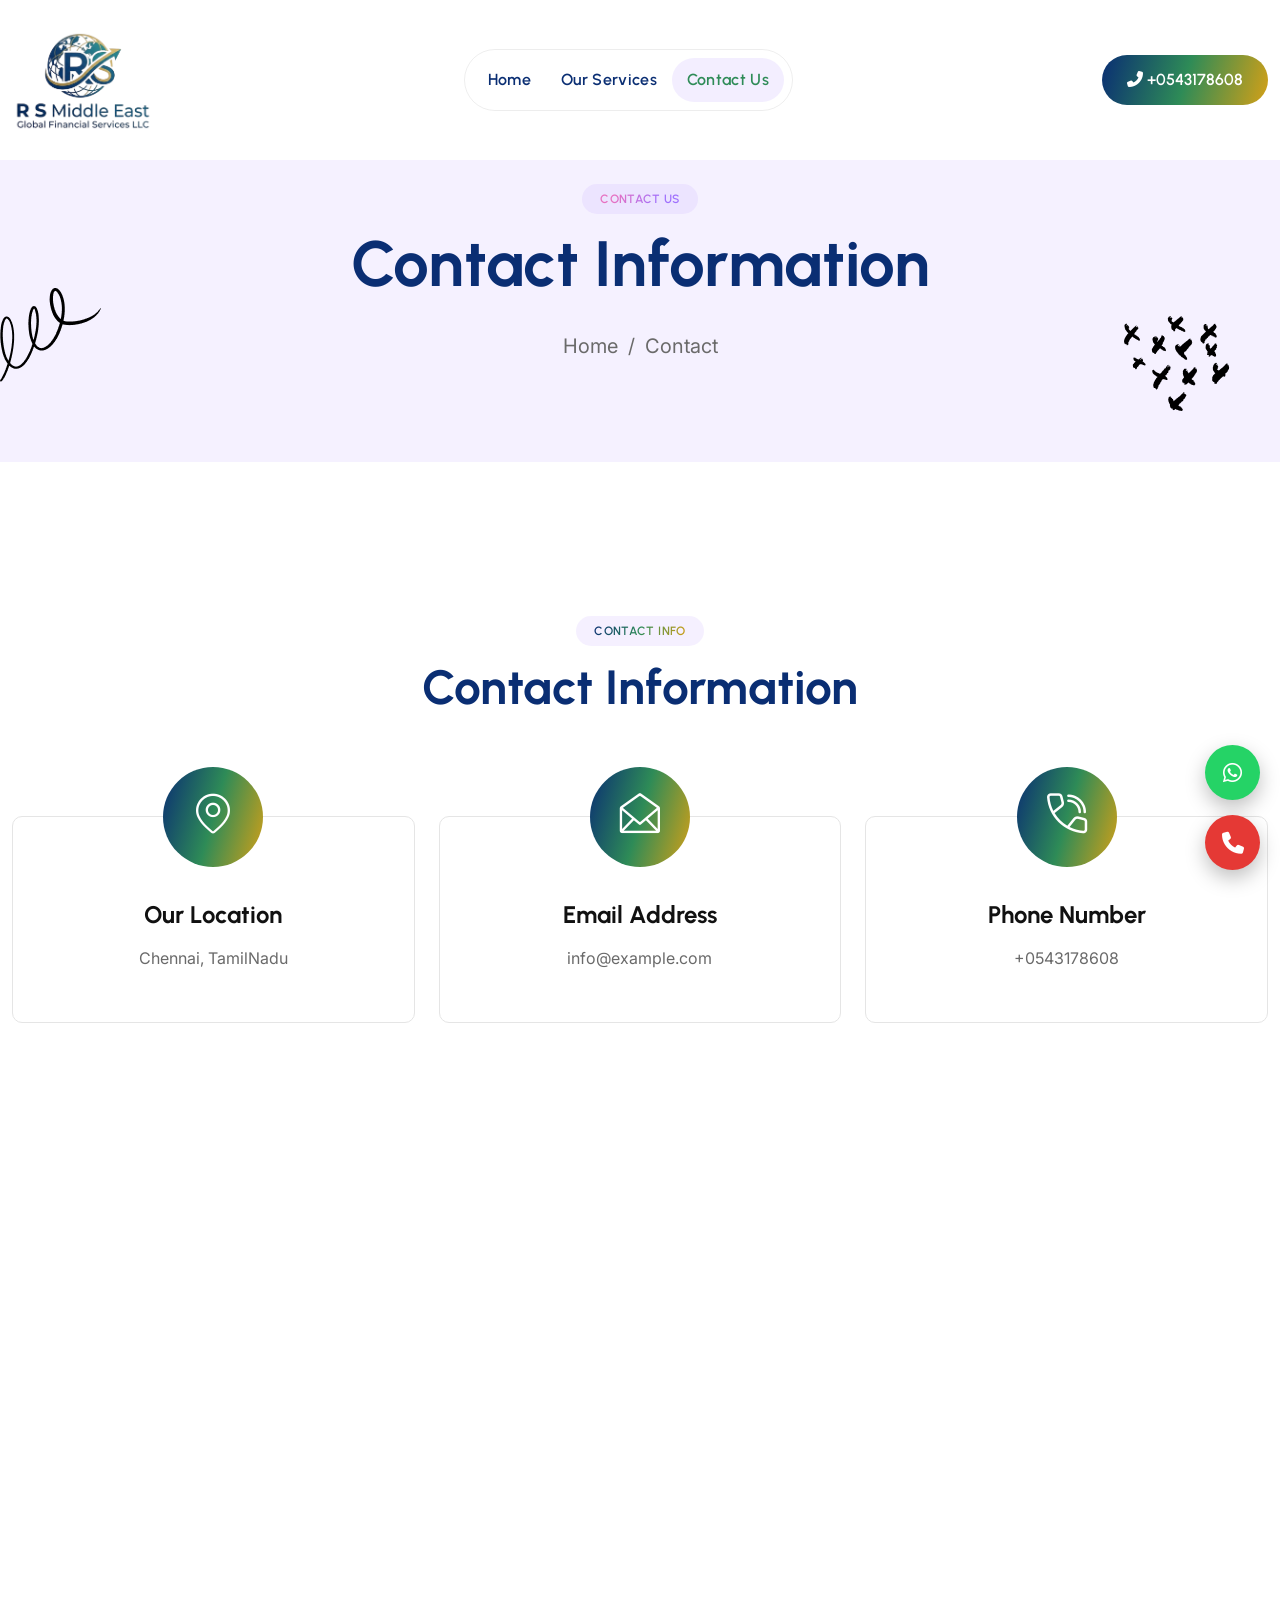
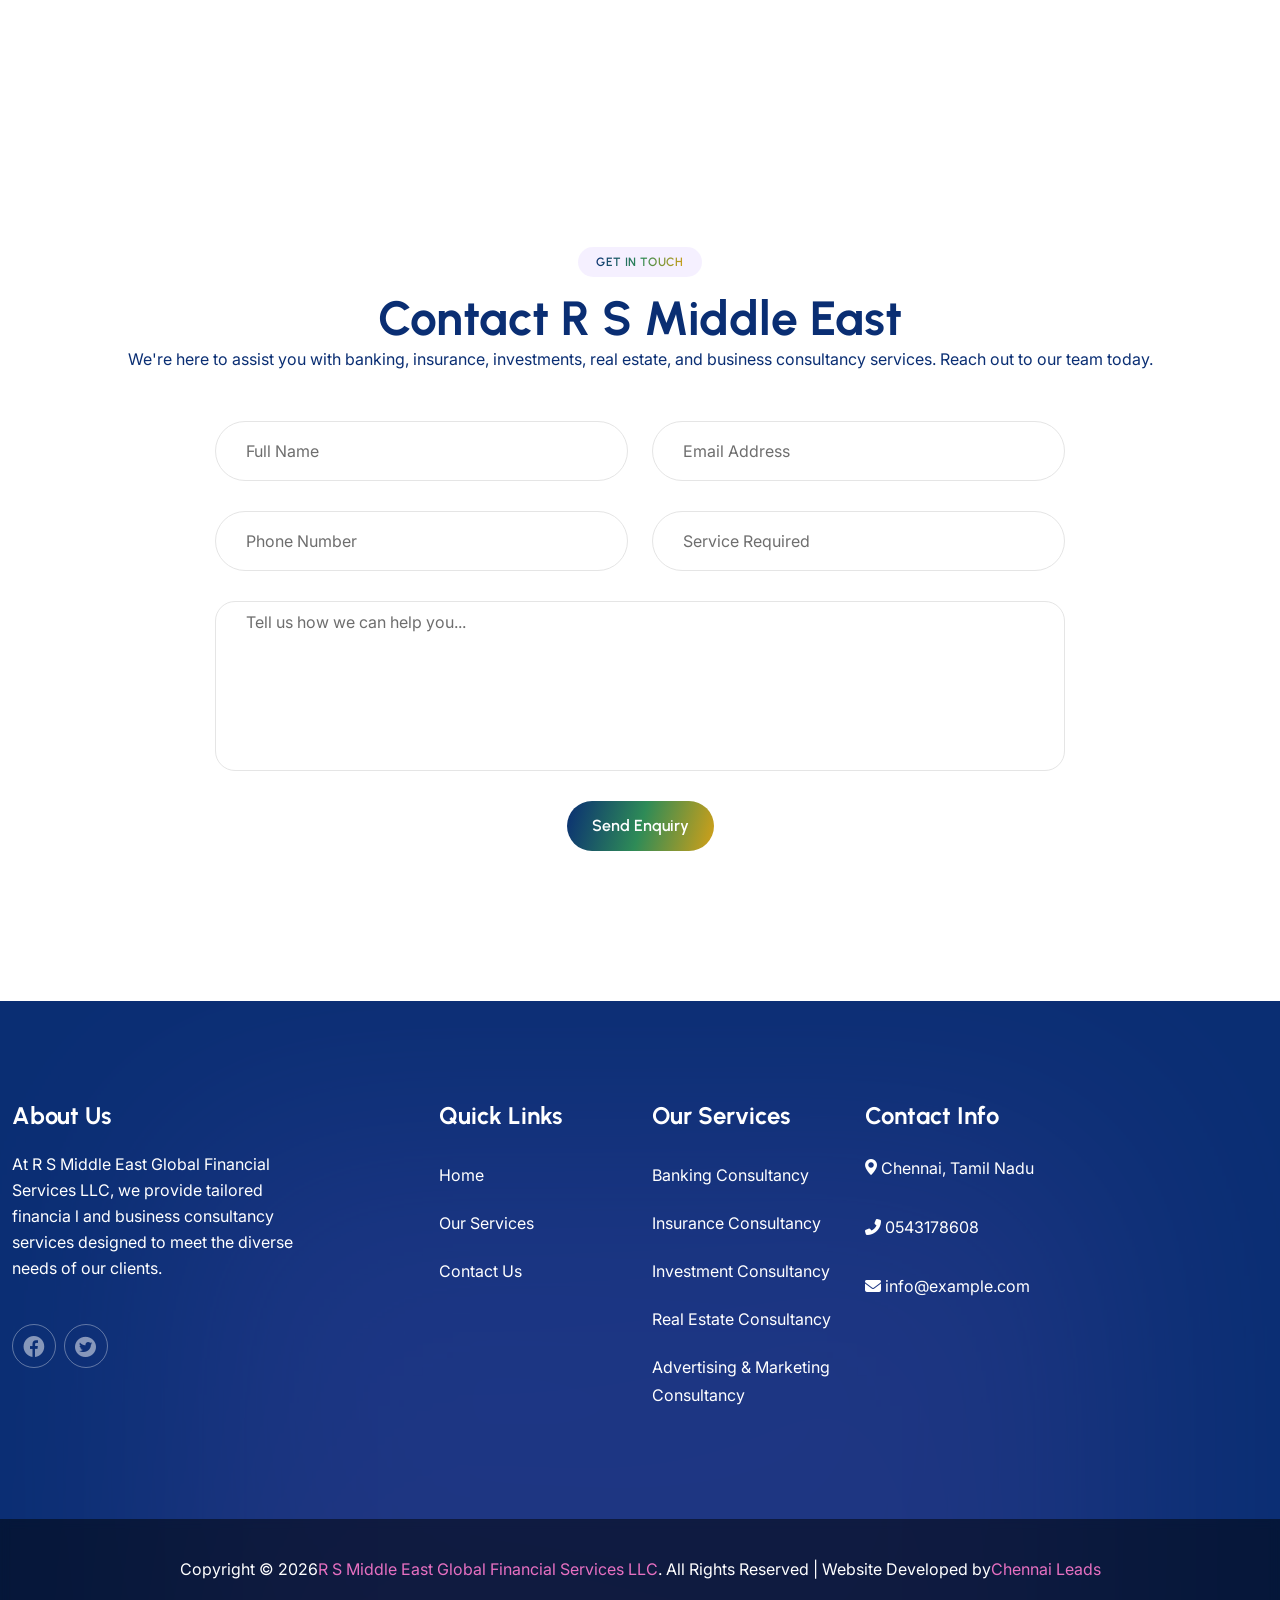
==== commit 42d29143: "Update contact.html" ====
--- a/contact.html
+++ b/contact.html
@@ -17,7 +17,7 @@
     <link href="assets/css/nice-select.css" rel="stylesheet">
     <link href="assets/css/jquery.fancybox.min.css" rel="stylesheet">
     <link href="assets/css/global.css" rel="stylesheet"> 
-    <link href="assets/css/elements-css/header.css" rel="stylesheet">
+    <link href="assets/css/elements-css/header.css?v=2" rel="stylesheet">
     <link href="assets/css/elements-css/footer.css" rel="stylesheet">
     <link href="assets/css/style.css" rel="stylesheet">
     <link href="assets/css/responsive.css" rel="stylesheet">
@@ -129,7 +129,7 @@
             <div class="main_header_inner">
                 <div class="main_header_logo">
                     <figure>
-                        <a href="index.html"><img src="assets/images/logo1.png"
+                        <a href="index.html"><img src="assets/images/logo2.jpeg" style="height: 100px;"
                              alt="Companny Logo"></a>
                     </figure>
                 </div>
@@ -171,7 +171,8 @@
             <div class="main_header_inner">
                 <div class="main_header_logo">
                     <figure>
-                        <a href="index.html"><img src="assets/images/logo1.png" alt="Companny Logo"></a>
+                        <a href="index.html"><img src="assets/images/logo2.jpeg" style="height: 100px;"
+                             alt="Companny Logo"></a>
                     </figure>
                 </div>
                 <div class="main_header_menu menu_area">
@@ -196,7 +197,7 @@
         <div class="close-btn">X</div>        
         <nav class="menu-box">
             <div class="nav-logo"><a href="index.html">
-                <img src="assets/images/logo1.png" alt="" title=""></a></div>
+                <img src="assets/images/logo2.jpeg"  style="height: 100px;" alt="" title=""></a></div>
             <div class="menu-outer"><!--Here Menu Will Come Automatically Via Javascript / Same Menu as in Header--></div>
             <div class="contact-info">
                 <h4>Contact Info</h4>
@@ -362,7 +363,7 @@
                 <div class="col-xl-4 col-lg-4 col-md-6 col-sm-12">
                     <div class="footer_widget about_widget aos-init aos-animate" data-aos="fade-right" data-aos-easing="linear" data-aos-duration="500">
                         <!-- <figure class="footer_logo">
-                            <a href="index.html"><img src="assets/images/logo1.png" alt=""></a>
+                            <a href="index.html"><img src="assets/images/logo2.jpeg" alt=""></a>
                         </figure> -->
                                                 <h4 class="footer_widget_title">About Us</h4>
 
@@ -472,4 +473,4 @@
 <!-- End Page Wrapper -->
 
 <!-- Mirrored from html.tonatheme.com/2024/financer/contact.html by HTTrack Website Copier/3.x [XR&CO'2014], Sat, 06 Jun 2026 12:16:06 GMT -->
-</html>+</html>
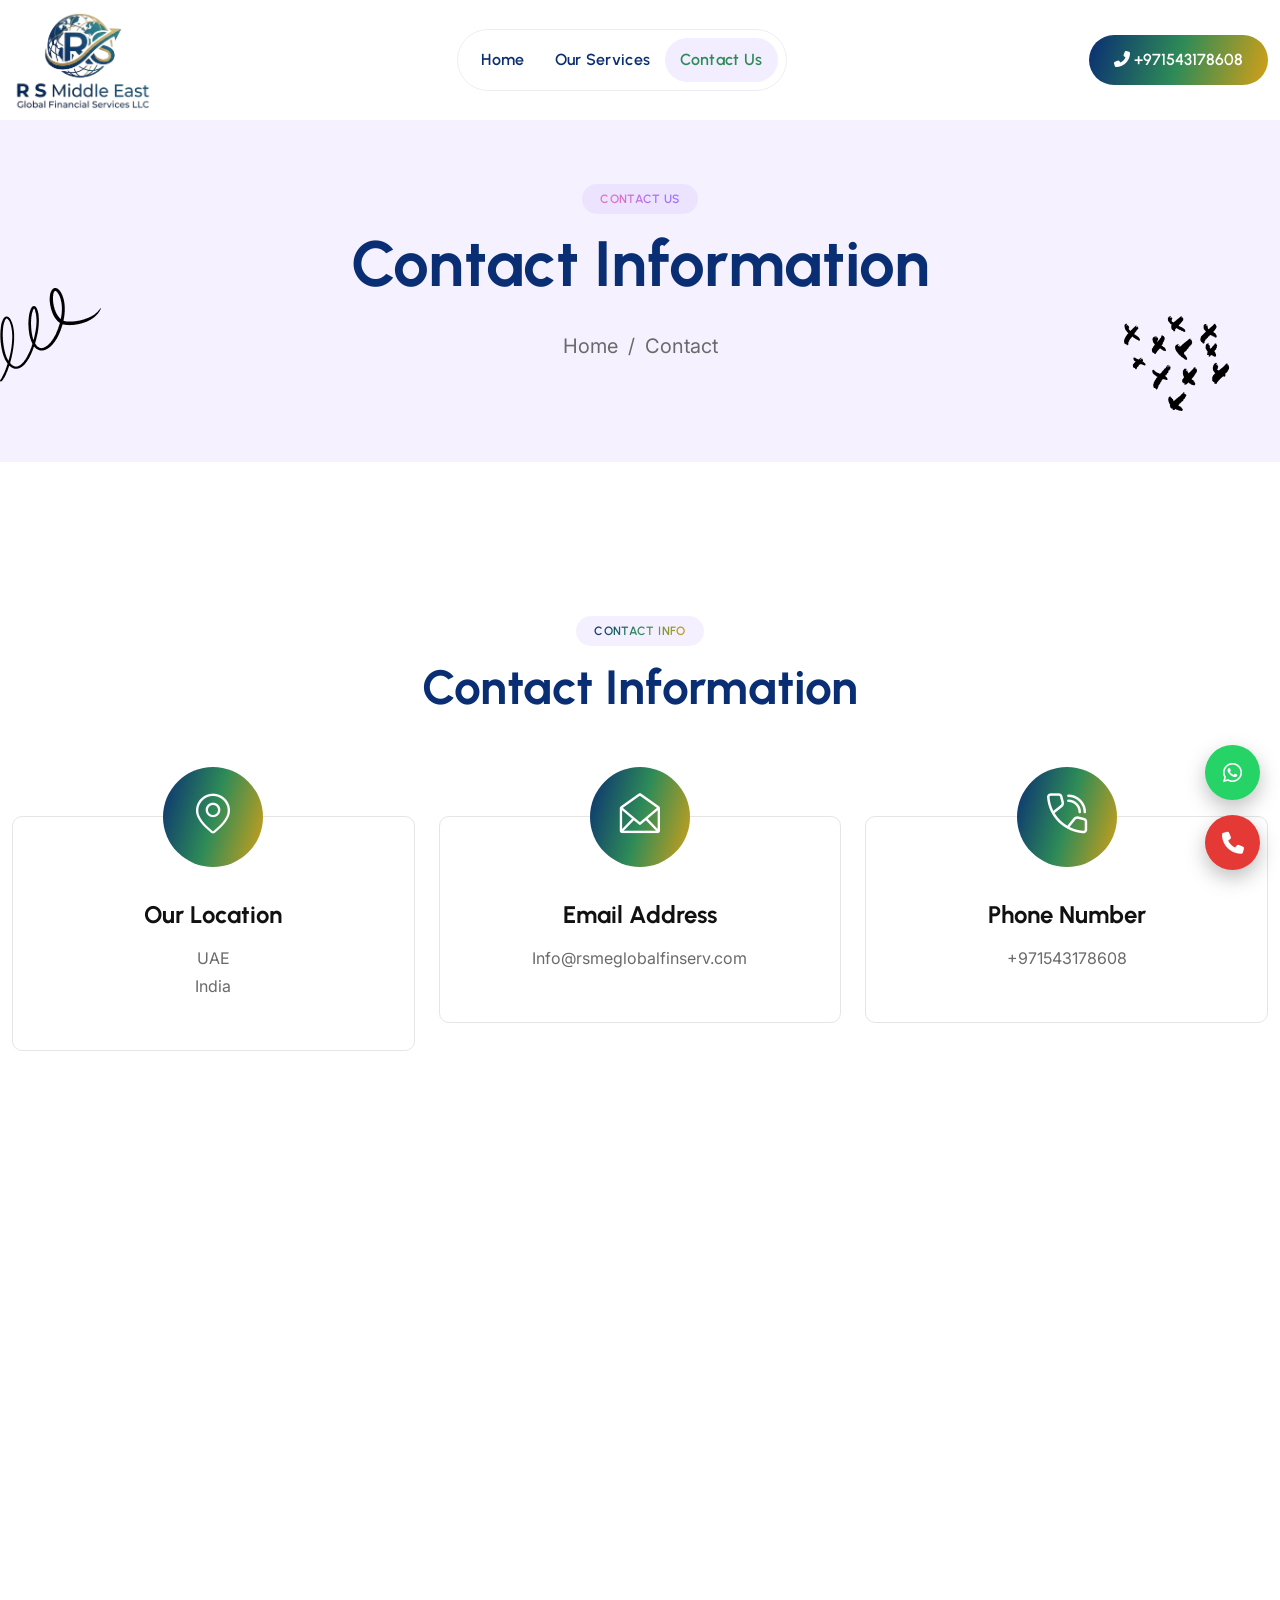
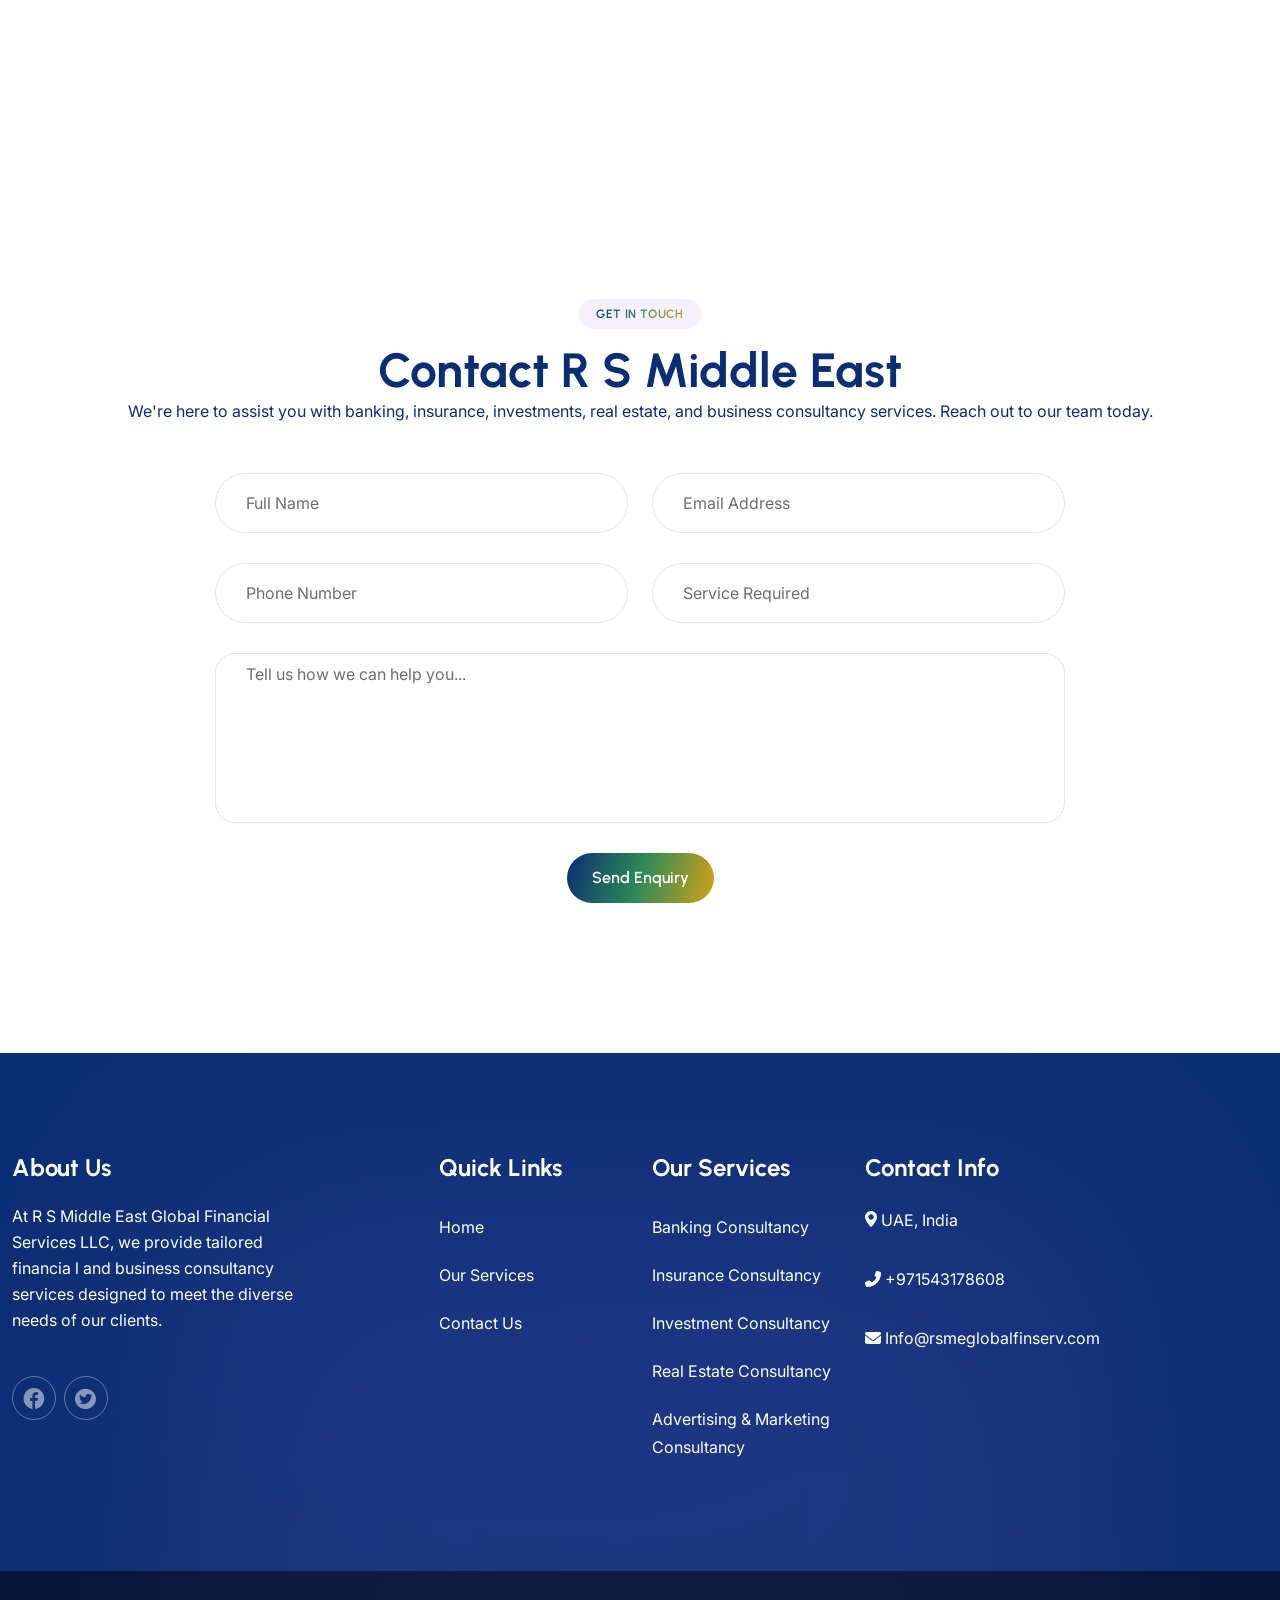
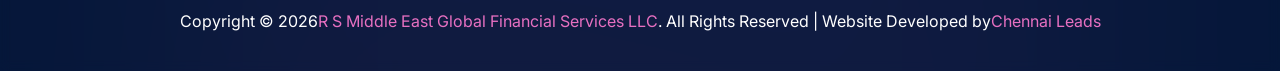
==== commit e064a8c0: "Update contact.html" ====
--- a/contact.html
+++ b/contact.html
@@ -109,12 +109,12 @@
 <div class="floating-contact">
 
   <!-- WhatsApp -->
-  <a href="https://wa.me/919876543210" target="_blank" class="contact-btn whatsapp">
+  <a href="https://wa.me/971543178608" target="_blank" class="contact-btn whatsapp">
     <i class="fab fa-whatsapp"></i>
   </a>
 
   <!-- Call -->
-  <a href="tel:+0543178608" class="contact-btn call">
+  <a href="tel:+971543178608" class="contact-btn call">
     <i class="fas fa-phone"></i>
   </a>
 
@@ -155,8 +155,8 @@
                 </div>
                 <div class="header_right_content">
                   <div class="link-btn">
-    <a href="tel:+0543178608" class="btn_style_one">
-        <i class="fas fa-phone-alt"></i> +0543178608
+    <a href="tel:+971543178608" class="btn_style_one">
+        <i class="fas fa-phone-alt"></i> +971543178608
     </a>
 </div>
                 </div> 
@@ -182,8 +182,8 @@
                 </div>
                 <div class="header_right_content">
 <div class="link-btn">
-    <a href="tel:+0543178608" class="btn_style_one">
-        <i class="fas fa-phone-alt"></i> +0543178608
+    <a href="tel:+971543178608" class="btn_style_one">
+        <i class="fas fa-phone-alt"></i>+971543178608
     </a>
 </div>                </div> 
             </div>            
@@ -202,9 +202,9 @@
             <div class="contact-info">
                 <h4>Contact Info</h4>
                 <ul>
-                    <li>Chennai, Tamil Nadu</li>
-                    <li><a href="tel:+0543178608">+0543178608</a></li>
-                    <li><a href="mailto:info@example.com">info@example.com</a></li>
+                    <li>UAE<br>India</li>
+                    <li><a href="tel:+971543178608">+971543178608</a></li>
+                    <li><a href="mailto:Info@rsmeglobalfinserv.com">Info@rsmeglobalfinserv.com</a></li>
                 </ul>
             </div>
             <ul class="social-links centred">
@@ -253,14 +253,14 @@
                 <div class="contact_block_one mb_30" data-aos="fade-up" data-aos-easing="linear" data-aos-duration="500">
                     <div class="contact_block_icon"><i class="icon-3"></i></div>
                     <div class="contact_block_title"><h4>Our Location</h4></div>
-                    <div class="contact_block_text"><p>Chennai, TamilNadu</p></div>
+                    <div class="contact_block_text"><p>UAE<br>India</p></div>
                 </div>
             </div>
             <div class="col-xl-4 col-lg-4 col-md-6 col-sm-12">
                 <div class="contact_block_one mb_30" data-aos="fade-up" data-aos-easing="linear" data-aos-duration="550">
                     <div class="contact_block_icon"><i class="icon-2"></i></div>
                     <div class="contact_block_title"><h4>Email Address</h4></div>
-                    <div class="contact_block_text"><p><a href="#">info@example.com</a> 
+                    <div class="contact_block_text"><p><a href="mailto:Info@rsmeglobalfinserv.com">Info@rsmeglobalfinserv.com</a> 
                       </p></div>
                 </div>
             </div>
@@ -269,7 +269,7 @@
                     <div class="contact_block_icon"><i class="icon-1"></i></div>
                     <div class="contact_block_title"><h4>Phone Number</h4></div>
                     <div class="contact_block_text"><p>
-                         <a href="#">+0543178608</a></p></div>
+                         <a href="tel:+971543178608">+971543178608</a></p></div>
                 </div>
             </div>
         </div>
@@ -280,16 +280,39 @@
 <!-- Google Map Section -->
 <section class="google_map" data-aos="fade-up" data-aos-easing="linear" data-aos-duration="500">
     <div class="container">
-        <div class="map_outer_box">
-<iframe
-    src="https://www.google.com/maps?q=Chennai,Tamil%20Nadu&output=embed"
-    width="100%"
-    height="600"
-    style="border:0;"
-    allowfullscreen=""
-    loading="lazy"
-    referrerpolicy="no-referrer-when-downgrade">
-</iframe>        </div>
+        <div class="row">
+            
+            <!-- India Map -->
+            <div class="col-lg-6 col-md-6 mb-4">
+                <div class="map_outer_box">
+                    <iframe
+                        src="https://www.google.com/maps?q=India&output=embed"
+                        width="100%"
+                        height="500"
+                        style="border:0;"
+                        allowfullscreen=""
+                        loading="lazy"
+                        referrerpolicy="no-referrer-when-downgrade">
+                    </iframe>
+                </div>
+            </div>
+
+            <!-- UAE Map -->
+            <div class="col-lg-6 col-md-6 mb-4">
+                <div class="map_outer_box">
+                    <iframe
+                        src="https://www.google.com/maps?q=Dubai,UAE&output=embed"
+                        width="100%"
+                        height="500"
+                        style="border:0;"
+                        allowfullscreen=""
+                        loading="lazy"
+                        referrerpolicy="no-referrer-when-downgrade">
+                    </iframe>
+                </div>
+            </div>
+
+        </div>
     </div>
 </section>
 <!-- Google Map Section End -->
@@ -407,9 +430,9 @@
                           <div class="footer-contact">
 
 <div class="footer-contact mt-4">
-    <p><i class="icon-4"></i> Chennai, Tamil Nadu</p>
-    <p><i class="fas fa-phone-alt"></i> <a href="tel:0543178608" style="color: white;">0543178608</a></p>
-    <p><i class="fas fa-envelope"></i> <a href="mailto:info@example.com" style="color: white;">info@example.com</a></p>
+    <p><i class="icon-4"></i> UAE, India</p>
+    <p><i class="fas fa-phone-alt"></i> <a href="tel:+971543178608" style="color: white;">+971543178608</a></p>
+    <p><i class="fas fa-envelope"></i> <a href="mailto:Info@rsmeglobalfinserv.com" style="color: white;">Info@rsmeglobalfinserv.com</a></p>
 </div>
     
 </div>
--- a/assets/css/elements-css/header.css
+++ b/assets/css/elements-css/header.css
@@ -101,7 +101,7 @@
 .main_header_inner{
     position: relative;
     display: flex;
-    padding: 30px 0px;
+    padding: 10px 0px;
     align-items: center;
     justify-content: space-between;
 }
@@ -990,4 +990,4 @@
     .menu_area .mobile-nav-toggler .menu-bar img{
         transform: scale(.5);
     }    
-}+}
